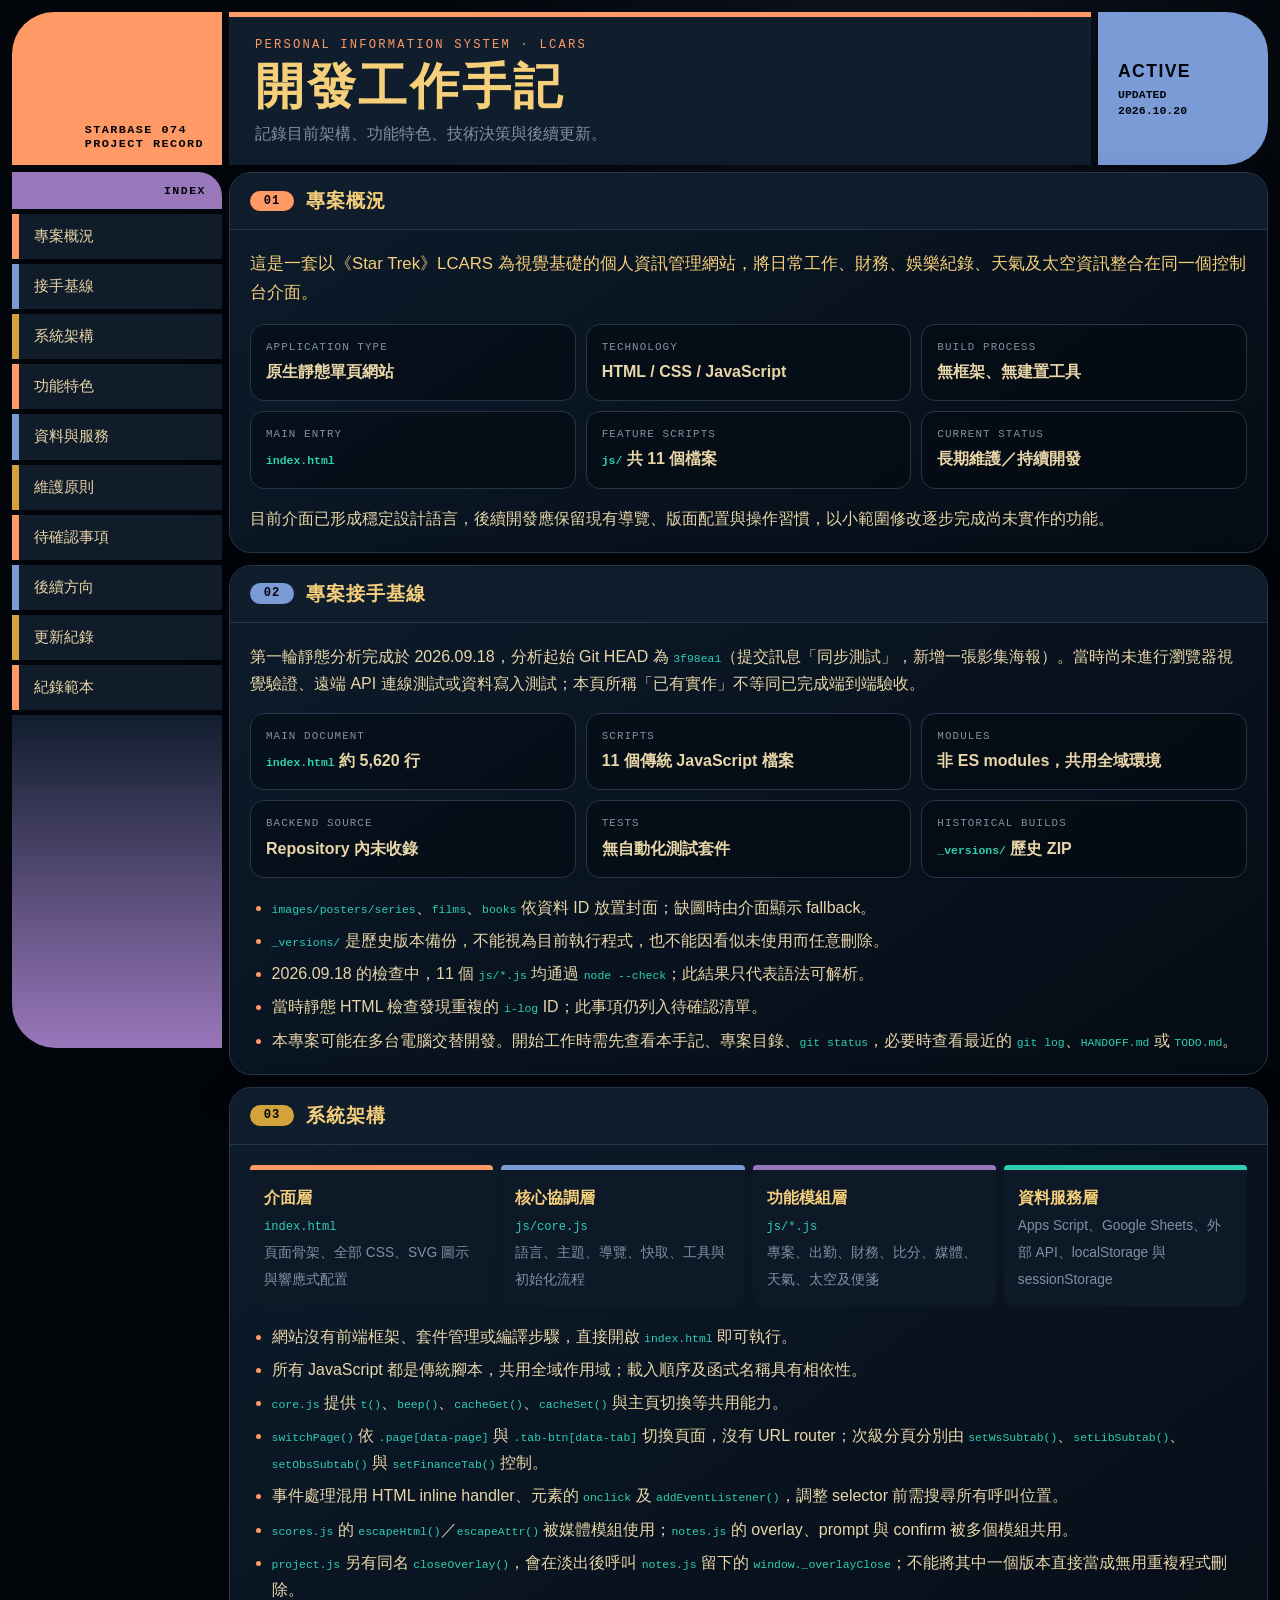
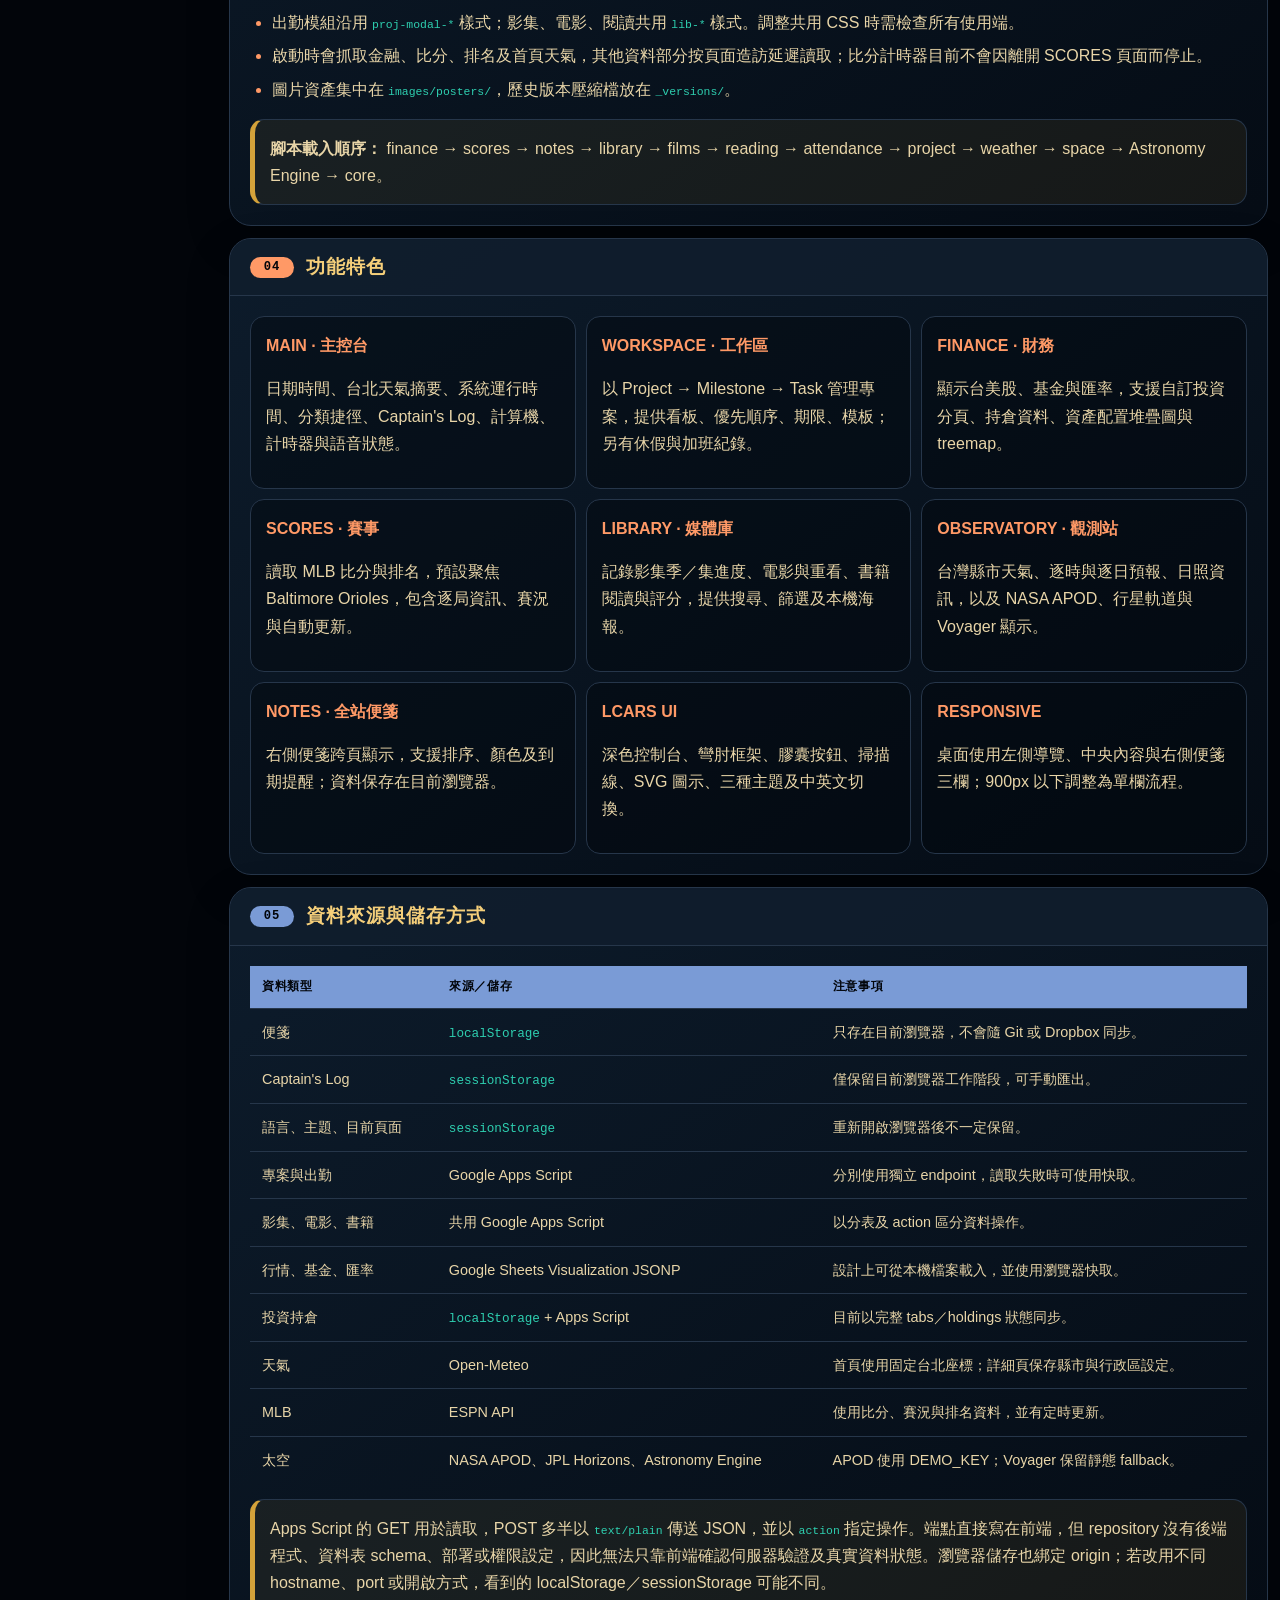
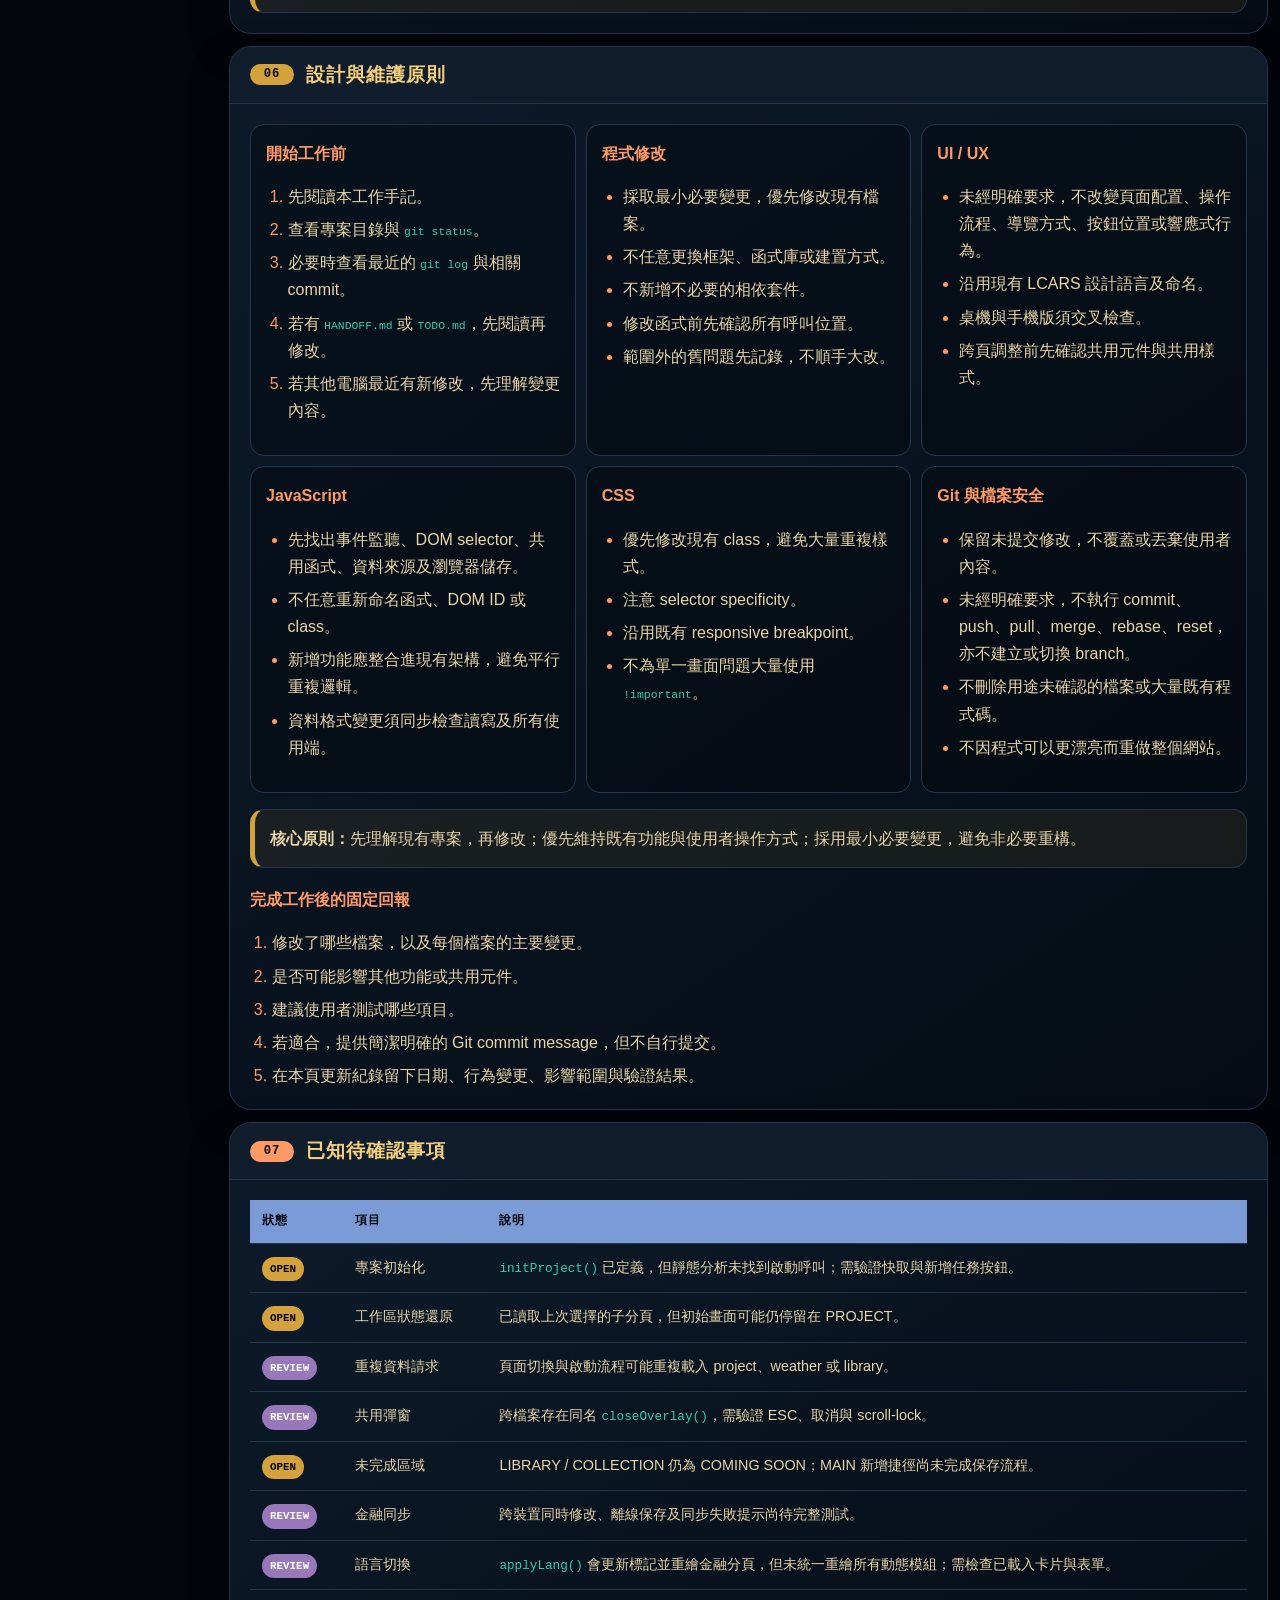
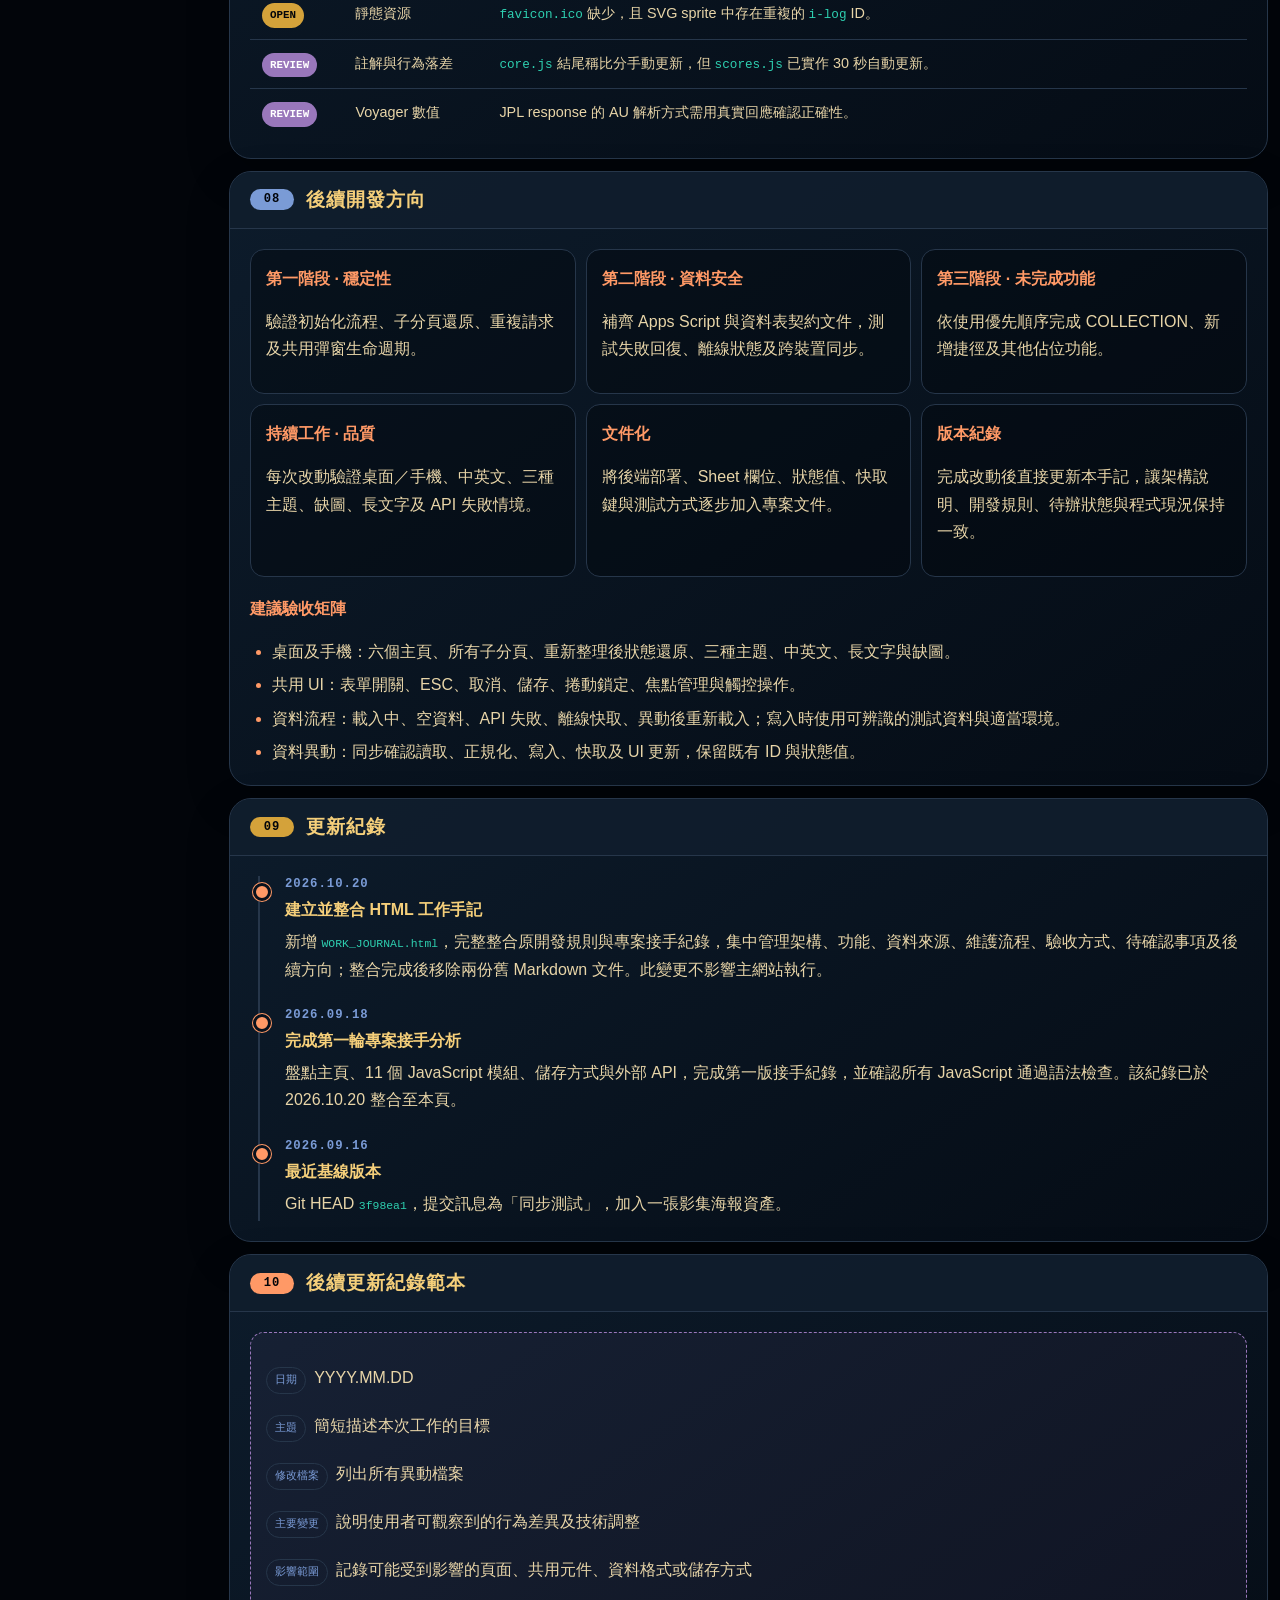
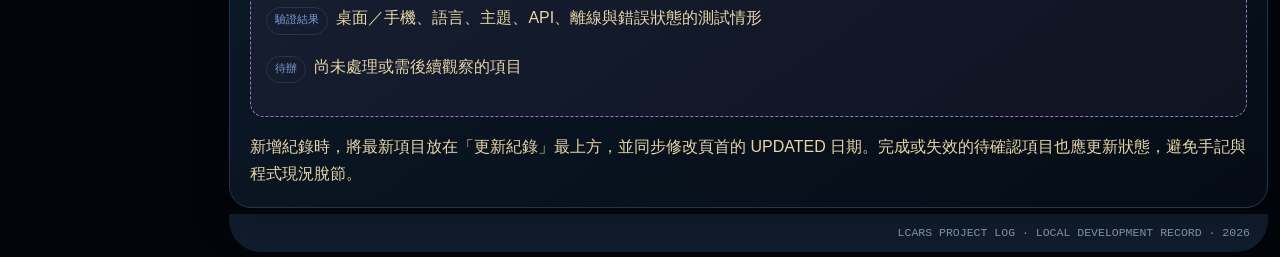
==== WORK_JOURNAL.html @ 6ae550af "1020.1004 工作手記統整" ====
<!DOCTYPE html>
<html lang="zh-Hant">
<head>
  <meta charset="UTF-8">
  <meta name="viewport" content="width=device-width, initial-scale=1.0">
  <meta name="description" content="LCARS 個人資訊管理網站的架構、功能與更新工作手記">
  <title>LCARS PROJECT LOG :: 工作手記</title>
  <style>
    :root {
      --bg: #02050a;
      --panel: #07111d;
      --frame: #101d2d;
      --text: #f5cf7a;
      --cream: #e8d5a8;
      --orange: #ff9966;
      --blue: #7a9bd6;
      --violet: #9977bb;
      --gold: #d4a23a;
      --rust: #cc6666;
      --teal: #2ecfb0;
      --dim: #8190a0;
      --line: #26364a;
      --radius: 22px;
    }

    * { box-sizing: border-box; }

    html {
      scroll-behavior: smooth;
      scroll-padding-top: 20px;
    }

    body {
      margin: 0;
      min-height: 100vh;
      background:
        radial-gradient(circle at 70% 0%, rgba(122, 155, 214, 0.09), transparent 30rem),
        var(--bg);
      color: var(--cream);
      font-family: "Segoe UI", "Microsoft JhengHei", "Noto Sans TC", sans-serif;
      line-height: 1.7;
    }

    body::before {
      content: "";
      position: fixed;
      inset: 0;
      pointer-events: none;
      z-index: 10;
      opacity: 0.35;
      background: repeating-linear-gradient(
        to bottom,
        transparent 0,
        transparent 3px,
        rgba(245, 207, 122, 0.025) 4px
      );
    }

    a { color: inherit; }

    .shell {
      width: min(1420px, 100%);
      margin: 0 auto;
      padding: 12px;
    }

    .masthead {
      display: grid;
      grid-template-columns: 210px minmax(0, 1fr) auto;
      min-height: 104px;
      gap: 7px;
      margin-bottom: 7px;
    }

    .masthead-elbow {
      display: flex;
      align-items: flex-end;
      justify-content: flex-end;
      padding: 14px 18px;
      border-radius: 42px 0 0 0;
      background: var(--orange);
      color: var(--bg);
      font: 800 0.74rem/1.2 Consolas, monospace;
      letter-spacing: 0.12em;
    }

    .masthead-main {
      display: flex;
      align-items: center;
      justify-content: space-between;
      gap: 24px;
      padding: 18px 26px;
      background: var(--frame);
      border-top: 5px solid var(--orange);
    }

    .eyebrow,
    .code,
    .meta,
    .section-number,
    .status,
    .tag,
    th {
      font-family: Consolas, "JetBrains Mono", monospace;
    }

    .eyebrow {
      margin-bottom: 5px;
      color: var(--orange);
      font-size: 0.76rem;
      letter-spacing: 0.18em;
    }

    h1 {
      margin: 0;
      color: var(--text);
      font-size: clamp(1.7rem, 3.8vw, 3.2rem);
      line-height: 1.05;
      letter-spacing: 0.055em;
    }

    .masthead-copy p {
      margin: 8px 0 0;
      color: var(--dim);
    }

    .masthead-cap {
      display: grid;
      align-content: center;
      min-width: 170px;
      padding: 14px 20px;
      border-radius: 0 42px 42px 0;
      background: var(--blue);
      color: var(--bg);
    }

    .masthead-cap strong {
      font-size: 1.1rem;
      letter-spacing: 0.08em;
    }

    .masthead-cap span {
      font: 700 0.72rem/1.4 Consolas, monospace;
    }

    .layout {
      display: grid;
      grid-template-columns: 210px minmax(0, 1fr);
      gap: 7px;
      align-items: start;
    }

    .sidebar {
      position: sticky;
      top: 12px;
      display: flex;
      flex-direction: column;
      gap: 5px;
      min-height: calc(100vh - 24px);
    }

    .side-label {
      padding: 13px 16px;
      border-radius: 0 24px 0 0;
      background: var(--violet);
      color: var(--bg);
      font: 800 0.72rem/1 Consolas, monospace;
      letter-spacing: 0.13em;
      text-align: right;
    }

    .nav-link {
      display: block;
      padding: 10px 15px;
      border-left: 7px solid var(--blue);
      background: #111c2b;
      color: var(--cream);
      text-decoration: none;
      font-size: 0.92rem;
      transition: background 140ms ease, color 140ms ease, transform 140ms ease;
    }

    .nav-link:nth-of-type(3n + 1) { border-color: var(--orange); }
    .nav-link:nth-of-type(3n + 2) { border-color: var(--blue); }
    .nav-link:nth-of-type(3n) { border-color: var(--gold); }

    .nav-link:hover,
    .nav-link:focus-visible {
      background: var(--cream);
      color: var(--bg);
      transform: translateX(3px);
      outline: none;
    }

    .side-footer {
      flex: 1;
      min-height: 70px;
      border-radius: 0 0 0 44px;
      background: linear-gradient(to bottom, var(--frame), var(--violet));
    }

    main {
      display: grid;
      gap: 12px;
      min-width: 0;
    }

    .panel {
      overflow: hidden;
      border: 1px solid var(--line);
      border-radius: var(--radius);
      background: linear-gradient(145deg, rgba(13, 28, 44, 0.98), rgba(5, 12, 21, 0.98));
      box-shadow: 0 16px 45px rgba(0, 0, 0, 0.2);
    }

    .panel-head {
      display: flex;
      align-items: center;
      gap: 12px;
      padding: 12px 20px;
      border-bottom: 1px solid var(--line);
      background: rgba(16, 29, 45, 0.9);
    }

    .section-number {
      min-width: 44px;
      color: var(--bg);
      border-radius: 999px;
      background: var(--orange);
      font-size: 0.76rem;
      font-weight: 800;
      letter-spacing: 0.08em;
      text-align: center;
    }

    .panel:nth-of-type(3n + 2) .section-number { background: var(--blue); }
    .panel:nth-of-type(3n) .section-number { background: var(--gold); }

    h2 {
      margin: 0;
      color: var(--text);
      font-size: 1.18rem;
      letter-spacing: 0.05em;
    }

    h3 {
      margin: 0 0 7px;
      color: var(--orange);
      font-size: 1rem;
    }

    .panel-body { padding: 20px; }
    .panel-body > :first-child { margin-top: 0; }
    .panel-body > :last-child { margin-bottom: 0; }

    .lead {
      color: var(--text);
      font-size: 1.05rem;
    }

    .meta-grid,
    .card-grid {
      display: grid;
      grid-template-columns: repeat(3, minmax(0, 1fr));
      gap: 10px;
    }

    .meta-card,
    .feature-card,
    .note-box {
      padding: 15px;
      border: 1px solid var(--line);
      border-radius: 14px;
      background: rgba(2, 5, 10, 0.42);
    }

    .meta-card span {
      display: block;
      margin-bottom: 4px;
      color: var(--dim);
      font: 0.68rem/1.3 Consolas, monospace;
      letter-spacing: 0.1em;
      text-transform: uppercase;
    }

    .meta-card strong { color: var(--cream); }

    .architecture {
      display: grid;
      grid-template-columns: repeat(4, minmax(0, 1fr));
      gap: 8px;
      margin: 16px 0;
    }

    .arch-node {
      position: relative;
      min-height: 116px;
      padding: 14px;
      border-top: 5px solid var(--orange);
      border-radius: 4px 4px 14px 14px;
      background: #0d1927;
    }

    .arch-node:nth-child(2) { border-color: var(--blue); }
    .arch-node:nth-child(3) { border-color: var(--violet); }
    .arch-node:nth-child(4) { border-color: var(--teal); }
    .arch-node strong { display: block; color: var(--text); }
    .arch-node span { color: var(--dim); font-size: 0.86rem; }

    .table-wrap { overflow-x: auto; }

    table {
      width: 100%;
      border-collapse: collapse;
      font-size: 0.9rem;
    }

    th,
    td {
      padding: 11px 12px;
      border-bottom: 1px solid var(--line);
      text-align: left;
      vertical-align: top;
    }

    th {
      color: var(--bg);
      background: var(--blue);
      font-size: 0.75rem;
      letter-spacing: 0.06em;
      white-space: nowrap;
    }

    tr:last-child td { border-bottom: 0; }
    tbody tr:hover { background: rgba(122, 155, 214, 0.07); }

    code,
    .code {
      color: var(--teal);
      font-size: 0.88em;
    }

    ul,
    ol { padding-left: 1.35rem; }
    li + li { margin-top: 6px; }
    li::marker { color: var(--orange); }

    .tag {
      display: inline-block;
      margin: 2px 4px 2px 0;
      padding: 3px 8px;
      border: 1px solid var(--line);
      border-radius: 999px;
      color: var(--blue);
      font-size: 0.7rem;
    }

    .status {
      display: inline-block;
      padding: 3px 8px;
      border-radius: 999px;
      color: var(--bg);
      background: var(--teal);
      font-size: 0.68rem;
      font-weight: 800;
    }

    .status.open { background: var(--gold); }
    .status.review { background: var(--violet); color: #fff; }

    .timeline {
      position: relative;
      margin-left: 8px;
      padding-left: 25px;
      border-left: 2px solid var(--line);
    }

    .log-entry {
      position: relative;
      margin-bottom: 20px;
      padding: 0 0 4px;
    }

    .log-entry:last-child { margin-bottom: 0; }

    .log-entry::before {
      content: "";
      position: absolute;
      left: -32px;
      top: 7px;
      width: 12px;
      height: 12px;
      border: 3px solid var(--panel);
      border-radius: 50%;
      background: var(--orange);
      box-shadow: 0 0 0 1px var(--orange);
    }

    .log-date {
      color: var(--blue);
      font: 700 0.77rem/1.4 Consolas, monospace;
      letter-spacing: 0.08em;
    }

    .log-title {
      margin: 3px 0 5px;
      color: var(--text);
      font-size: 1rem;
    }

    .log-entry p { margin: 0; color: var(--cream); }

    .warning {
      border-left: 5px solid var(--gold);
      background: rgba(212, 162, 58, 0.08);
    }

    .template {
      border: 1px dashed var(--violet);
      background: rgba(153, 119, 187, 0.07);
    }

    footer {
      margin: 6px 0 0 217px;
      padding: 10px 18px;
      border-radius: 0 0 32px 32px;
      background: var(--frame);
      color: var(--dim);
      font: 0.72rem/1.6 Consolas, monospace;
      text-align: right;
    }

    @media (max-width: 900px) {
      .masthead { grid-template-columns: 1fr; }
      .masthead-elbow { display: none; }
      .masthead-main { border-radius: 28px 28px 0 0; }
      .masthead-cap { border-radius: 0 0 28px 28px; }
      .layout { grid-template-columns: 1fr; }
      .sidebar {
        position: static;
        min-height: 0;
        display: grid;
        grid-template-columns: repeat(3, minmax(0, 1fr));
      }
      .side-label { grid-column: 1 / -1; border-radius: 20px 20px 0 0; }
      .side-footer { display: none; }
      .nav-link { border-left-width: 5px; }
      .architecture { grid-template-columns: repeat(2, minmax(0, 1fr)); }
      footer { margin-left: 0; }
    }

    @media (max-width: 640px) {
      .shell { padding: 7px; }
      .masthead-main { align-items: flex-start; padding: 17px; }
      .masthead-copy p { font-size: 0.86rem; }
      .sidebar { grid-template-columns: repeat(2, minmax(0, 1fr)); }
      .meta-grid,
      .card-grid,
      .architecture { grid-template-columns: 1fr; }
      .panel-body { padding: 16px; }
      .panel-head { padding: 11px 15px; }
    }

    @media print {
      :root {
        --bg: #fff;
        --panel: #fff;
        --frame: #e9edf2;
        --text: #222;
        --cream: #333;
        --dim: #555;
        --line: #bbb;
      }
      body { background: #fff; color: #222; font-size: 10pt; }
      body::before,
      .sidebar { display: none; }
      .shell { width: 100%; padding: 0; }
      .layout { display: block; }
      .masthead { grid-template-columns: 120px 1fr 150px; }
      .panel { break-inside: avoid; box-shadow: none; }
      .meta-card,
      .feature-card,
      .note-box,
      .arch-node { background: #fff; }
      footer { margin-left: 0; }
    }
  </style>
</head>
<body>
  <div class="shell">
    <header class="masthead">
      <div class="masthead-elbow">STARBASE 074<br>PROJECT RECORD</div>
      <div class="masthead-main">
        <div class="masthead-copy">
          <div class="eyebrow">PERSONAL INFORMATION SYSTEM · LCARS</div>
          <h1>開發工作手記</h1>
          <p>記錄目前架構、功能特色、技術決策與後續更新。</p>
        </div>
      </div>
      <div class="masthead-cap">
        <strong>ACTIVE</strong>
        <span>UPDATED<br>2026.10.20</span>
      </div>
    </header>

    <div class="layout">
      <nav class="sidebar" aria-label="工作手記目錄">
        <div class="side-label">INDEX</div>
        <a class="nav-link" href="#overview">專案概況</a>
        <a class="nav-link" href="#baseline">接手基線</a>
        <a class="nav-link" href="#architecture">系統架構</a>
        <a class="nav-link" href="#features">功能特色</a>
        <a class="nav-link" href="#data">資料與服務</a>
        <a class="nav-link" href="#principles">維護原則</a>
        <a class="nav-link" href="#attention">待確認事項</a>
        <a class="nav-link" href="#roadmap">後續方向</a>
        <a class="nav-link" href="#changelog">更新紀錄</a>
        <a class="nav-link" href="#template">紀錄範本</a>
        <div class="side-footer"></div>
      </nav>

      <main>
        <section class="panel" id="overview">
          <div class="panel-head">
            <span class="section-number">01</span>
            <h2>專案概況</h2>
          </div>
          <div class="panel-body">
            <p class="lead">這是一套以《Star Trek》LCARS 為視覺基礎的個人資訊管理網站，將日常工作、財務、娛樂紀錄、天氣及太空資訊整合在同一個控制台介面。</p>
            <div class="meta-grid">
              <div class="meta-card"><span>Application Type</span><strong>原生靜態單頁網站</strong></div>
              <div class="meta-card"><span>Technology</span><strong>HTML / CSS / JavaScript</strong></div>
              <div class="meta-card"><span>Build Process</span><strong>無框架、無建置工具</strong></div>
              <div class="meta-card"><span>Main Entry</span><strong><code>index.html</code></strong></div>
              <div class="meta-card"><span>Feature Scripts</span><strong><code>js/</code> 共 11 個檔案</strong></div>
              <div class="meta-card"><span>Current Status</span><strong>長期維護／持續開發</strong></div>
            </div>
            <p>目前介面已形成穩定設計語言，後續開發應保留現有導覽、版面配置與操作習慣，以小範圍修改逐步完成尚未實作的功能。</p>
          </div>
        </section>

        <section class="panel" id="baseline">
          <div class="panel-head">
            <span class="section-number">02</span>
            <h2>專案接手基線</h2>
          </div>
          <div class="panel-body">
            <p>第一輪靜態分析完成於 2026.09.18，分析起始 Git HEAD 為 <code>3f98ea1</code>（提交訊息「同步測試」，新增一張影集海報）。當時尚未進行瀏覽器視覺驗證、遠端 API 連線測試或資料寫入測試；本頁所稱「已有實作」不等同已完成端到端驗收。</p>
            <div class="meta-grid">
              <div class="meta-card"><span>Main Document</span><strong><code>index.html</code> 約 5,620 行</strong></div>
              <div class="meta-card"><span>Scripts</span><strong>11 個傳統 JavaScript 檔案</strong></div>
              <div class="meta-card"><span>Modules</span><strong>非 ES modules，共用全域環境</strong></div>
              <div class="meta-card"><span>Backend Source</span><strong>Repository 內未收錄</strong></div>
              <div class="meta-card"><span>Tests</span><strong>無自動化測試套件</strong></div>
              <div class="meta-card"><span>Historical Builds</span><strong><code>_versions/</code> 歷史 ZIP</strong></div>
            </div>
            <ul>
              <li><code>images/posters/series</code>、<code>films</code>、<code>books</code> 依資料 ID 放置封面；缺圖時由介面顯示 fallback。</li>
              <li><code>_versions/</code> 是歷史版本備份，不能視為目前執行程式，也不能因看似未使用而任意刪除。</li>
              <li>2026.09.18 的檢查中，11 個 <code>js/*.js</code> 均通過 <code>node --check</code>；此結果只代表語法可解析。</li>
              <li>當時靜態 HTML 檢查發現重複的 <code>i-log</code> ID；此事項仍列入待確認清單。</li>
              <li>本專案可能在多台電腦交替開發。開始工作時需先查看本手記、專案目錄、<code>git status</code>，必要時查看最近的 <code>git log</code>、<code>HANDOFF.md</code> 或 <code>TODO.md</code>。</li>
            </ul>
          </div>
        </section>

        <section class="panel" id="architecture">
          <div class="panel-head">
            <span class="section-number">03</span>
            <h2>系統架構</h2>
          </div>
          <div class="panel-body">
            <div class="architecture" aria-label="系統架構圖">
              <div class="arch-node"><strong>介面層</strong><span><code>index.html</code><br>頁面骨架、全部 CSS、SVG 圖示與響應式配置</span></div>
              <div class="arch-node"><strong>核心協調層</strong><span><code>js/core.js</code><br>語言、主題、導覽、快取、工具與初始化流程</span></div>
              <div class="arch-node"><strong>功能模組層</strong><span><code>js/*.js</code><br>專案、出勤、財務、比分、媒體、天氣、太空及便箋</span></div>
              <div class="arch-node"><strong>資料服務層</strong><span>Apps Script、Google Sheets、外部 API、localStorage 與 sessionStorage</span></div>
            </div>
            <ul>
              <li>網站沒有前端框架、套件管理或編譯步驟，直接開啟 <code>index.html</code> 即可執行。</li>
              <li>所有 JavaScript 都是傳統腳本，共用全域作用域；載入順序及函式名稱具有相依性。</li>
              <li><code>core.js</code> 提供 <code>t()</code>、<code>beep()</code>、<code>cacheGet()</code>、<code>cacheSet()</code> 與主頁切換等共用能力。</li>
              <li><code>switchPage()</code> 依 <code>.page[data-page]</code> 與 <code>.tab-btn[data-tab]</code> 切換頁面，沒有 URL router；次級分頁分別由 <code>setWsSubtab()</code>、<code>setLibSubtab()</code>、<code>setObsSubtab()</code> 與 <code>setFinanceTab()</code> 控制。</li>
              <li>事件處理混用 HTML inline handler、元素的 <code>onclick</code> 及 <code>addEventListener()</code>，調整 selector 前需搜尋所有呼叫位置。</li>
              <li><code>scores.js</code> 的 <code>escapeHtml()</code>／<code>escapeAttr()</code> 被媒體模組使用；<code>notes.js</code> 的 overlay、prompt 與 confirm 被多個模組共用。</li>
              <li><code>project.js</code> 另有同名 <code>closeOverlay()</code>，會在淡出後呼叫 <code>notes.js</code> 留下的 <code>window._overlayClose</code>；不能將其中一個版本直接當成無用重複程式刪除。</li>
              <li>出勤模組沿用 <code>proj-modal-*</code> 樣式；影集、電影、閱讀共用 <code>lib-*</code> 樣式。調整共用 CSS 時需檢查所有使用端。</li>
              <li>啟動時會抓取金融、比分、排名及首頁天氣，其他資料部分按頁面造訪延遲讀取；比分計時器目前不會因離開 SCORES 頁面而停止。</li>
              <li>圖片資產集中在 <code>images/posters/</code>，歷史版本壓縮檔放在 <code>_versions/</code>。</li>
            </ul>
            <div class="note-box warning"><strong>腳本載入順序：</strong> finance → scores → notes → library → films → reading → attendance → project → weather → space → Astronomy Engine → core。</div>
          </div>
        </section>

        <section class="panel" id="features">
          <div class="panel-head">
            <span class="section-number">04</span>
            <h2>功能特色</h2>
          </div>
          <div class="panel-body">
            <div class="card-grid">
              <article class="feature-card"><h3>MAIN · 主控台</h3><p>日期時間、台北天氣摘要、系統運行時間、分類捷徑、Captain's Log、計算機、計時器與語音狀態。</p></article>
              <article class="feature-card"><h3>WORKSPACE · 工作區</h3><p>以 Project → Milestone → Task 管理專案，提供看板、優先順序、期限、模板；另有休假與加班紀錄。</p></article>
              <article class="feature-card"><h3>FINANCE · 財務</h3><p>顯示台美股、基金與匯率，支援自訂投資分頁、持倉資料、資產配置堆疊圖與 treemap。</p></article>
              <article class="feature-card"><h3>SCORES · 賽事</h3><p>讀取 MLB 比分與排名，預設聚焦 Baltimore Orioles，包含逐局資訊、賽況與自動更新。</p></article>
              <article class="feature-card"><h3>LIBRARY · 媒體庫</h3><p>記錄影集季／集進度、電影與重看、書籍閱讀與評分，提供搜尋、篩選及本機海報。</p></article>
              <article class="feature-card"><h3>OBSERVATORY · 觀測站</h3><p>台灣縣市天氣、逐時與逐日預報、日照資訊，以及 NASA APOD、行星軌道與 Voyager 顯示。</p></article>
              <article class="feature-card"><h3>NOTES · 全站便箋</h3><p>右側便箋跨頁顯示，支援排序、顏色及到期提醒；資料保存在目前瀏覽器。</p></article>
              <article class="feature-card"><h3>LCARS UI</h3><p>深色控制台、彎肘框架、膠囊按鈕、掃描線、SVG 圖示、三種主題及中英文切換。</p></article>
              <article class="feature-card"><h3>RESPONSIVE</h3><p>桌面使用左側導覽、中央內容與右側便箋三欄；900px 以下調整為單欄流程。</p></article>
            </div>
          </div>
        </section>

        <section class="panel" id="data">
          <div class="panel-head">
            <span class="section-number">05</span>
            <h2>資料來源與儲存方式</h2>
          </div>
          <div class="panel-body table-wrap">
            <table>
              <thead><tr><th>資料類型</th><th>來源／儲存</th><th>注意事項</th></tr></thead>
              <tbody>
                <tr><td>便箋</td><td><code>localStorage</code></td><td>只存在目前瀏覽器，不會隨 Git 或 Dropbox 同步。</td></tr>
                <tr><td>Captain's Log</td><td><code>sessionStorage</code></td><td>僅保留目前瀏覽器工作階段，可手動匯出。</td></tr>
                <tr><td>語言、主題、目前頁面</td><td><code>sessionStorage</code></td><td>重新開啟瀏覽器後不一定保留。</td></tr>
                <tr><td>專案與出勤</td><td>Google Apps Script</td><td>分別使用獨立 endpoint，讀取失敗時可使用快取。</td></tr>
                <tr><td>影集、電影、書籍</td><td>共用 Google Apps Script</td><td>以分表及 action 區分資料操作。</td></tr>
                <tr><td>行情、基金、匯率</td><td>Google Sheets Visualization JSONP</td><td>設計上可從本機檔案載入，並使用瀏覽器快取。</td></tr>
                <tr><td>投資持倉</td><td><code>localStorage</code> + Apps Script</td><td>目前以完整 tabs／holdings 狀態同步。</td></tr>
                <tr><td>天氣</td><td>Open-Meteo</td><td>首頁使用固定台北座標；詳細頁保存縣市與行政區設定。</td></tr>
                <tr><td>MLB</td><td>ESPN API</td><td>使用比分、賽況與排名資料，並有定時更新。</td></tr>
                <tr><td>太空</td><td>NASA APOD、JPL Horizons、Astronomy Engine</td><td>APOD 使用 DEMO_KEY；Voyager 保留靜態 fallback。</td></tr>
              </tbody>
            </table>
            <div class="note-box warning" style="margin-top:16px">
              Apps Script 的 GET 用於讀取，POST 多半以 <code>text/plain</code> 傳送 JSON，並以 <code>action</code> 指定操作。端點直接寫在前端，但 repository 沒有後端程式、資料表 schema、部署或權限設定，因此無法只靠前端確認伺服器驗證及真實資料狀態。瀏覽器儲存也綁定 origin；若改用不同 hostname、port 或開啟方式，看到的 localStorage／sessionStorage 可能不同。
            </div>
          </div>
        </section>

        <section class="panel" id="principles">
          <div class="panel-head">
            <span class="section-number">06</span>
            <h2>設計與維護原則</h2>
          </div>
          <div class="panel-body">
            <div class="card-grid">
              <article class="feature-card">
                <h3>開始工作前</h3>
                <ol>
                  <li>先閱讀本工作手記。</li>
                  <li>查看專案目錄與 <code>git status</code>。</li>
                  <li>必要時查看最近的 <code>git log</code> 與相關 commit。</li>
                  <li>若有 <code>HANDOFF.md</code> 或 <code>TODO.md</code>，先閱讀再修改。</li>
                  <li>若其他電腦最近有新修改，先理解變更內容。</li>
                </ol>
              </article>
              <article class="feature-card">
                <h3>程式修改</h3>
                <ul>
                  <li>採取最小必要變更，優先修改現有檔案。</li>
                  <li>不任意更換框架、函式庫或建置方式。</li>
                  <li>不新增不必要的相依套件。</li>
                  <li>修改函式前先確認所有呼叫位置。</li>
                  <li>範圍外的舊問題先記錄，不順手大改。</li>
                </ul>
              </article>
              <article class="feature-card">
                <h3>UI / UX</h3>
                <ul>
                  <li>未經明確要求，不改變頁面配置、操作流程、導覽方式、按鈕位置或響應式行為。</li>
                  <li>沿用現有 LCARS 設計語言及命名。</li>
                  <li>桌機與手機版須交叉檢查。</li>
                  <li>跨頁調整前先確認共用元件與共用樣式。</li>
                </ul>
              </article>
              <article class="feature-card">
                <h3>JavaScript</h3>
                <ul>
                  <li>先找出事件監聽、DOM selector、共用函式、資料來源及瀏覽器儲存。</li>
                  <li>不任意重新命名函式、DOM ID 或 class。</li>
                  <li>新增功能應整合進現有架構，避免平行重複邏輯。</li>
                  <li>資料格式變更須同步檢查讀寫及所有使用端。</li>
                </ul>
              </article>
              <article class="feature-card">
                <h3>CSS</h3>
                <ul>
                  <li>優先修改現有 class，避免大量重複樣式。</li>
                  <li>注意 selector specificity。</li>
                  <li>沿用既有 responsive breakpoint。</li>
                  <li>不為單一畫面問題大量使用 <code>!important</code>。</li>
                </ul>
              </article>
              <article class="feature-card">
                <h3>Git 與檔案安全</h3>
                <ul>
                  <li>保留未提交修改，不覆蓋或丟棄使用者內容。</li>
                  <li>未經明確要求，不執行 commit、push、pull、merge、rebase、reset，亦不建立或切換 branch。</li>
                  <li>不刪除用途未確認的檔案或大量既有程式碼。</li>
                  <li>不因程式可以更漂亮而重做整個網站。</li>
                </ul>
              </article>
            </div>
            <div class="note-box warning" style="margin-top:16px"><strong>核心原則：</strong>先理解現有專案，再修改；優先維持既有功能與使用者操作方式；採用最小必要變更，避免非必要重構。</div>
            <h3 style="margin-top:18px">完成工作後的固定回報</h3>
            <ol>
              <li>修改了哪些檔案，以及每個檔案的主要變更。</li>
              <li>是否可能影響其他功能或共用元件。</li>
              <li>建議使用者測試哪些項目。</li>
              <li>若適合，提供簡潔明確的 Git commit message，但不自行提交。</li>
              <li>在本頁更新紀錄留下日期、行為變更、影響範圍與驗證結果。</li>
            </ol>
          </div>
        </section>

        <section class="panel" id="attention">
          <div class="panel-head">
            <span class="section-number">07</span>
            <h2>已知待確認事項</h2>
          </div>
          <div class="panel-body table-wrap">
            <table>
              <thead><tr><th>狀態</th><th>項目</th><th>說明</th></tr></thead>
              <tbody>
                <tr><td><span class="status open">OPEN</span></td><td>專案初始化</td><td><code>initProject()</code> 已定義，但靜態分析未找到啟動呼叫；需驗證快取與新增任務按鈕。</td></tr>
                <tr><td><span class="status open">OPEN</span></td><td>工作區狀態還原</td><td>已讀取上次選擇的子分頁，但初始畫面可能仍停留在 PROJECT。</td></tr>
                <tr><td><span class="status review">REVIEW</span></td><td>重複資料請求</td><td>頁面切換與啟動流程可能重複載入 project、weather 或 library。</td></tr>
                <tr><td><span class="status review">REVIEW</span></td><td>共用彈窗</td><td>跨檔案存在同名 <code>closeOverlay()</code>，需驗證 ESC、取消與 scroll-lock。</td></tr>
                <tr><td><span class="status open">OPEN</span></td><td>未完成區域</td><td>LIBRARY / COLLECTION 仍為 COMING SOON；MAIN 新增捷徑尚未完成保存流程。</td></tr>
                <tr><td><span class="status review">REVIEW</span></td><td>金融同步</td><td>跨裝置同時修改、離線保存及同步失敗提示尚待完整測試。</td></tr>
                <tr><td><span class="status review">REVIEW</span></td><td>語言切換</td><td><code>applyLang()</code> 會更新標記並重繪金融分頁，但未統一重繪所有動態模組；需檢查已載入卡片與表單。</td></tr>
                <tr><td><span class="status open">OPEN</span></td><td>靜態資源</td><td><code>favicon.ico</code> 缺少，且 SVG sprite 中存在重複的 <code>i-log</code> ID。</td></tr>
                <tr><td><span class="status review">REVIEW</span></td><td>註解與行為落差</td><td><code>core.js</code> 結尾稱比分手動更新，但 <code>scores.js</code> 已實作 30 秒自動更新。</td></tr>
                <tr><td><span class="status review">REVIEW</span></td><td>Voyager 數值</td><td>JPL response 的 AU 解析方式需用真實回應確認正確性。</td></tr>
              </tbody>
            </table>
          </div>
        </section>

        <section class="panel" id="roadmap">
          <div class="panel-head">
            <span class="section-number">08</span>
            <h2>後續開發方向</h2>
          </div>
          <div class="panel-body">
            <div class="card-grid">
              <div class="feature-card"><h3>第一階段 · 穩定性</h3><p>驗證初始化流程、子分頁還原、重複請求及共用彈窗生命週期。</p></div>
              <div class="feature-card"><h3>第二階段 · 資料安全</h3><p>補齊 Apps Script 與資料表契約文件，測試失敗回復、離線狀態及跨裝置同步。</p></div>
              <div class="feature-card"><h3>第三階段 · 未完成功能</h3><p>依使用優先順序完成 COLLECTION、新增捷徑及其他佔位功能。</p></div>
              <div class="feature-card"><h3>持續工作 · 品質</h3><p>每次改動驗證桌面／手機、中英文、三種主題、缺圖、長文字及 API 失敗情境。</p></div>
              <div class="feature-card"><h3>文件化</h3><p>將後端部署、Sheet 欄位、狀態值、快取鍵與測試方式逐步加入專案文件。</p></div>
              <div class="feature-card"><h3>版本紀錄</h3><p>完成改動後直接更新本手記，讓架構說明、開發規則、待辦狀態與程式現況保持一致。</p></div>
            </div>
            <h3 style="margin-top:18px">建議驗收矩陣</h3>
            <ul>
              <li>桌面及手機：六個主頁、所有子分頁、重新整理後狀態還原、三種主題、中英文、長文字與缺圖。</li>
              <li>共用 UI：表單開關、ESC、取消、儲存、捲動鎖定、焦點管理與觸控操作。</li>
              <li>資料流程：載入中、空資料、API 失敗、離線快取、異動後重新載入；寫入時使用可辨識的測試資料與適當環境。</li>
              <li>資料異動：同步確認讀取、正規化、寫入、快取及 UI 更新，保留既有 ID 與狀態值。</li>
            </ul>
          </div>
        </section>

        <section class="panel" id="changelog">
          <div class="panel-head">
            <span class="section-number">09</span>
            <h2>更新紀錄</h2>
          </div>
          <div class="panel-body">
            <div class="timeline">
              <article class="log-entry">
                <div class="log-date">2026.10.20</div>
                <h3 class="log-title">建立並整合 HTML 工作手記</h3>
                <p>新增 <code>WORK_JOURNAL.html</code>，完整整合原開發規則與專案接手紀錄，集中管理架構、功能、資料來源、維護流程、驗收方式、待確認事項及後續方向；整合完成後移除兩份舊 Markdown 文件。此變更不影響主網站執行。</p>
              </article>
              <article class="log-entry">
                <div class="log-date">2026.09.18</div>
                <h3 class="log-title">完成第一輪專案接手分析</h3>
                <p>盤點主頁、11 個 JavaScript 模組、儲存方式與外部 API，完成第一版接手紀錄，並確認所有 JavaScript 通過語法檢查。該紀錄已於 2026.10.20 整合至本頁。</p>
              </article>
              <article class="log-entry">
                <div class="log-date">2026.09.16</div>
                <h3 class="log-title">最近基線版本</h3>
                <p>Git HEAD <code>3f98ea1</code>，提交訊息為「同步測試」，加入一張影集海報資產。</p>
              </article>
            </div>
          </div>
        </section>

        <section class="panel" id="template">
          <div class="panel-head">
            <span class="section-number">10</span>
            <h2>後續更新紀錄範本</h2>
          </div>
          <div class="panel-body">
            <div class="note-box template">
              <p><span class="tag">日期</span> YYYY.MM.DD</p>
              <p><span class="tag">主題</span> 簡短描述本次工作的目標</p>
              <p><span class="tag">修改檔案</span> 列出所有異動檔案</p>
              <p><span class="tag">主要變更</span> 說明使用者可觀察到的行為差異及技術調整</p>
              <p><span class="tag">影響範圍</span> 記錄可能受到影響的頁面、共用元件、資料格式或儲存方式</p>
              <p><span class="tag">驗證結果</span> 桌面／手機、語言、主題、API、離線與錯誤狀態的測試情形</p>
              <p><span class="tag">待辦</span> 尚未處理或需後續觀察的項目</p>
            </div>
            <p>新增紀錄時，將最新項目放在「更新紀錄」最上方，並同步修改頁首的 UPDATED 日期。完成或失效的待確認項目也應更新狀態，避免手記與程式現況脫節。</p>
          </div>
        </section>
      </main>
    </div>

    <footer>LCARS PROJECT LOG · LOCAL DEVELOPMENT RECORD · 2026</footer>
  </div>
</body>
</html>
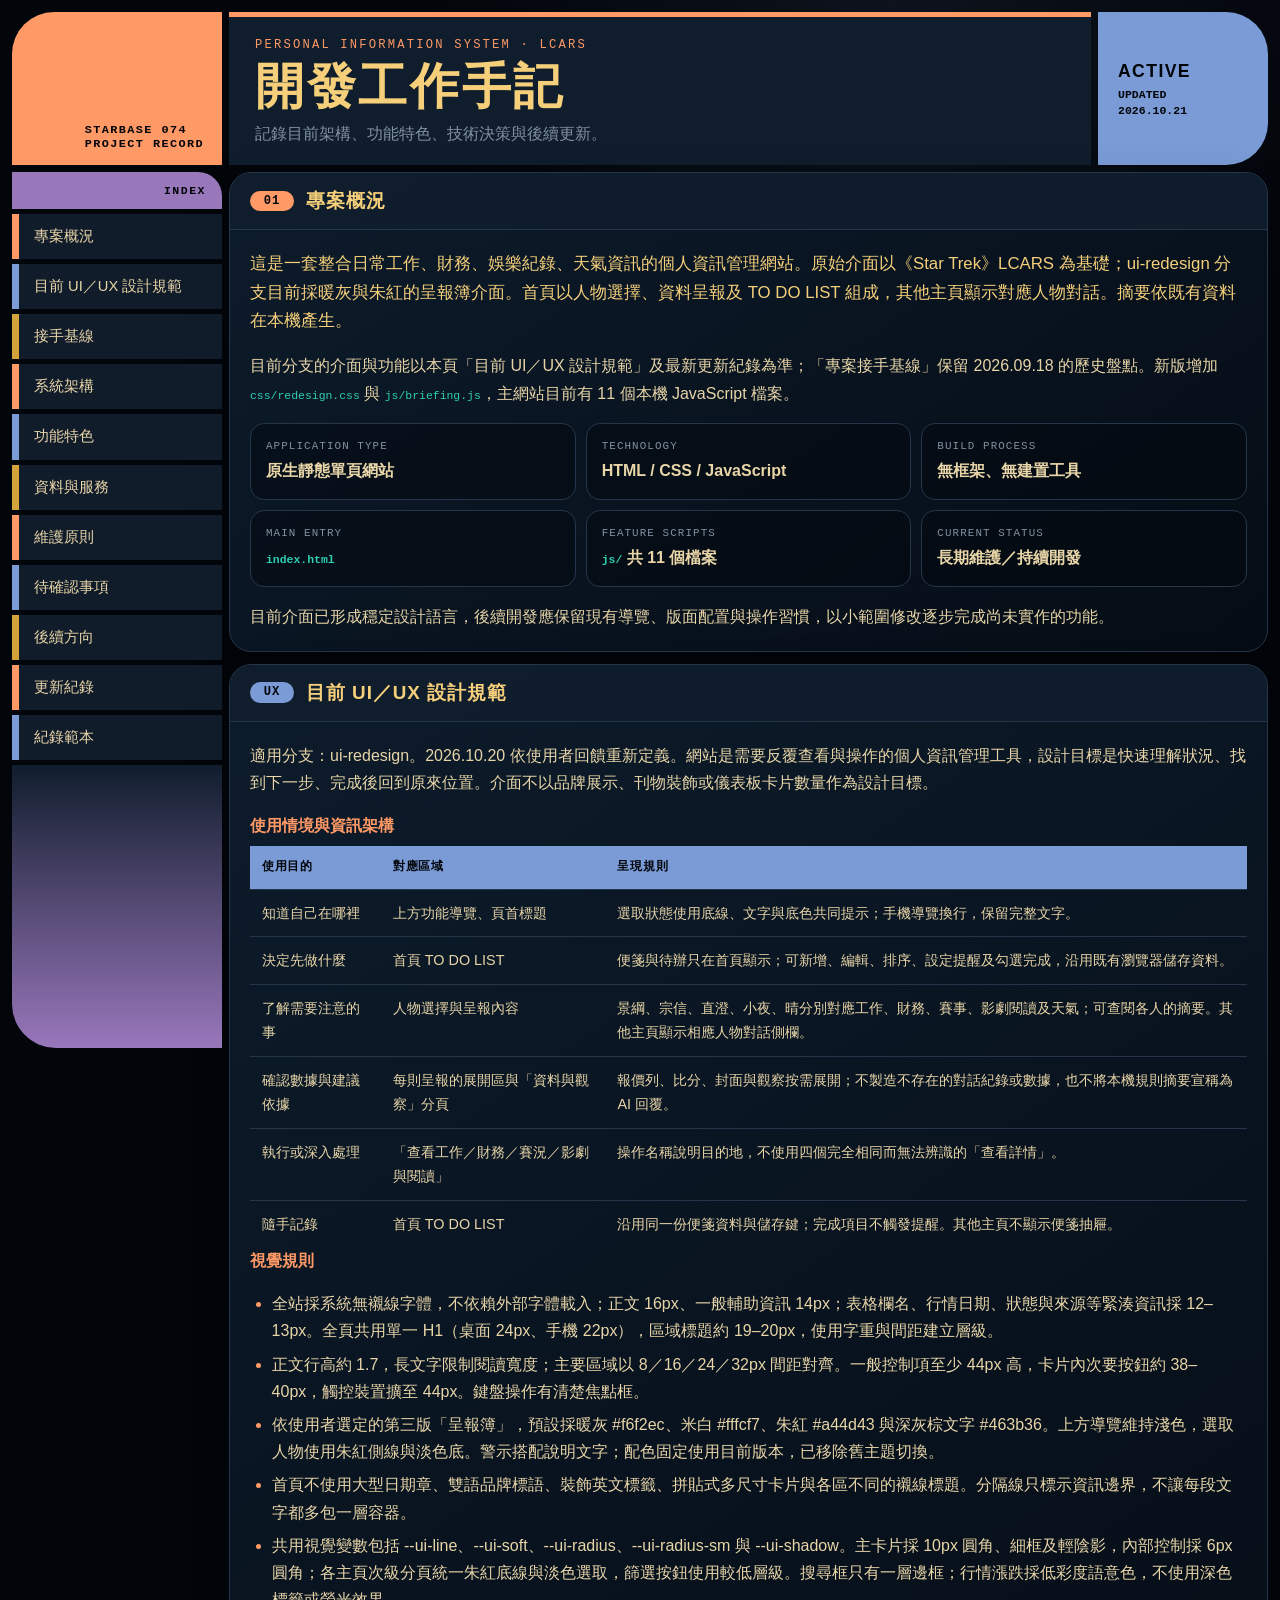
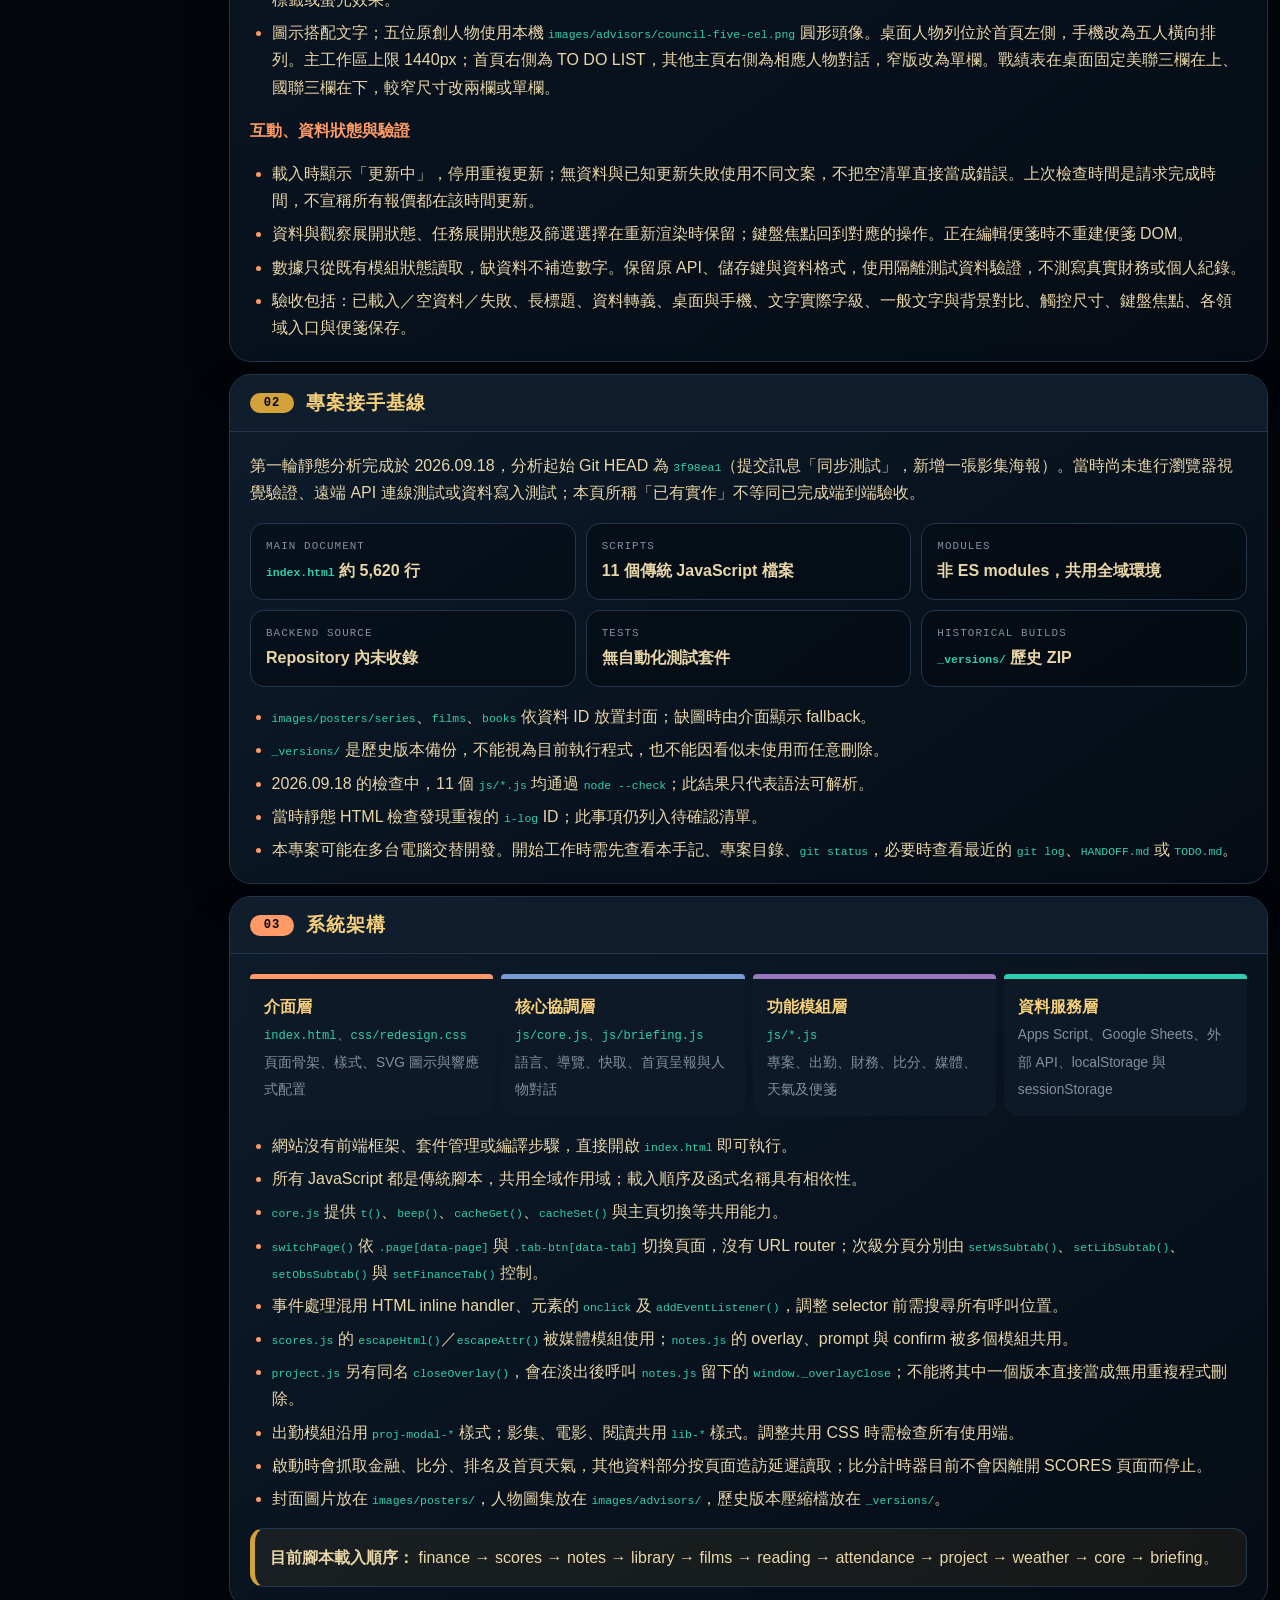
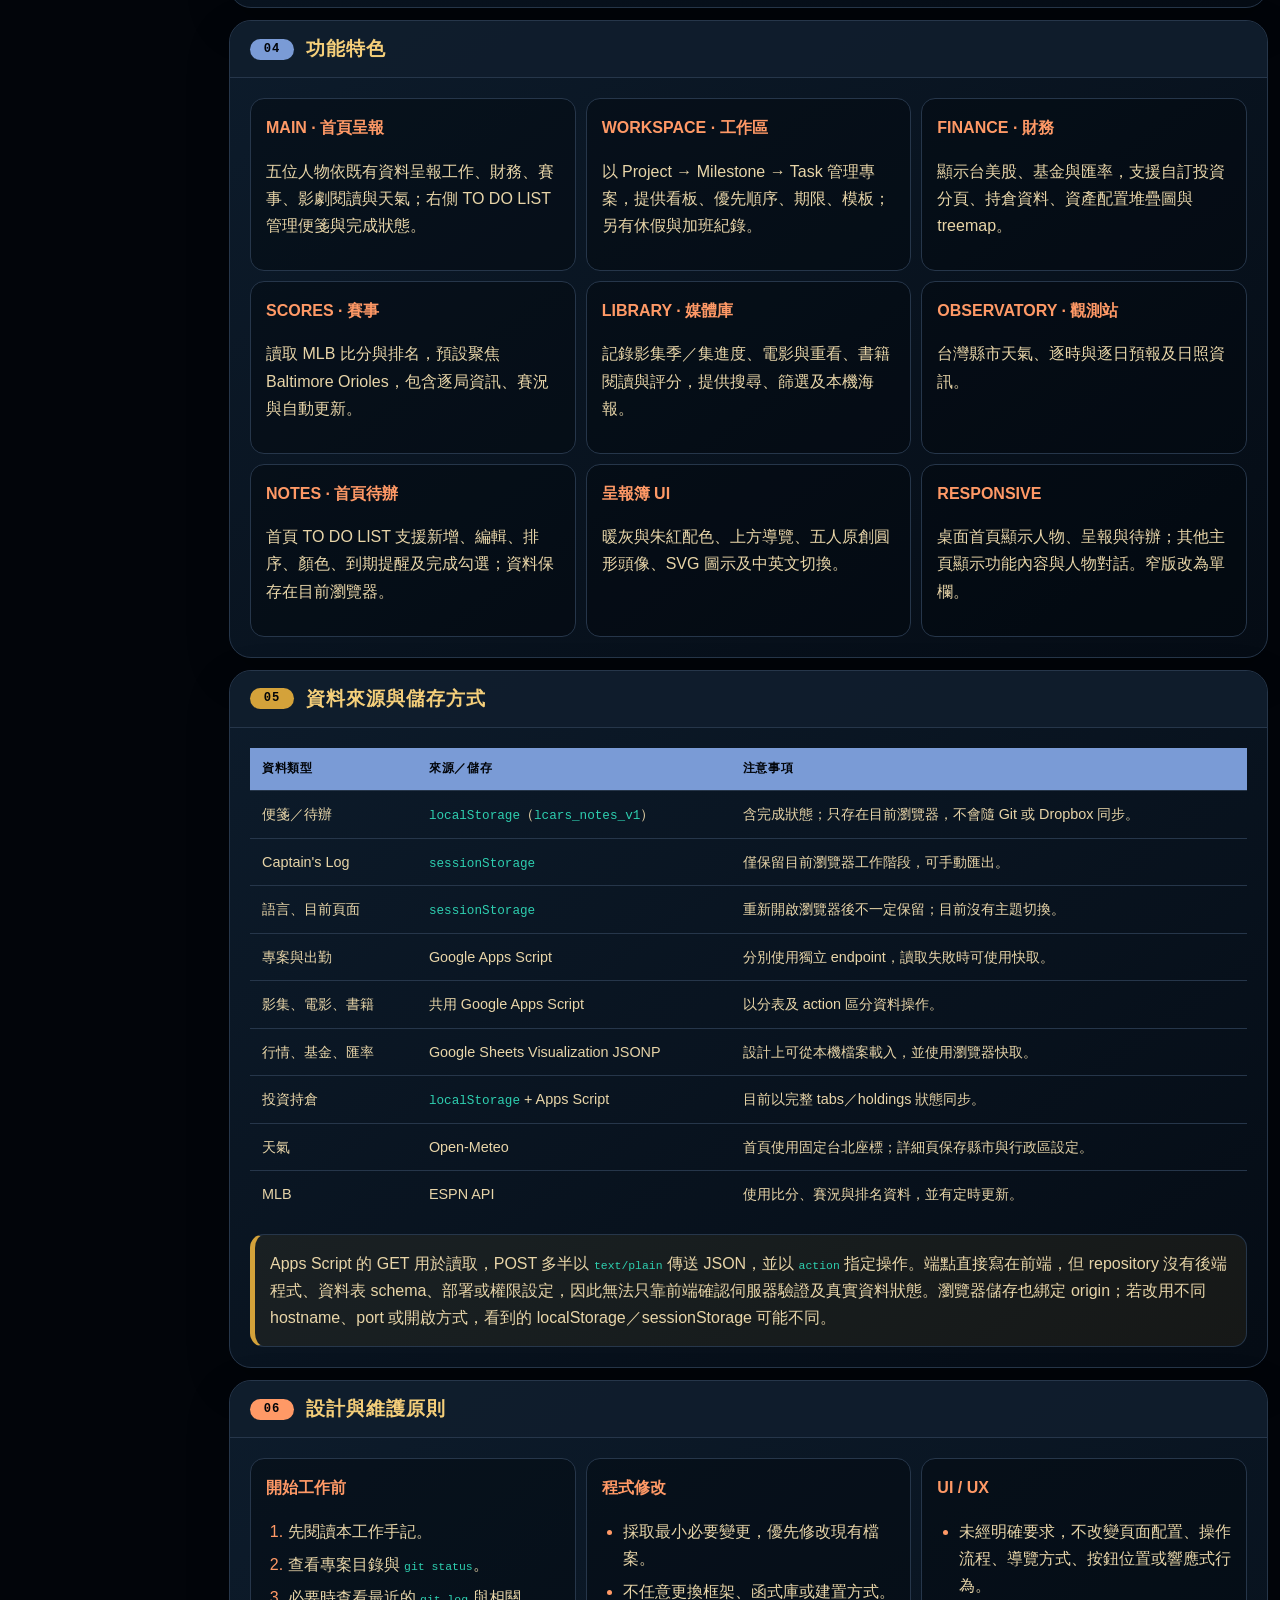
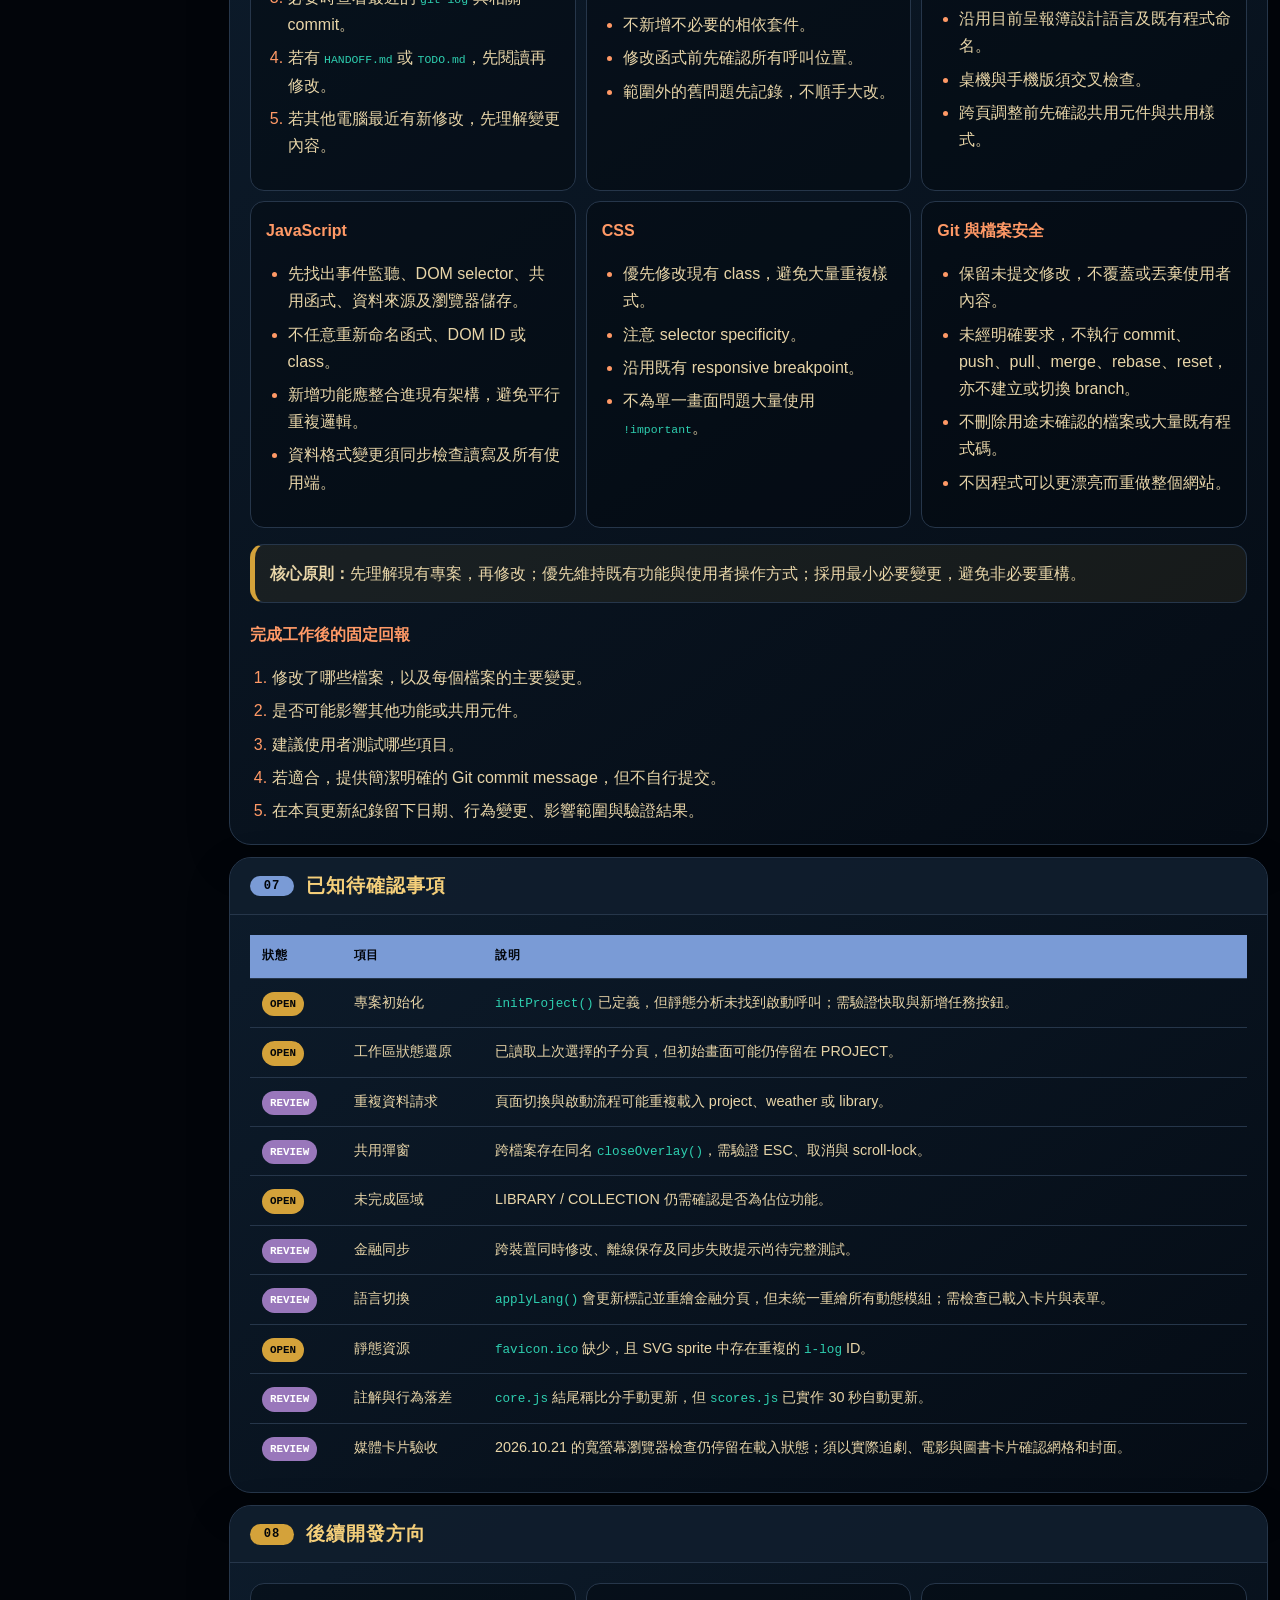
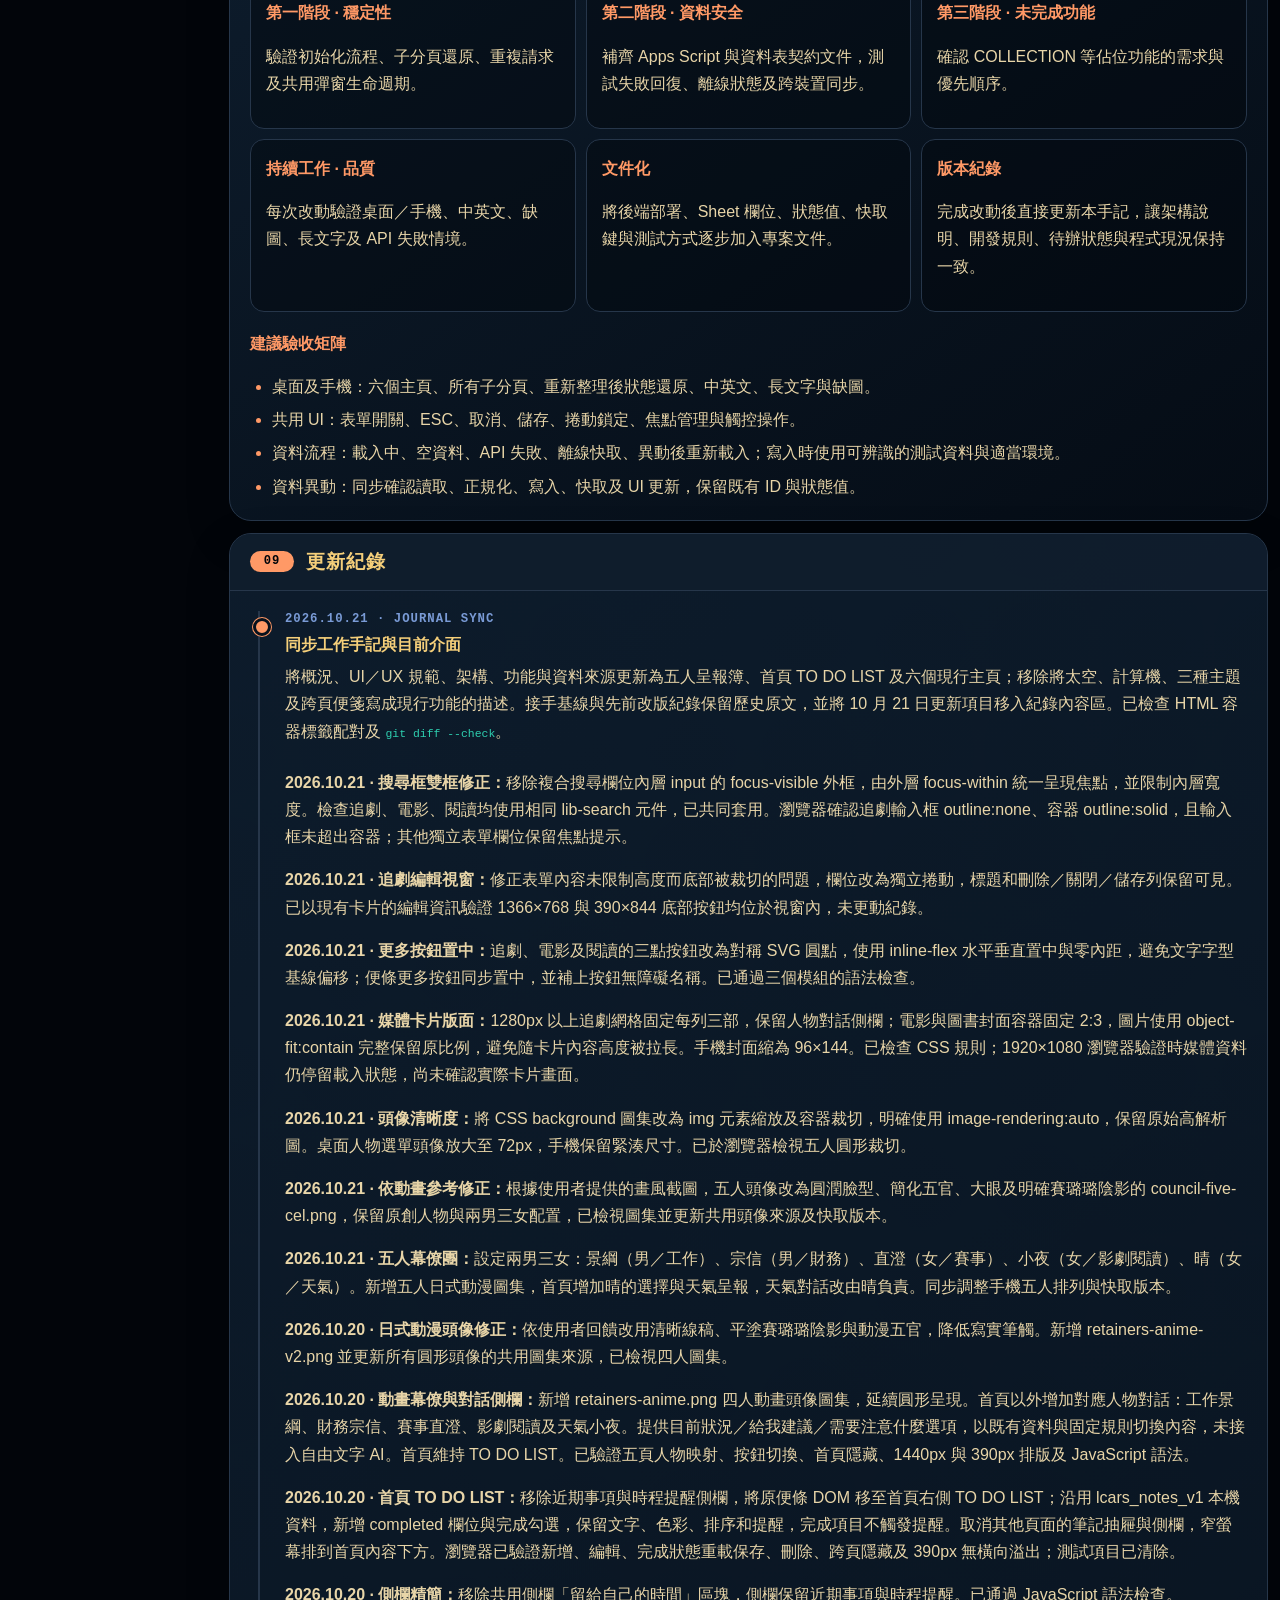
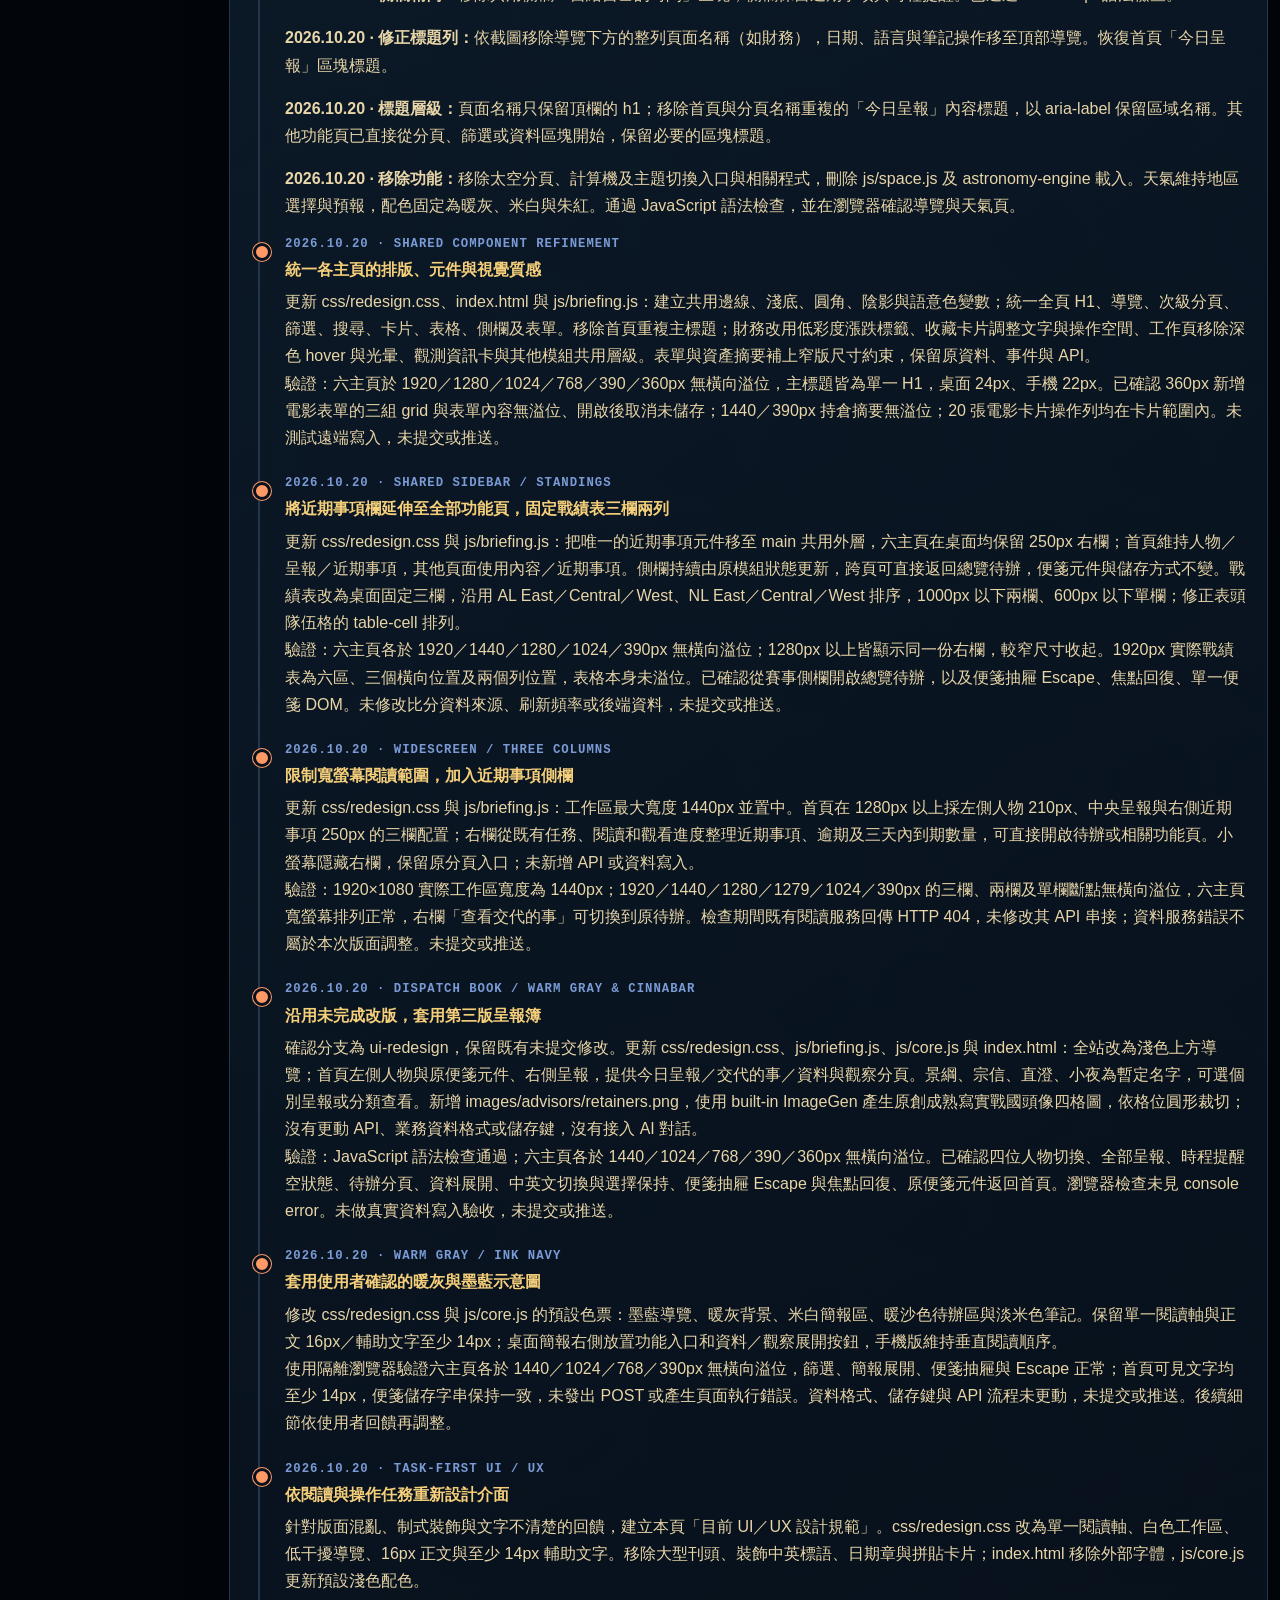
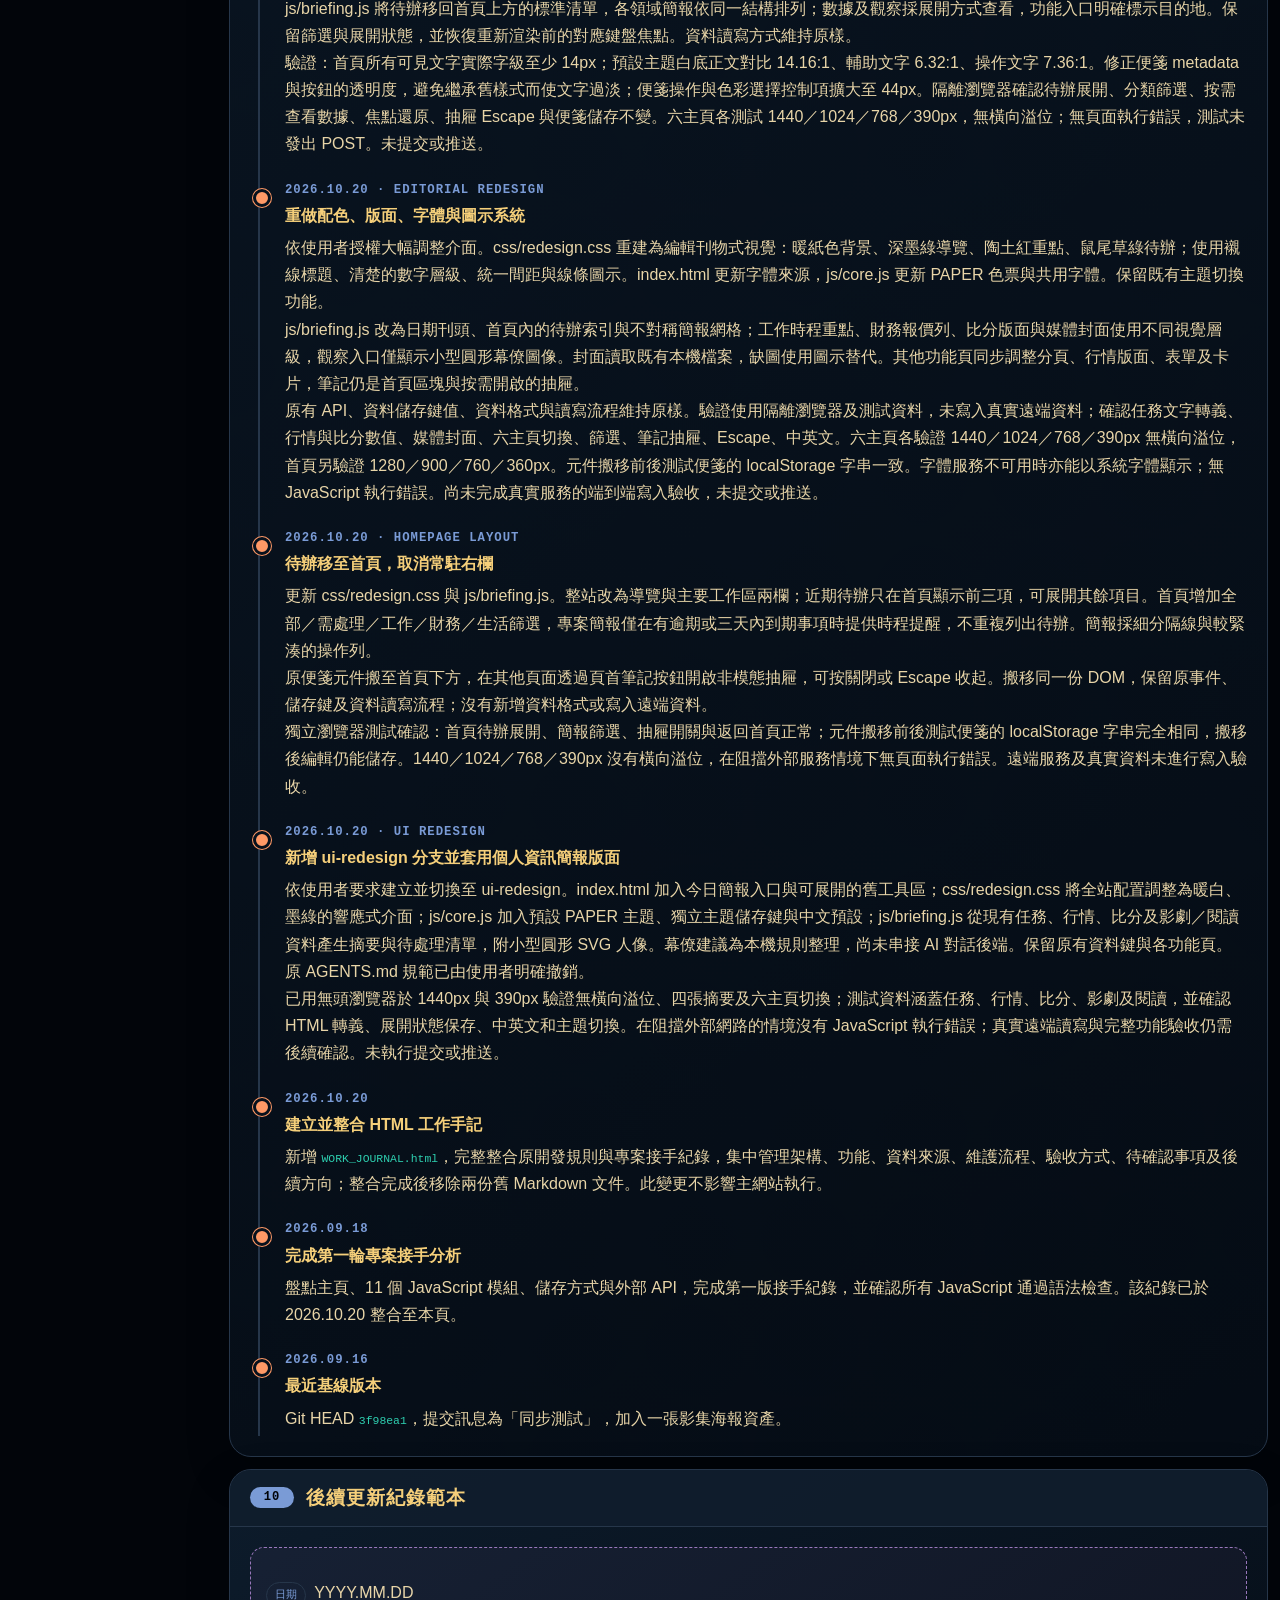
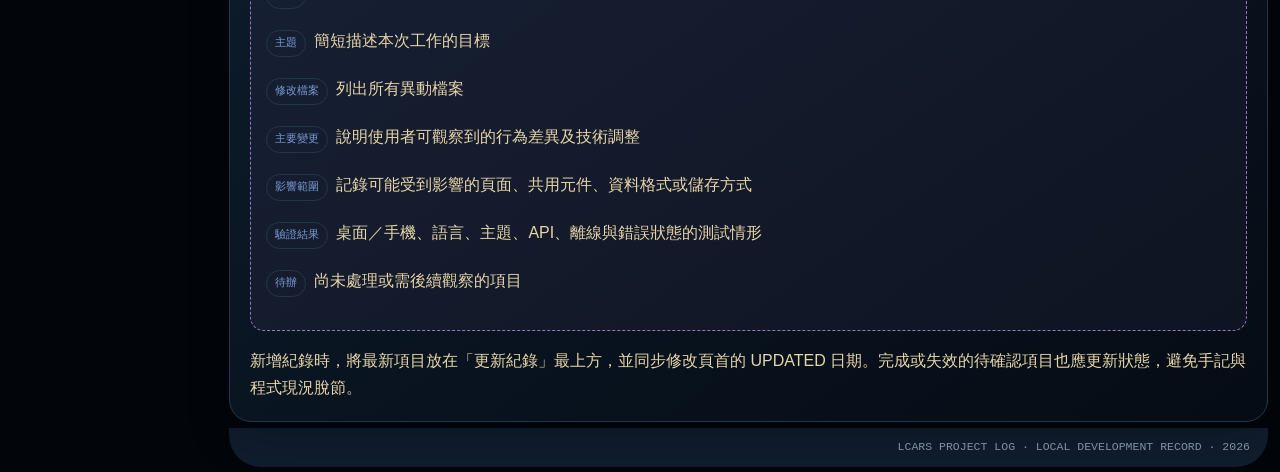
==== commit 59f0abb0: "1021.0036 新介面更新調整" ====
--- a/WORK_JOURNAL.html
+++ b/WORK_JOURNAL.html
@@ -499,7 +499,7 @@
       </div>
       <div class="masthead-cap">
         <strong>ACTIVE</strong>
-        <span>UPDATED<br>2026.10.20</span>
+        <span>UPDATED<br>2026.10.21</span>
       </div>
     </header>
 
@@ -507,6 +507,7 @@
       <nav class="sidebar" aria-label="工作手記目錄">
         <div class="side-label">INDEX</div>
         <a class="nav-link" href="#overview">專案概況</a>
+        <a class="nav-link" href="#ux-system">目前 UI／UX 設計規範</a>
         <a class="nav-link" href="#baseline">接手基線</a>
         <a class="nav-link" href="#architecture">系統架構</a>
         <a class="nav-link" href="#features">功能特色</a>
@@ -526,7 +527,8 @@
             <h2>專案概況</h2>
           </div>
           <div class="panel-body">
-            <p class="lead">這是一套以《Star Trek》LCARS 為視覺基礎的個人資訊管理網站，將日常工作、財務、娛樂紀錄、天氣及太空資訊整合在同一個控制台介面。</p>
+            <p class="lead">這是一套整合日常工作、財務、娛樂紀錄、天氣資訊的個人資訊管理網站。原始介面以《Star Trek》LCARS 為基礎；ui-redesign 分支目前採暖灰與朱紅的呈報簿介面。首頁以人物選擇、資料呈報及 TO DO LIST 組成，其他主頁顯示對應人物對話。摘要依既有資料在本機產生。</p>
+            <p>目前分支的介面與功能以本頁「目前 UI／UX 設計規範」及最新更新紀錄為準；「專案接手基線」保留 2026.09.18 的歷史盤點。新版增加 <code>css/redesign.css</code> 與 <code>js/briefing.js</code>，主網站目前有 11 個本機 JavaScript 檔案。</p>
             <div class="meta-grid">
               <div class="meta-card"><span>Application Type</span><strong>原生靜態單頁網站</strong></div>
               <div class="meta-card"><span>Technology</span><strong>HTML / CSS / JavaScript</strong></div>
@@ -536,6 +538,41 @@
               <div class="meta-card"><span>Current Status</span><strong>長期維護／持續開發</strong></div>
             </div>
             <p>目前介面已形成穩定設計語言，後續開發應保留現有導覽、版面配置與操作習慣，以小範圍修改逐步完成尚未實作的功能。</p>
+          </div>
+        </section>
+
+        <section class="panel" id="ux-system">
+          <div class="panel-head"><span class="section-number">UX</span><h2>目前 UI／UX 設計規範</h2></div>
+          <div class="panel-body">
+            <p>適用分支：ui-redesign。2026.10.20 依使用者回饋重新定義。網站是需要反覆查看與操作的個人資訊管理工具，設計目標是快速理解狀況、找到下一步、完成後回到原來位置。介面不以品牌展示、刊物裝飾或儀表板卡片數量作為設計目標。</p>
+            <h3>使用情境與資訊架構</h3>
+            <div class="table-wrap"><table>
+              <thead><tr><th>使用目的</th><th>對應區域</th><th>呈現規則</th></tr></thead>
+              <tbody>
+                <tr><td>知道自己在哪裡</td><td>上方功能導覽、頁首標題</td><td>選取狀態使用底線、文字與底色共同提示；手機導覽換行，保留完整文字。</td></tr>
+                <tr><td>決定先做什麼</td><td>首頁 TO DO LIST</td><td>便箋與待辦只在首頁顯示；可新增、編輯、排序、設定提醒及勾選完成，沿用既有瀏覽器儲存資料。</td></tr>
+                <tr><td>了解需要注意的事</td><td>人物選擇與呈報內容</td><td>景綱、宗信、直澄、小夜、晴分別對應工作、財務、賽事、影劇閱讀及天氣；可查閱各人的摘要。其他主頁顯示相應人物對話側欄。</td></tr>
+                <tr><td>確認數據與建議依據</td><td>每則呈報的展開區與「資料與觀察」分頁</td><td>報價列、比分、封面與觀察按需展開；不製造不存在的對話紀錄或數據，也不將本機規則摘要宣稱為 AI 回覆。</td></tr>
+                <tr><td>執行或深入處理</td><td>「查看工作／財務／賽況／影劇與閱讀」</td><td>操作名稱說明目的地，不使用四個完全相同而無法辨識的「查看詳情」。</td></tr>
+                <tr><td>隨手記錄</td><td>首頁 TO DO LIST</td><td>沿用同一份便箋資料與儲存鍵；完成項目不觸發提醒。其他主頁不顯示便箋抽屜。</td></tr>
+              </tbody>
+            </table></div>
+            <h3>視覺規則</h3>
+            <ul>
+              <li>全站採系統無襯線字體，不依賴外部字體載入；正文 16px、一般輔助資訊 14px；表格欄名、行情日期、狀態與來源等緊湊資訊採 12–13px。全頁共用單一 H1（桌面 24px、手機 22px），區域標題約 19–20px，使用字重與間距建立層級。</li>
+              <li>正文行高約 1.7，長文字限制閱讀寬度；主要區域以 8／16／24／32px 間距對齊。一般控制項至少 44px 高，卡片內次要按鈕約 38–40px，觸控裝置擴至 44px。鍵盤操作有清楚焦點框。</li>
+              <li>依使用者選定的第三版「呈報簿」，預設採暖灰 #f6f2ec、米白 #fffcf7、朱紅 #a44d43 與深灰棕文字 #463b36。上方導覽維持淺色，選取人物使用朱紅側線與淡色底。警示搭配說明文字；配色固定使用目前版本，已移除舊主題切換。</li>
+              <li>首頁不使用大型日期章、雙語品牌標語、裝飾英文標籤、拼貼式多尺寸卡片與各區不同的襯線標題。分隔線只標示資訊邊界，不讓每段文字都多包一層容器。</li>
+              <li>共用視覺變數包括 --ui-line、--ui-soft、--ui-radius、--ui-radius-sm 與 --ui-shadow。主卡片採 10px 圓角、細框及輕陰影，內部控制採 6px 圓角；各主頁次級分頁統一朱紅底線與淡色選取，篩選按鈕使用較低層級。搜尋框只有一層邊框；行情漲跌採低彩度語意色，不使用深色標籤或螢光效果。</li>
+              <li>圖示搭配文字；五位原創人物使用本機 <code>images/advisors/council-five-cel.png</code> 圓形頭像。桌面人物列位於首頁左側，手機改為五人橫向排列。主工作區上限 1440px；首頁右側為 TO DO LIST，其他主頁右側為相應人物對話，窄版改為單欄。戰績表在桌面固定美聯三欄在上、國聯三欄在下，較窄尺寸改兩欄或單欄。</li>
+            </ul>
+            <h3>互動、資料狀態與驗證</h3>
+            <ul>
+              <li>載入時顯示「更新中」，停用重複更新；無資料與已知更新失敗使用不同文案，不把空清單直接當成錯誤。上次檢查時間是請求完成時間，不宣稱所有報價都在該時間更新。</li>
+              <li>資料與觀察展開狀態、任務展開狀態及篩選選擇在重新渲染時保留；鍵盤焦點回到對應的操作。正在編輯便箋時不重建便箋 DOM。</li>
+              <li>數據只從既有模組狀態讀取，缺資料不補造數字。保留原 API、儲存鍵與資料格式，使用隔離測試資料驗證，不測寫真實財務或個人紀錄。</li>
+              <li>驗收包括：已載入／空資料／失敗、長標題、資料轉義、桌面與手機、文字實際字級、一般文字與背景對比、觸控尺寸、鍵盤焦點、各領域入口與便箋保存。</li>
+            </ul>
           </div>
         </section>
 
@@ -571,9 +608,9 @@
           </div>
           <div class="panel-body">
             <div class="architecture" aria-label="系統架構圖">
-              <div class="arch-node"><strong>介面層</strong><span><code>index.html</code><br>頁面骨架、全部 CSS、SVG 圖示與響應式配置</span></div>
-              <div class="arch-node"><strong>核心協調層</strong><span><code>js/core.js</code><br>語言、主題、導覽、快取、工具與初始化流程</span></div>
-              <div class="arch-node"><strong>功能模組層</strong><span><code>js/*.js</code><br>專案、出勤、財務、比分、媒體、天氣、太空及便箋</span></div>
+              <div class="arch-node"><strong>介面層</strong><span><code>index.html</code>、<code>css/redesign.css</code><br>頁面骨架、樣式、SVG 圖示與響應式配置</span></div>
+              <div class="arch-node"><strong>核心協調層</strong><span><code>js/core.js</code>、<code>js/briefing.js</code><br>語言、導覽、快取、首頁呈報與人物對話</span></div>
+              <div class="arch-node"><strong>功能模組層</strong><span><code>js/*.js</code><br>專案、出勤、財務、比分、媒體、天氣及便箋</span></div>
               <div class="arch-node"><strong>資料服務層</strong><span>Apps Script、Google Sheets、外部 API、localStorage 與 sessionStorage</span></div>
             </div>
             <ul>
@@ -586,9 +623,9 @@
               <li><code>project.js</code> 另有同名 <code>closeOverlay()</code>，會在淡出後呼叫 <code>notes.js</code> 留下的 <code>window._overlayClose</code>；不能將其中一個版本直接當成無用重複程式刪除。</li>
               <li>出勤模組沿用 <code>proj-modal-*</code> 樣式；影集、電影、閱讀共用 <code>lib-*</code> 樣式。調整共用 CSS 時需檢查所有使用端。</li>
               <li>啟動時會抓取金融、比分、排名及首頁天氣，其他資料部分按頁面造訪延遲讀取；比分計時器目前不會因離開 SCORES 頁面而停止。</li>
-              <li>圖片資產集中在 <code>images/posters/</code>，歷史版本壓縮檔放在 <code>_versions/</code>。</li>
+              <li>封面圖片放在 <code>images/posters/</code>，人物圖集放在 <code>images/advisors/</code>，歷史版本壓縮檔放在 <code>_versions/</code>。</li>
             </ul>
-            <div class="note-box warning"><strong>腳本載入順序：</strong> finance → scores → notes → library → films → reading → attendance → project → weather → space → Astronomy Engine → core。</div>
+            <div class="note-box warning"><strong>目前腳本載入順序：</strong> finance → scores → notes → library → films → reading → attendance → project → weather → core → briefing。</div>
           </div>
         </section>
 
@@ -599,15 +636,15 @@
           </div>
           <div class="panel-body">
             <div class="card-grid">
-              <article class="feature-card"><h3>MAIN · 主控台</h3><p>日期時間、台北天氣摘要、系統運行時間、分類捷徑、Captain's Log、計算機、計時器與語音狀態。</p></article>
+              <article class="feature-card"><h3>MAIN · 首頁呈報</h3><p>五位人物依既有資料呈報工作、財務、賽事、影劇閱讀與天氣；右側 TO DO LIST 管理便箋與完成狀態。</p></article>
               <article class="feature-card"><h3>WORKSPACE · 工作區</h3><p>以 Project → Milestone → Task 管理專案，提供看板、優先順序、期限、模板；另有休假與加班紀錄。</p></article>
               <article class="feature-card"><h3>FINANCE · 財務</h3><p>顯示台美股、基金與匯率，支援自訂投資分頁、持倉資料、資產配置堆疊圖與 treemap。</p></article>
               <article class="feature-card"><h3>SCORES · 賽事</h3><p>讀取 MLB 比分與排名，預設聚焦 Baltimore Orioles，包含逐局資訊、賽況與自動更新。</p></article>
               <article class="feature-card"><h3>LIBRARY · 媒體庫</h3><p>記錄影集季／集進度、電影與重看、書籍閱讀與評分，提供搜尋、篩選及本機海報。</p></article>
-              <article class="feature-card"><h3>OBSERVATORY · 觀測站</h3><p>台灣縣市天氣、逐時與逐日預報、日照資訊，以及 NASA APOD、行星軌道與 Voyager 顯示。</p></article>
-              <article class="feature-card"><h3>NOTES · 全站便箋</h3><p>右側便箋跨頁顯示，支援排序、顏色及到期提醒；資料保存在目前瀏覽器。</p></article>
-              <article class="feature-card"><h3>LCARS UI</h3><p>深色控制台、彎肘框架、膠囊按鈕、掃描線、SVG 圖示、三種主題及中英文切換。</p></article>
-              <article class="feature-card"><h3>RESPONSIVE</h3><p>桌面使用左側導覽、中央內容與右側便箋三欄；900px 以下調整為單欄流程。</p></article>
+              <article class="feature-card"><h3>OBSERVATORY · 觀測站</h3><p>台灣縣市天氣、逐時與逐日預報及日照資訊。</p></article>
+              <article class="feature-card"><h3>NOTES · 首頁待辦</h3><p>首頁 TO DO LIST 支援新增、編輯、排序、顏色、到期提醒及完成勾選；資料保存在目前瀏覽器。</p></article>
+              <article class="feature-card"><h3>呈報簿 UI</h3><p>暖灰與朱紅配色、上方導覽、五人原創圓形頭像、SVG 圖示及中英文切換。</p></article>
+              <article class="feature-card"><h3>RESPONSIVE</h3><p>桌面首頁顯示人物、呈報與待辦；其他主頁顯示功能內容與人物對話。窄版改為單欄。</p></article>
             </div>
           </div>
         </section>
@@ -621,16 +658,15 @@
             <table>
               <thead><tr><th>資料類型</th><th>來源／儲存</th><th>注意事項</th></tr></thead>
               <tbody>
-                <tr><td>便箋</td><td><code>localStorage</code></td><td>只存在目前瀏覽器，不會隨 Git 或 Dropbox 同步。</td></tr>
+                <tr><td>便箋／待辦</td><td><code>localStorage</code>（<code>lcars_notes_v1</code>）</td><td>含完成狀態；只存在目前瀏覽器，不會隨 Git 或 Dropbox 同步。</td></tr>
                 <tr><td>Captain's Log</td><td><code>sessionStorage</code></td><td>僅保留目前瀏覽器工作階段，可手動匯出。</td></tr>
-                <tr><td>語言、主題、目前頁面</td><td><code>sessionStorage</code></td><td>重新開啟瀏覽器後不一定保留。</td></tr>
+                <tr><td>語言、目前頁面</td><td><code>sessionStorage</code></td><td>重新開啟瀏覽器後不一定保留；目前沒有主題切換。</td></tr>
                 <tr><td>專案與出勤</td><td>Google Apps Script</td><td>分別使用獨立 endpoint，讀取失敗時可使用快取。</td></tr>
                 <tr><td>影集、電影、書籍</td><td>共用 Google Apps Script</td><td>以分表及 action 區分資料操作。</td></tr>
                 <tr><td>行情、基金、匯率</td><td>Google Sheets Visualization JSONP</td><td>設計上可從本機檔案載入，並使用瀏覽器快取。</td></tr>
                 <tr><td>投資持倉</td><td><code>localStorage</code> + Apps Script</td><td>目前以完整 tabs／holdings 狀態同步。</td></tr>
                 <tr><td>天氣</td><td>Open-Meteo</td><td>首頁使用固定台北座標；詳細頁保存縣市與行政區設定。</td></tr>
                 <tr><td>MLB</td><td>ESPN API</td><td>使用比分、賽況與排名資料，並有定時更新。</td></tr>
-                <tr><td>太空</td><td>NASA APOD、JPL Horizons、Astronomy Engine</td><td>APOD 使用 DEMO_KEY；Voyager 保留靜態 fallback。</td></tr>
               </tbody>
             </table>
             <div class="note-box warning" style="margin-top:16px">
@@ -670,7 +706,7 @@
                 <h3>UI / UX</h3>
                 <ul>
                   <li>未經明確要求，不改變頁面配置、操作流程、導覽方式、按鈕位置或響應式行為。</li>
-                  <li>沿用現有 LCARS 設計語言及命名。</li>
+                  <li>沿用目前呈報簿設計語言及既有程式命名。</li>
                   <li>桌機與手機版須交叉檢查。</li>
                   <li>跨頁調整前先確認共用元件與共用樣式。</li>
                 </ul>
@@ -728,12 +764,12 @@
                 <tr><td><span class="status open">OPEN</span></td><td>工作區狀態還原</td><td>已讀取上次選擇的子分頁，但初始畫面可能仍停留在 PROJECT。</td></tr>
                 <tr><td><span class="status review">REVIEW</span></td><td>重複資料請求</td><td>頁面切換與啟動流程可能重複載入 project、weather 或 library。</td></tr>
                 <tr><td><span class="status review">REVIEW</span></td><td>共用彈窗</td><td>跨檔案存在同名 <code>closeOverlay()</code>，需驗證 ESC、取消與 scroll-lock。</td></tr>
-                <tr><td><span class="status open">OPEN</span></td><td>未完成區域</td><td>LIBRARY / COLLECTION 仍為 COMING SOON；MAIN 新增捷徑尚未完成保存流程。</td></tr>
+                <tr><td><span class="status open">OPEN</span></td><td>未完成區域</td><td>LIBRARY / COLLECTION 仍需確認是否為佔位功能。</td></tr>
                 <tr><td><span class="status review">REVIEW</span></td><td>金融同步</td><td>跨裝置同時修改、離線保存及同步失敗提示尚待完整測試。</td></tr>
                 <tr><td><span class="status review">REVIEW</span></td><td>語言切換</td><td><code>applyLang()</code> 會更新標記並重繪金融分頁，但未統一重繪所有動態模組；需檢查已載入卡片與表單。</td></tr>
                 <tr><td><span class="status open">OPEN</span></td><td>靜態資源</td><td><code>favicon.ico</code> 缺少，且 SVG sprite 中存在重複的 <code>i-log</code> ID。</td></tr>
                 <tr><td><span class="status review">REVIEW</span></td><td>註解與行為落差</td><td><code>core.js</code> 結尾稱比分手動更新，但 <code>scores.js</code> 已實作 30 秒自動更新。</td></tr>
-                <tr><td><span class="status review">REVIEW</span></td><td>Voyager 數值</td><td>JPL response 的 AU 解析方式需用真實回應確認正確性。</td></tr>
+                <tr><td><span class="status review">REVIEW</span></td><td>媒體卡片驗收</td><td>2026.10.21 的寬螢幕瀏覽器檢查仍停留在載入狀態；須以實際追劇、電影與圖書卡片確認網格和封面。</td></tr>
               </tbody>
             </table>
           </div>
@@ -748,14 +784,14 @@
             <div class="card-grid">
               <div class="feature-card"><h3>第一階段 · 穩定性</h3><p>驗證初始化流程、子分頁還原、重複請求及共用彈窗生命週期。</p></div>
               <div class="feature-card"><h3>第二階段 · 資料安全</h3><p>補齊 Apps Script 與資料表契約文件，測試失敗回復、離線狀態及跨裝置同步。</p></div>
-              <div class="feature-card"><h3>第三階段 · 未完成功能</h3><p>依使用優先順序完成 COLLECTION、新增捷徑及其他佔位功能。</p></div>
-              <div class="feature-card"><h3>持續工作 · 品質</h3><p>每次改動驗證桌面／手機、中英文、三種主題、缺圖、長文字及 API 失敗情境。</p></div>
+              <div class="feature-card"><h3>第三階段 · 未完成功能</h3><p>確認 COLLECTION 等佔位功能的需求與優先順序。</p></div>
+              <div class="feature-card"><h3>持續工作 · 品質</h3><p>每次改動驗證桌面／手機、中英文、缺圖、長文字及 API 失敗情境。</p></div>
               <div class="feature-card"><h3>文件化</h3><p>將後端部署、Sheet 欄位、狀態值、快取鍵與測試方式逐步加入專案文件。</p></div>
               <div class="feature-card"><h3>版本紀錄</h3><p>完成改動後直接更新本手記，讓架構說明、開發規則、待辦狀態與程式現況保持一致。</p></div>
             </div>
             <h3 style="margin-top:18px">建議驗收矩陣</h3>
             <ul>
-              <li>桌面及手機：六個主頁、所有子分頁、重新整理後狀態還原、三種主題、中英文、長文字與缺圖。</li>
+              <li>桌面及手機：六個主頁、所有子分頁、重新整理後狀態還原、中英文、長文字與缺圖。</li>
               <li>共用 UI：表單開關、ESC、取消、儲存、捲動鎖定、焦點管理與觸控操作。</li>
               <li>資料流程：載入中、空資料、API 失敗、離線快取、異動後重新載入；寫入時使用可辨識的測試資料與適當環境。</li>
               <li>資料異動：同步確認讀取、正規化、寫入、快取及 UI 更新，保留既有 ID 與狀態值。</li>
@@ -770,6 +806,82 @@
           </div>
           <div class="panel-body">
             <div class="timeline">
+              <article class="log-entry">
+                <div class="log-date">2026.10.21 · JOURNAL SYNC</div>
+                <h3 class="log-title">同步工作手記與目前介面</h3>
+                <p>將概況、UI／UX 規範、架構、功能與資料來源更新為五人呈報簿、首頁 TO DO LIST 及六個現行主頁；移除將太空、計算機、三種主題及跨頁便箋寫成現行功能的描述。接手基線與先前改版紀錄保留歷史原文，並將 10 月 21 日更新項目移入紀錄內容區。已檢查 HTML 容器標籤配對及 <code>git diff --check</code>。</p>
+              </article>
+            <p><strong>2026.10.21 · 搜尋框雙框修正：</strong>移除複合搜尋欄位內層 input 的 focus-visible 外框，由外層 focus-within 統一呈現焦點，並限制內層寬度。檢查追劇、電影、閱讀均使用相同 lib-search 元件，已共同套用。瀏覽器確認追劇輸入框 outline:none、容器 outline:solid，且輸入框未超出容器；其他獨立表單欄位保留焦點提示。</p>
+            <p><strong>2026.10.21 · 追劇編輯視窗：</strong>修正表單內容未限制高度而底部被裁切的問題，欄位改為獨立捲動，標題和刪除／關閉／儲存列保留可見。已以現有卡片的編輯資訊驗證 1366×768 與 390×844 底部按鈕均位於視窗內，未更動紀錄。</p>
+            <p><strong>2026.10.21 · 更多按鈕置中：</strong>追劇、電影及閱讀的三點按鈕改為對稱 SVG 圓點，使用 inline-flex 水平垂直置中與零內距，避免文字字型基線偏移；便條更多按鈕同步置中，並補上按鈕無障礙名稱。已通過三個模組的語法檢查。</p>
+            <p><strong>2026.10.21 · 媒體卡片版面：</strong>1280px 以上追劇網格固定每列三部，保留人物對話側欄；電影與圖書封面容器固定 2:3，圖片使用 object-fit:contain 完整保留原比例，避免隨卡片內容高度被拉長。手機封面縮為 96×144。已檢查 CSS 規則；1920×1080 瀏覽器驗證時媒體資料仍停留載入狀態，尚未確認實際卡片畫面。</p>
+            <p><strong>2026.10.21 · 頭像清晰度：</strong>將 CSS background 圖集改為 img 元素縮放及容器裁切，明確使用 image-rendering:auto，保留原始高解析圖。桌面人物選單頭像放大至 72px，手機保留緊湊尺寸。已於瀏覽器檢視五人圓形裁切。</p>
+            <p><strong>2026.10.21 · 依動畫參考修正：</strong>根據使用者提供的畫風截圖，五人頭像改為圓潤臉型、簡化五官、大眼及明確賽璐璐陰影的 council-five-cel.png，保留原創人物與兩男三女配置，已檢視圖集並更新共用頭像來源及快取版本。</p>
+            <p><strong>2026.10.21 · 五人幕僚團：</strong>設定兩男三女：景綱（男／工作）、宗信（男／財務）、直澄（女／賽事）、小夜（女／影劇閱讀）、晴（女／天氣）。新增五人日式動漫圖集，首頁增加晴的選擇與天氣呈報，天氣對話改由晴負責。同步調整手機五人排列與快取版本。</p>
+            <p><strong>2026.10.20 · 日式動漫頭像修正：</strong>依使用者回饋改用清晰線稿、平塗賽璐璐陰影與動漫五官，降低寫實筆觸。新增 retainers-anime-v2.png 並更新所有圓形頭像的共用圖集來源，已檢視四人圖集。</p>
+            <p><strong>2026.10.20 · 動畫幕僚與對話側欄：</strong>新增 retainers-anime.png 四人動畫頭像圖集，延續圓形呈現。首頁以外增加對應人物對話：工作景綱、財務宗信、賽事直澄、影劇閱讀及天氣小夜。提供目前狀況／給我建議／需要注意什麼選項，以既有資料與固定規則切換內容，未接入自由文字 AI。首頁維持 TO DO LIST。已驗證五頁人物映射、按鈕切換、首頁隱藏、1440px 與 390px 排版及 JavaScript 語法。</p>
+            <p><strong>2026.10.20 · 首頁 TO DO LIST：</strong>移除近期事項與時程提醒側欄，將原便條 DOM 移至首頁右側 TO DO LIST；沿用 lcars_notes_v1 本機資料，新增 completed 欄位與完成勾選，保留文字、色彩、排序和提醒，完成項目不觸發提醒。取消其他頁面的筆記抽屜與側欄，窄螢幕排到首頁內容下方。瀏覽器已驗證新增、編輯、完成狀態重載保存、刪除、跨頁隱藏及 390px 無橫向溢出；測試項目已清除。</p>
+            <p><strong>2026.10.20 · 側欄精簡：</strong>移除共用側欄「留給自己的時間」區塊，側欄保留近期事項與時程提醒。已通過 JavaScript 語法檢查。</p>
+            <p><strong>2026.10.20 · 修正標題列：</strong>依截圖移除導覽下方的整列頁面名稱（如財務），日期、語言與筆記操作移至頂部導覽。恢復首頁「今日呈報」區塊標題。</p>
+            <p><strong>2026.10.20 · 標題層級：</strong>頁面名稱只保留頂欄的 h1；移除首頁與分頁名稱重複的「今日呈報」內容標題，以 aria-label 保留區域名稱。其他功能頁已直接從分頁、篩選或資料區塊開始，保留必要的區塊標題。</p>
+            <p><strong>2026.10.20 · 移除功能：</strong>移除太空分頁、計算機及主題切換入口與相關程式，刪除 js/space.js 及 astronomy-engine 載入。天氣維持地區選擇與預報，配色固定為暖灰、米白與朱紅。通過 JavaScript 語法檢查，並在瀏覽器確認導覽與天氣頁。</p>
+              <article class="log-entry">
+                <div class="log-date">2026.10.20 · SHARED COMPONENT REFINEMENT</div>
+                <h3 class="log-title">統一各主頁的排版、元件與視覺質感</h3>
+                <p>更新 css/redesign.css、index.html 與 js/briefing.js：建立共用邊線、淺底、圓角、陰影與語意色變數；統一全頁 H1、導覽、次級分頁、篩選、搜尋、卡片、表格、側欄及表單。移除首頁重複主標題；財務改用低彩度漲跌標籤、收藏卡片調整文字與操作空間、工作頁移除深色 hover 與光暈、觀測資訊卡與其他模組共用層級。表單與資產摘要補上窄版尺寸約束，保留原資料、事件與 API。</p>
+                <p>驗證：六主頁於 1920／1280／1024／768／390／360px 無橫向溢位，主標題皆為單一 H1，桌面 24px、手機 22px。已確認 360px 新增電影表單的三組 grid 與表單內容無溢位、開啟後取消未儲存；1440／390px 持倉摘要無溢位；20 張電影卡片操作列均在卡片範圍內。未測試遠端寫入，未提交或推送。</p>
+              </article>
+              <article class="log-entry">
+                <div class="log-date">2026.10.20 · SHARED SIDEBAR / STANDINGS</div>
+                <h3 class="log-title">將近期事項欄延伸至全部功能頁，固定戰績表三欄兩列</h3>
+                <p>更新 css/redesign.css 與 js/briefing.js：把唯一的近期事項元件移至 main 共用外層，六主頁在桌面均保留 250px 右欄；首頁維持人物／呈報／近期事項，其他頁面使用內容／近期事項。側欄持續由原模組狀態更新，跨頁可直接返回總覽待辦，便箋元件與儲存方式不變。戰績表改為桌面固定三欄，沿用 AL East／Central／West、NL East／Central／West 排序，1000px 以下兩欄、600px 以下單欄；修正表頭隊伍格的 table-cell 排列。</p>
+                <p>驗證：六主頁各於 1920／1440／1280／1024／390px 無橫向溢位；1280px 以上皆顯示同一份右欄，較窄尺寸收起。1920px 實際戰績表為六區、三個橫向位置及兩個列位置，表格本身未溢位。已確認從賽事側欄開啟總覽待辦，以及便箋抽屜 Escape、焦點回復、單一便箋 DOM。未修改比分資料來源、刷新頻率或後端資料，未提交或推送。</p>
+              </article>
+              <article class="log-entry">
+                <div class="log-date">2026.10.20 · WIDESCREEN / THREE COLUMNS</div>
+                <h3 class="log-title">限制寬螢幕閱讀範圍，加入近期事項側欄</h3>
+                <p>更新 css/redesign.css 與 js/briefing.js：工作區最大寬度 1440px 並置中。首頁在 1280px 以上採左側人物 210px、中央呈報與右側近期事項 250px 的三欄配置；右欄從既有任務、閱讀和觀看進度整理近期事項、逾期及三天內到期數量，可直接開啟待辦或相關功能頁。小螢幕隱藏右欄，保留原分頁入口；未新增 API 或資料寫入。</p>
+                <p>驗證：1920×1080 實際工作區寬度為 1440px；1920／1440／1280／1279／1024／390px 的三欄、兩欄及單欄斷點無橫向溢位，六主頁寬螢幕排列正常，右欄「查看交代的事」可切換到原待辦。檢查期間既有閱讀服務回傳 HTTP 404，未修改其 API 串接；資料服務錯誤不屬於本次版面調整。未提交或推送。</p>
+              </article>
+              <article class="log-entry">
+                <div class="log-date">2026.10.20 · DISPATCH BOOK / WARM GRAY &amp; CINNABAR</div>
+                <h3 class="log-title">沿用未完成改版，套用第三版呈報簿</h3>
+                <p>確認分支為 ui-redesign，保留既有未提交修改。更新 css/redesign.css、js/briefing.js、js/core.js 與 index.html：全站改為淺色上方導覽；首頁左側人物與原便箋元件、右側呈報，提供今日呈報／交代的事／資料與觀察分頁。景綱、宗信、直澄、小夜為暫定名字，可選個別呈報或分類查看。新增 images/advisors/retainers.png，使用 built-in ImageGen 產生原創成熟寫實戰國頭像四格圖，依格位圓形裁切；沒有更動 API、業務資料格式或儲存鍵，沒有接入 AI 對話。</p>
+                <p>驗證：JavaScript 語法檢查通過；六主頁各於 1440／1024／768／390／360px 無橫向溢位。已確認四位人物切換、全部呈報、時程提醒空狀態、待辦分頁、資料展開、中英文切換與選擇保持、便箋抽屜 Escape 與焦點回復、原便箋元件返回首頁。瀏覽器檢查未見 console error。未做真實資料寫入驗收，未提交或推送。</p>
+              </article>
+              <article class="log-entry">
+                <div class="log-date">2026.10.20 · WARM GRAY / INK NAVY</div>
+                <h3 class="log-title">套用使用者確認的暖灰與墨藍示意圖</h3>
+                <p>修改 css/redesign.css 與 js/core.js 的預設色票：墨藍導覽、暖灰背景、米白簡報區、暖沙色待辦區與淡米色筆記。保留單一閱讀軸與正文 16px／輔助文字至少 14px；桌面簡報右側放置功能入口和資料／觀察展開按鈕，手機版維持垂直閱讀順序。</p>
+                <p>使用隔離瀏覽器驗證六主頁各於 1440／1024／768／390px 無橫向溢位，篩選、簡報展開、便箋抽屜與 Escape 正常；首頁可見文字均至少 14px，便箋儲存字串保持一致，未發出 POST 或產生頁面執行錯誤。資料格式、儲存鍵與 API 流程未更動，未提交或推送。後續細節依使用者回饋再調整。</p>
+              </article>
+              <article class="log-entry">
+                <div class="log-date">2026.10.20 · TASK-FIRST UI / UX</div>
+                <h3 class="log-title">依閱讀與操作任務重新設計介面</h3>
+                <p>針對版面混亂、制式裝飾與文字不清楚的回饋，建立本頁「目前 UI／UX 設計規範」。css/redesign.css 改為單一閱讀軸、白色工作區、低干擾導覽、16px 正文與至少 14px 輔助文字。移除大型刊頭、裝飾中英標語、日期章與拼貼卡片；index.html 移除外部字體，js/core.js 更新預設淺色配色。</p>
+                <p>js/briefing.js 將待辦移回首頁上方的標準清單，各領域簡報依同一結構排列；數據及觀察採展開方式查看，功能入口明確標示目的地。保留篩選與展開狀態，並恢復重新渲染前的對應鍵盤焦點。資料讀寫方式維持原樣。</p>
+                <p>驗證：首頁所有可見文字實際字級至少 14px；預設主題白底正文對比 14.16:1、輔助文字 6.32:1、操作文字 7.36:1。修正便箋 metadata 與按鈕的透明度，避免繼承舊樣式而使文字過淡；便箋操作與色彩選擇控制項擴大至 44px。隔離瀏覽器確認待辦展開、分類篩選、按需查看數據、焦點還原、抽屜 Escape 與便箋儲存不變。六主頁各測試 1440／1024／768／390px，無橫向溢位；無頁面執行錯誤，測試未發出 POST。未提交或推送。</p>
+              </article>
+              <article class="log-entry">
+                <div class="log-date">2026.10.20 · EDITORIAL REDESIGN</div>
+                <h3 class="log-title">重做配色、版面、字體與圖示系統</h3>
+                <p>依使用者授權大幅調整介面。css/redesign.css 重建為編輯刊物式視覺：暖紙色背景、深墨綠導覽、陶土紅重點、鼠尾草綠待辦；使用襯線標題、清楚的數字層級、統一間距與線條圖示。index.html 更新字體來源，js/core.js 更新 PAPER 色票與共用字體。保留既有主題切換功能。</p>
+                <p>js/briefing.js 改為日期刊頭、首頁內的待辦索引與不對稱簡報網格；工作時程重點、財務報價列、比分版面與媒體封面使用不同視覺層級，觀察入口僅顯示小型圓形幕僚圖像。封面讀取既有本機檔案，缺圖使用圖示替代。其他功能頁同步調整分頁、行情版面、表單及卡片，筆記仍是首頁區塊與按需開啟的抽屜。</p>
+                <p>原有 API、資料儲存鍵值、資料格式與讀寫流程維持原樣。驗證使用隔離瀏覽器及測試資料，未寫入真實遠端資料；確認任務文字轉義、行情與比分數值、媒體封面、六主頁切換、篩選、筆記抽屜、Escape、中英文。六主頁各驗證 1440／1024／768／390px 無橫向溢位，首頁另驗證 1280／900／760／360px。元件搬移前後測試便箋的 localStorage 字串一致。字體服務不可用時亦能以系統字體顯示；無 JavaScript 執行錯誤。尚未完成真實服務的端到端寫入驗收，未提交或推送。</p>
+              </article>
+              <article class="log-entry">
+                <div class="log-date">2026.10.20 · HOMEPAGE LAYOUT</div>
+                <h3 class="log-title">待辦移至首頁，取消常駐右欄</h3>
+                <p>更新 css/redesign.css 與 js/briefing.js。整站改為導覽與主要工作區兩欄；近期待辦只在首頁顯示前三項，可展開其餘項目。首頁增加全部／需處理／工作／財務／生活篩選，專案簡報僅在有逾期或三天內到期事項時提供時程提醒，不重複列出待辦。簡報採細分隔線與較緊湊的操作列。</p>
+                <p>原便箋元件搬至首頁下方，在其他頁面透過頁首筆記按鈕開啟非模態抽屜，可按關閉或 Escape 收起。搬移同一份 DOM，保留原事件、儲存鍵及資料讀寫流程；沒有新增資料格式或寫入遠端資料。</p>
+                <p>獨立瀏覽器測試確認：首頁待辦展開、簡報篩選、抽屜開關與返回首頁正常；元件搬移前後測試便箋的 localStorage 字串完全相同，搬移後編輯仍能儲存。1440／1024／768／390px 沒有橫向溢位，在阻擋外部服務情境下無頁面執行錯誤。遠端服務及真實資料未進行寫入驗收。</p>
+              </article>
+              <article class="log-entry">
+                <div class="log-date">2026.10.20 · UI REDESIGN</div>
+                <h3 class="log-title">新增 ui-redesign 分支並套用個人資訊簡報版面</h3>
+                <p>依使用者要求建立並切換至 ui-redesign。index.html 加入今日簡報入口與可展開的舊工具區；css/redesign.css 將全站配置調整為暖白、墨綠的響應式介面；js/core.js 加入預設 PAPER 主題、獨立主題儲存鍵與中文預設；js/briefing.js 從現有任務、行情、比分及影劇／閱讀資料產生摘要與待處理清單，附小型圓形 SVG 人像。幕僚建議為本機規則整理，尚未串接 AI 對話後端。保留原有資料鍵與各功能頁。原 AGENTS.md 規範已由使用者明確撤銷。</p>
+                <p>已用無頭瀏覽器於 1440px 與 390px 驗證無橫向溢位、四張摘要及六主頁切換；測試資料涵蓋任務、行情、比分、影劇及閱讀，並確認 HTML 轉義、展開狀態保存、中英文和主題切換。在阻擋外部網路的情境沒有 JavaScript 執行錯誤；真實遠端讀寫與完整功能驗收仍需後續確認。未執行提交或推送。</p>
+              </article>
               <article class="log-entry">
                 <div class="log-date">2026.10.20</div>
                 <h3 class="log-title">建立並整合 HTML 工作手記</h3>
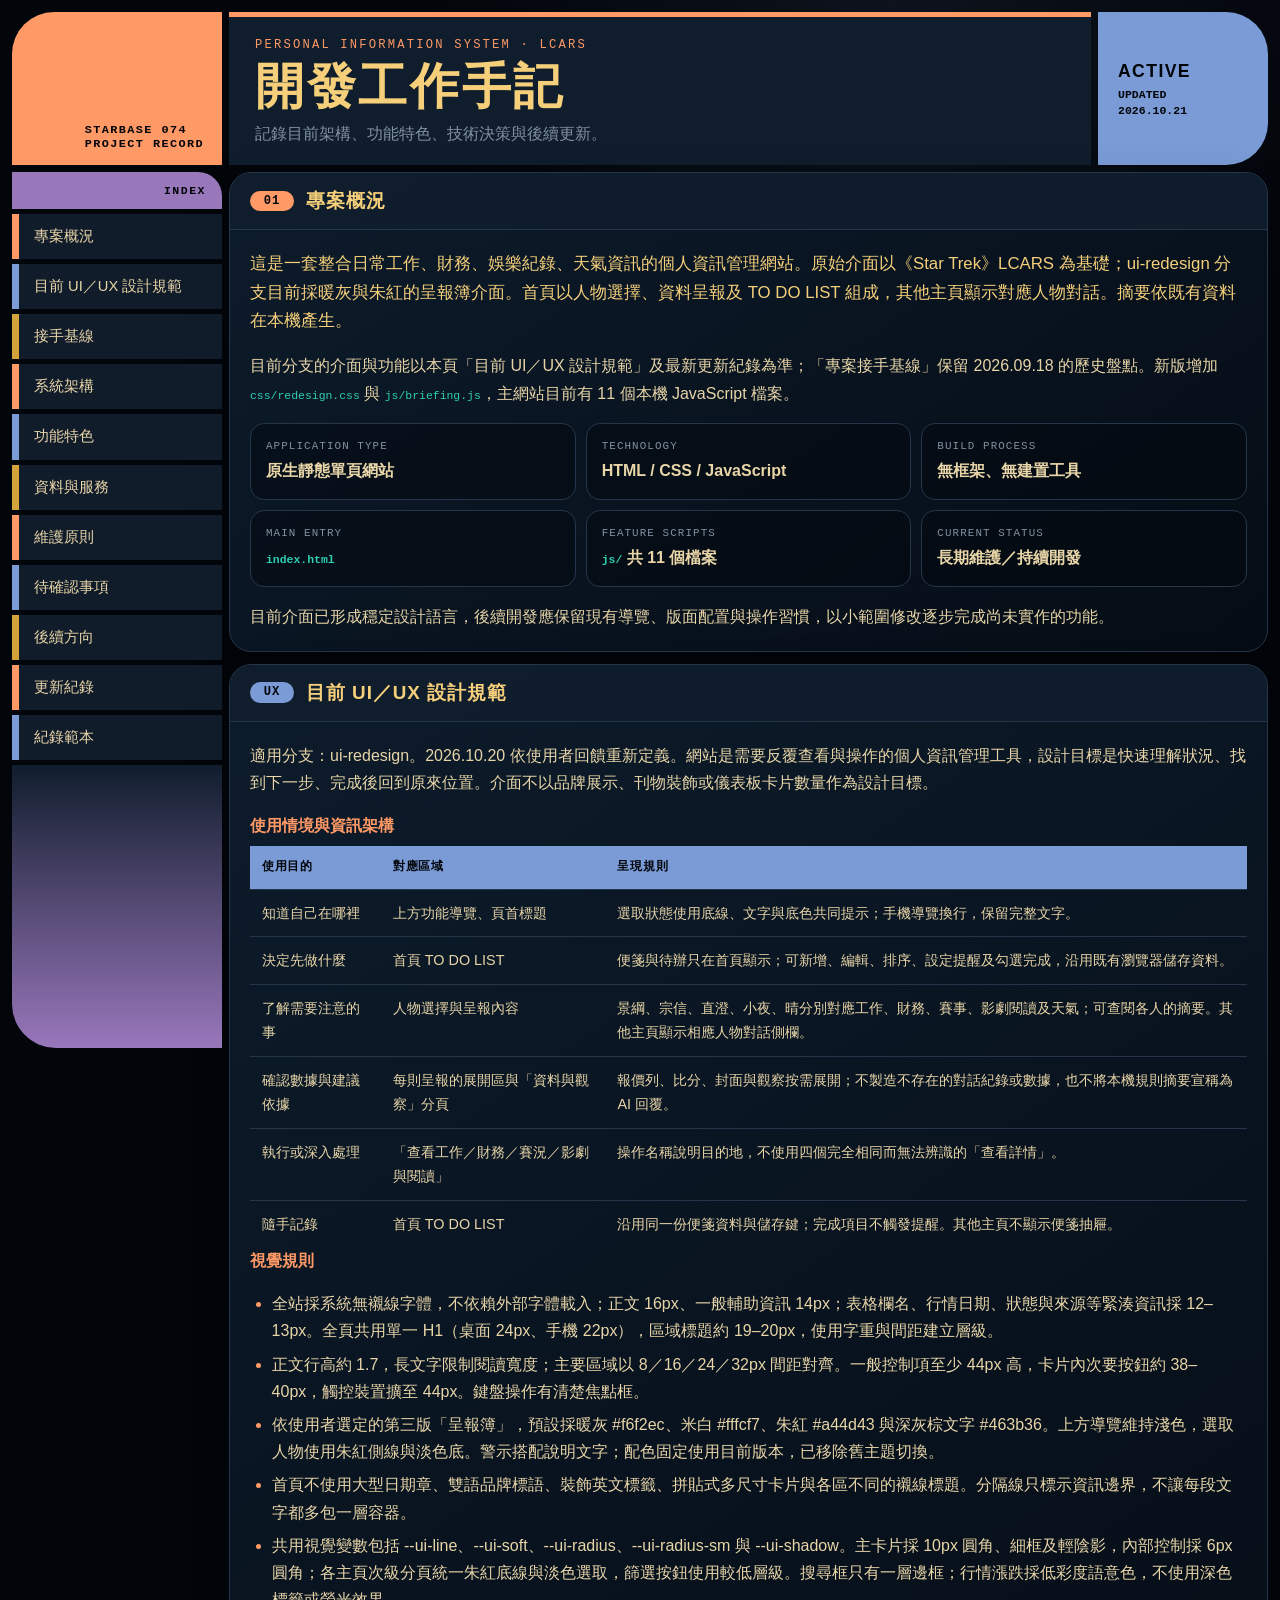
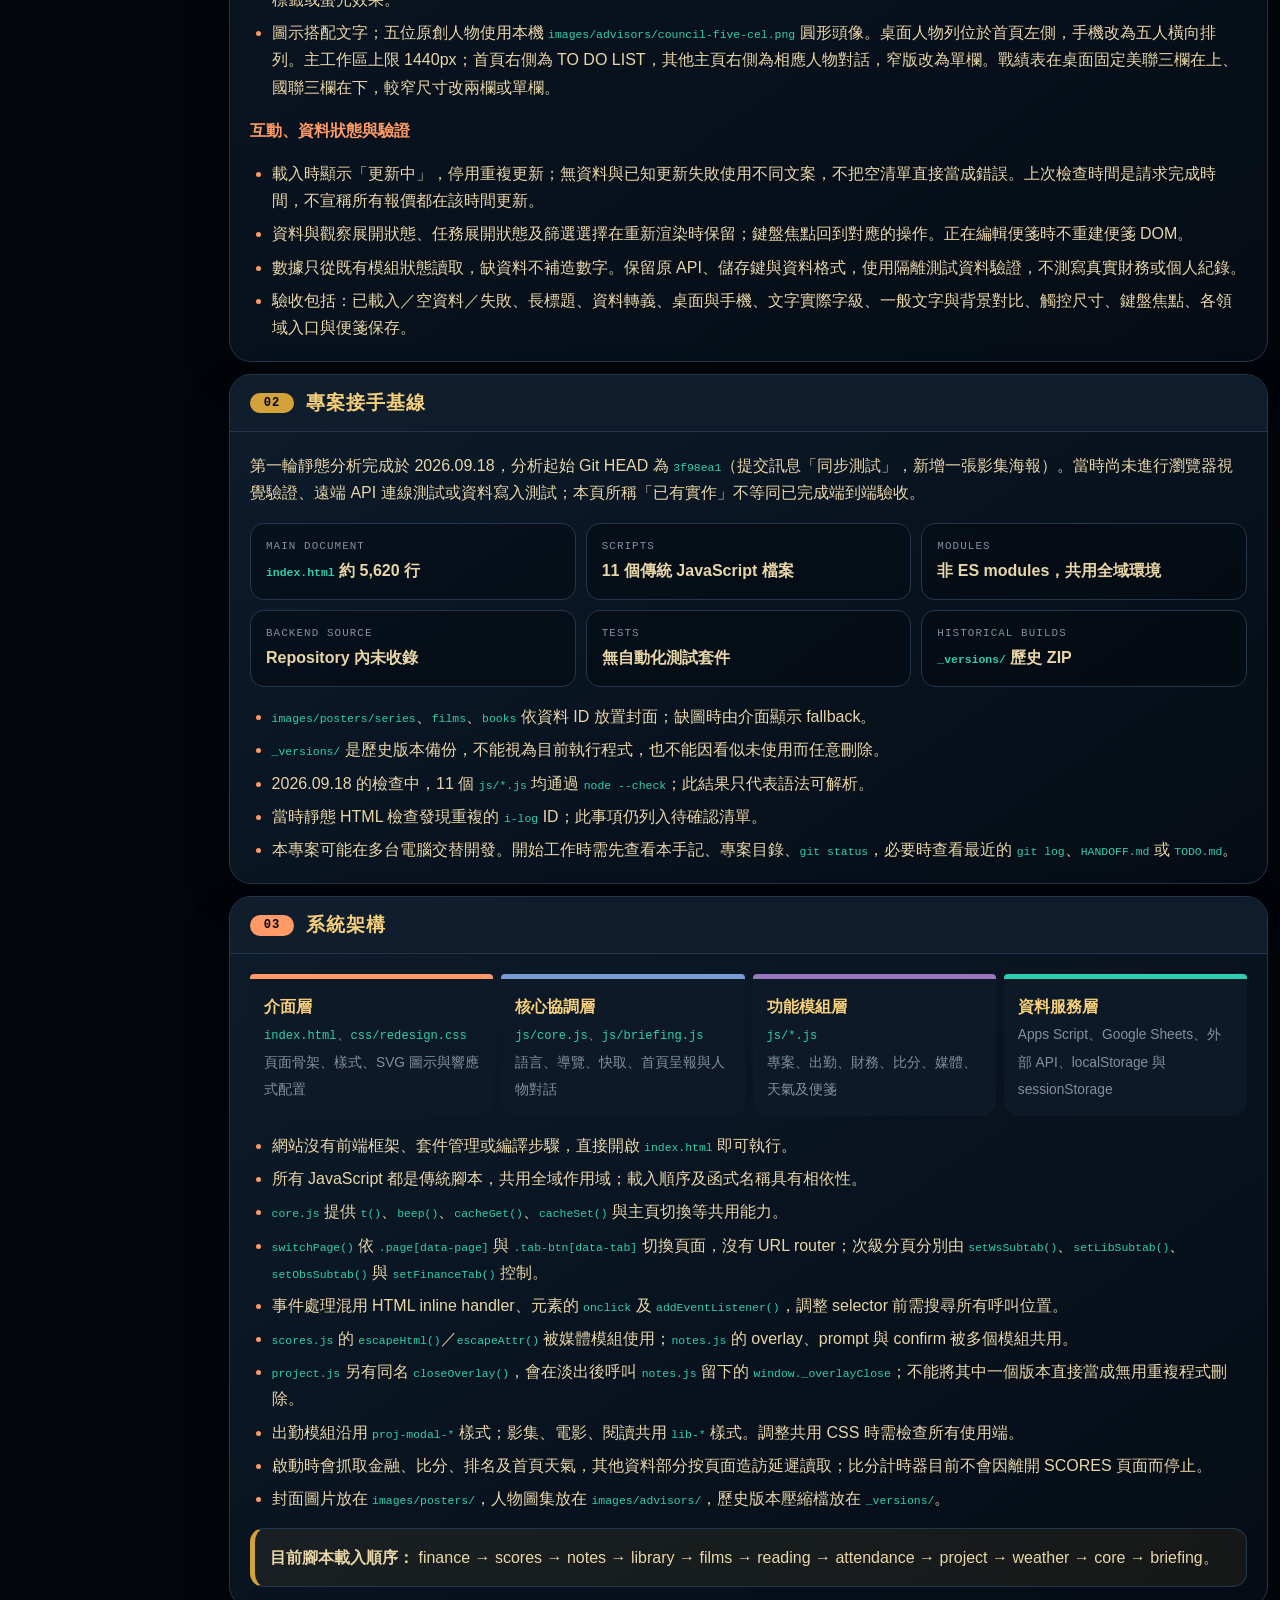
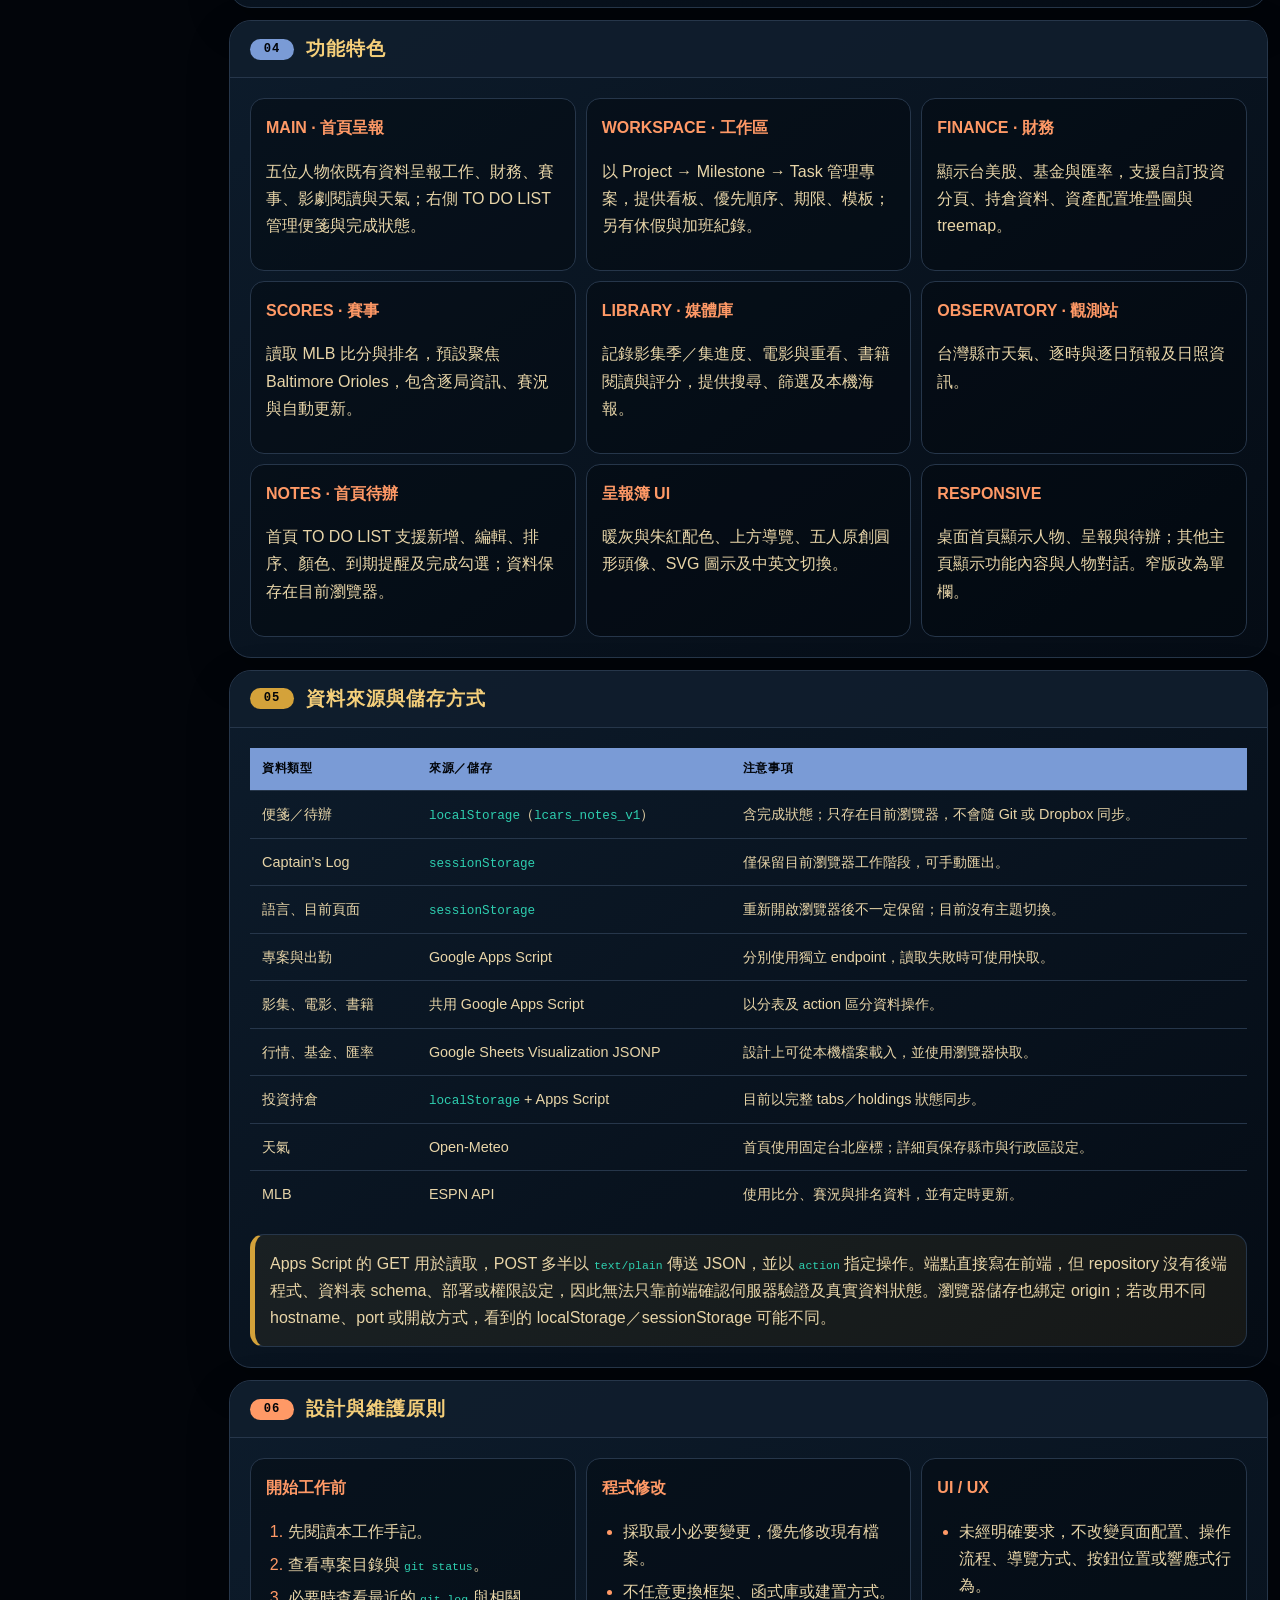
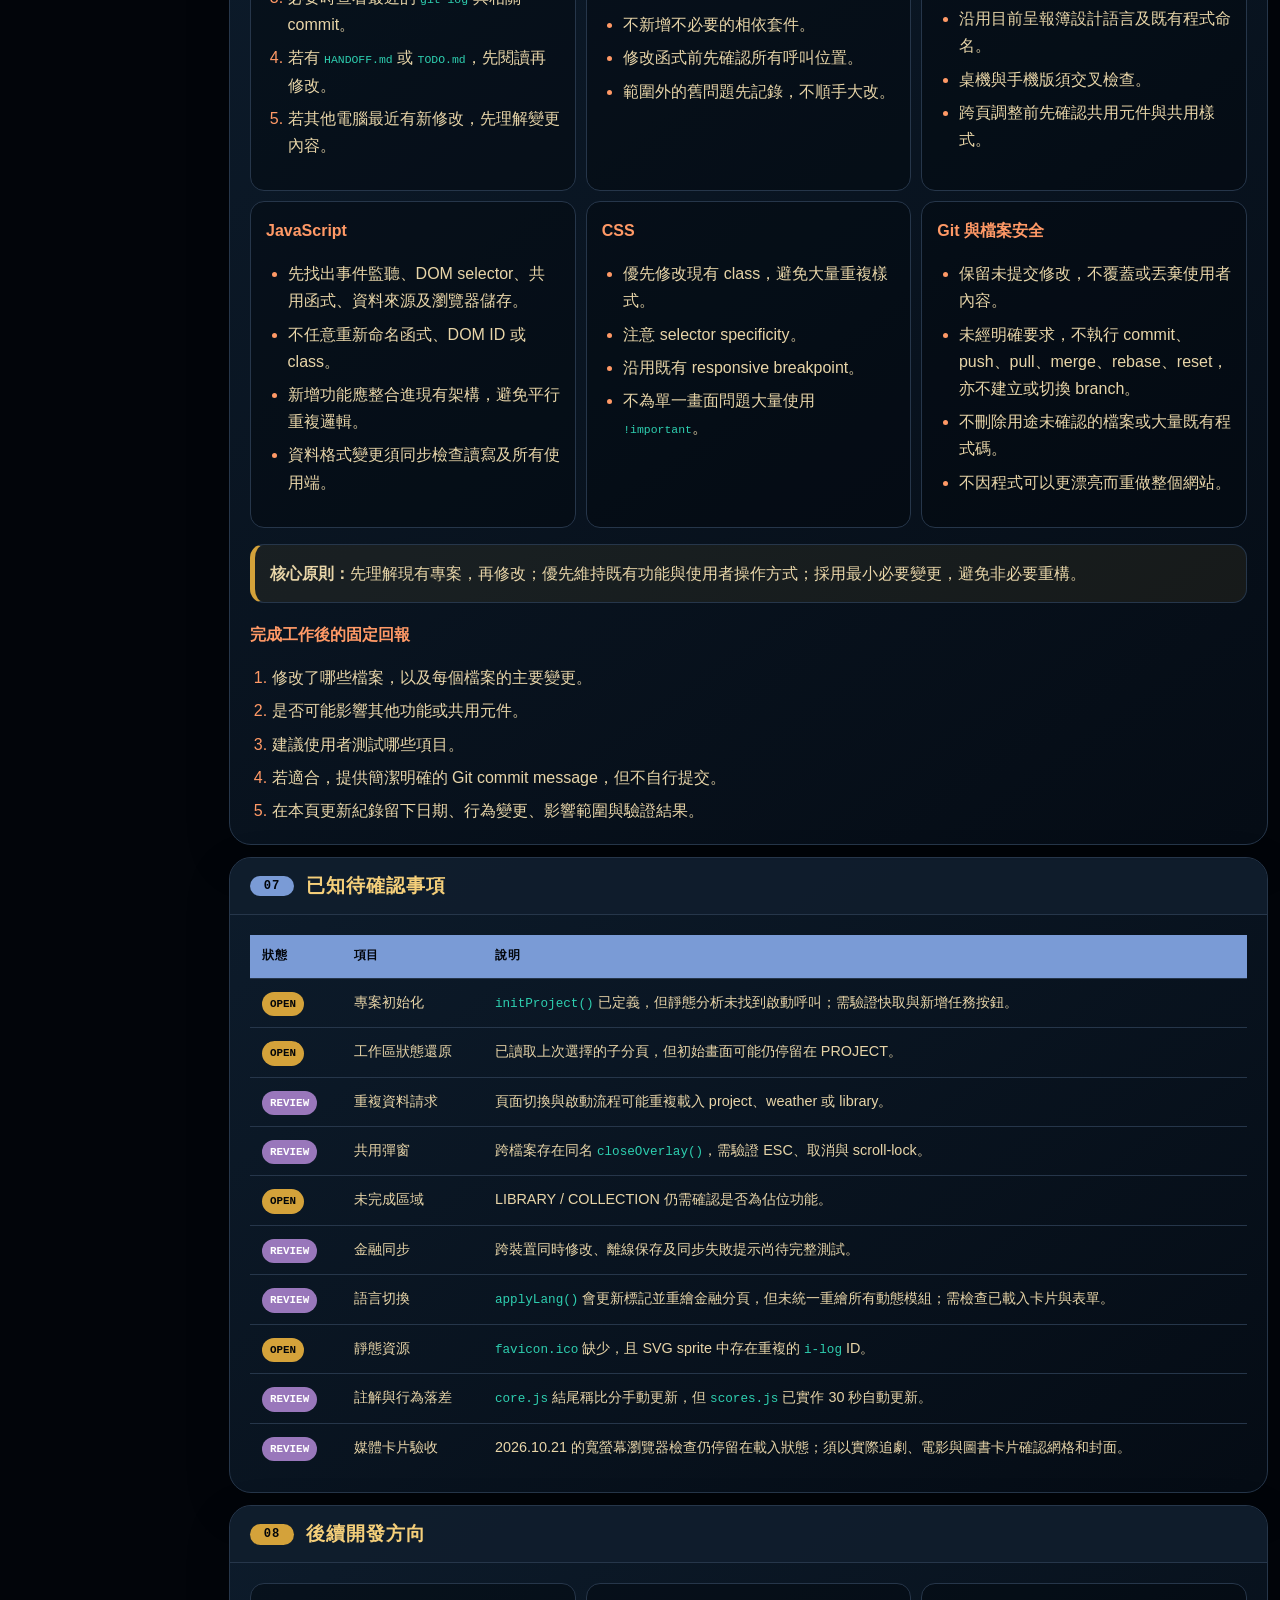
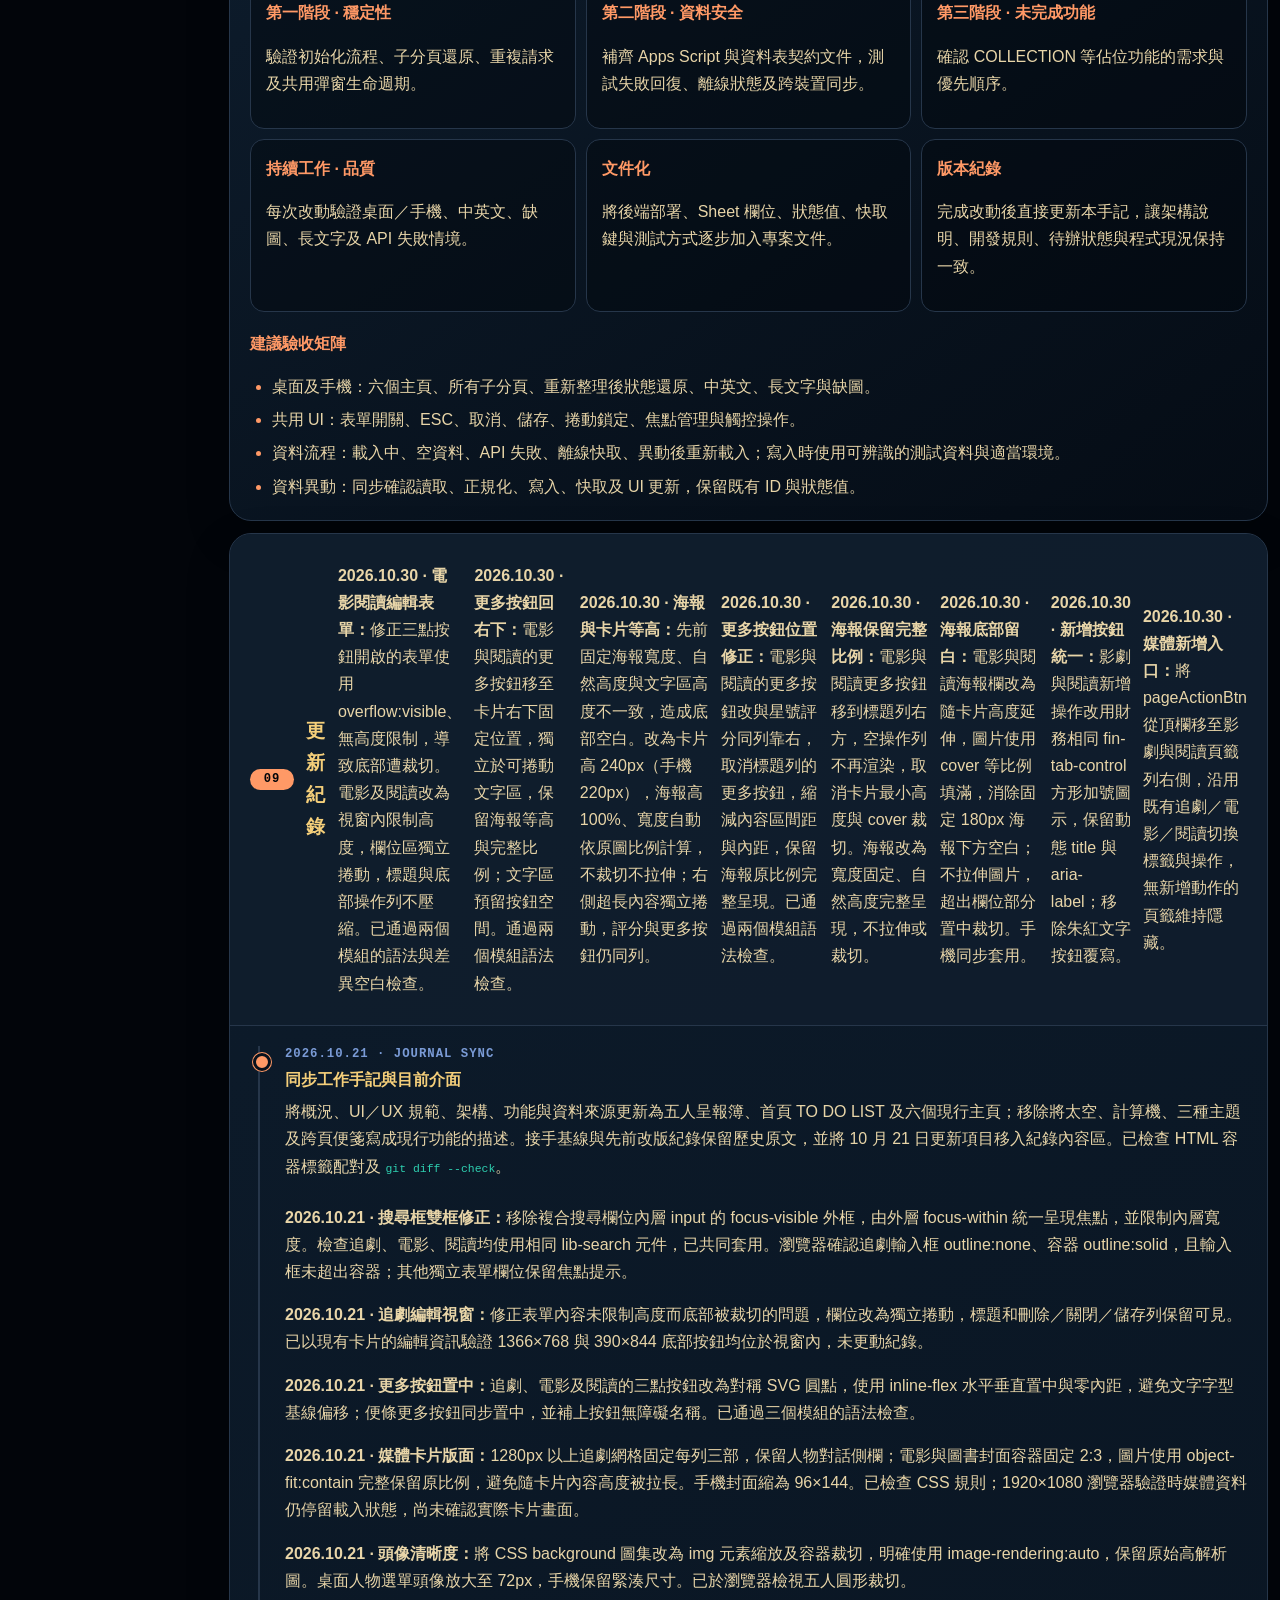
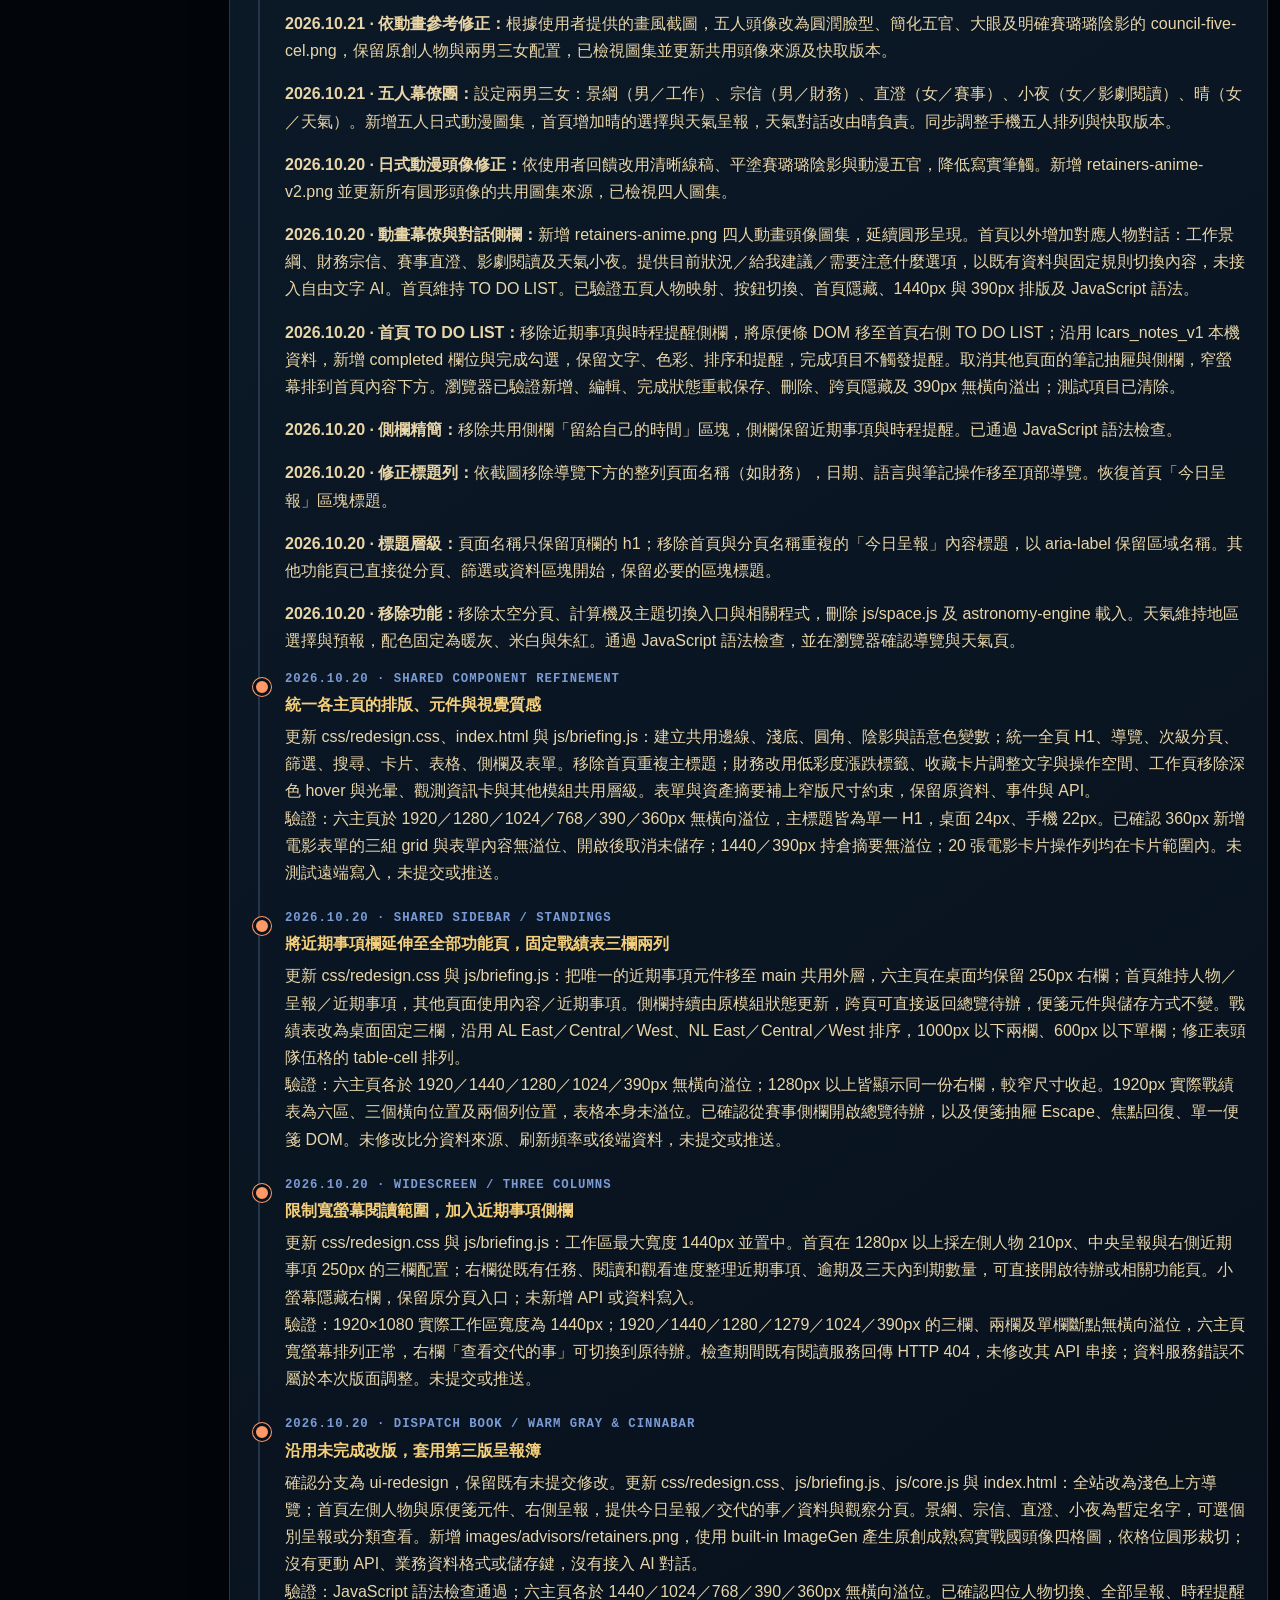
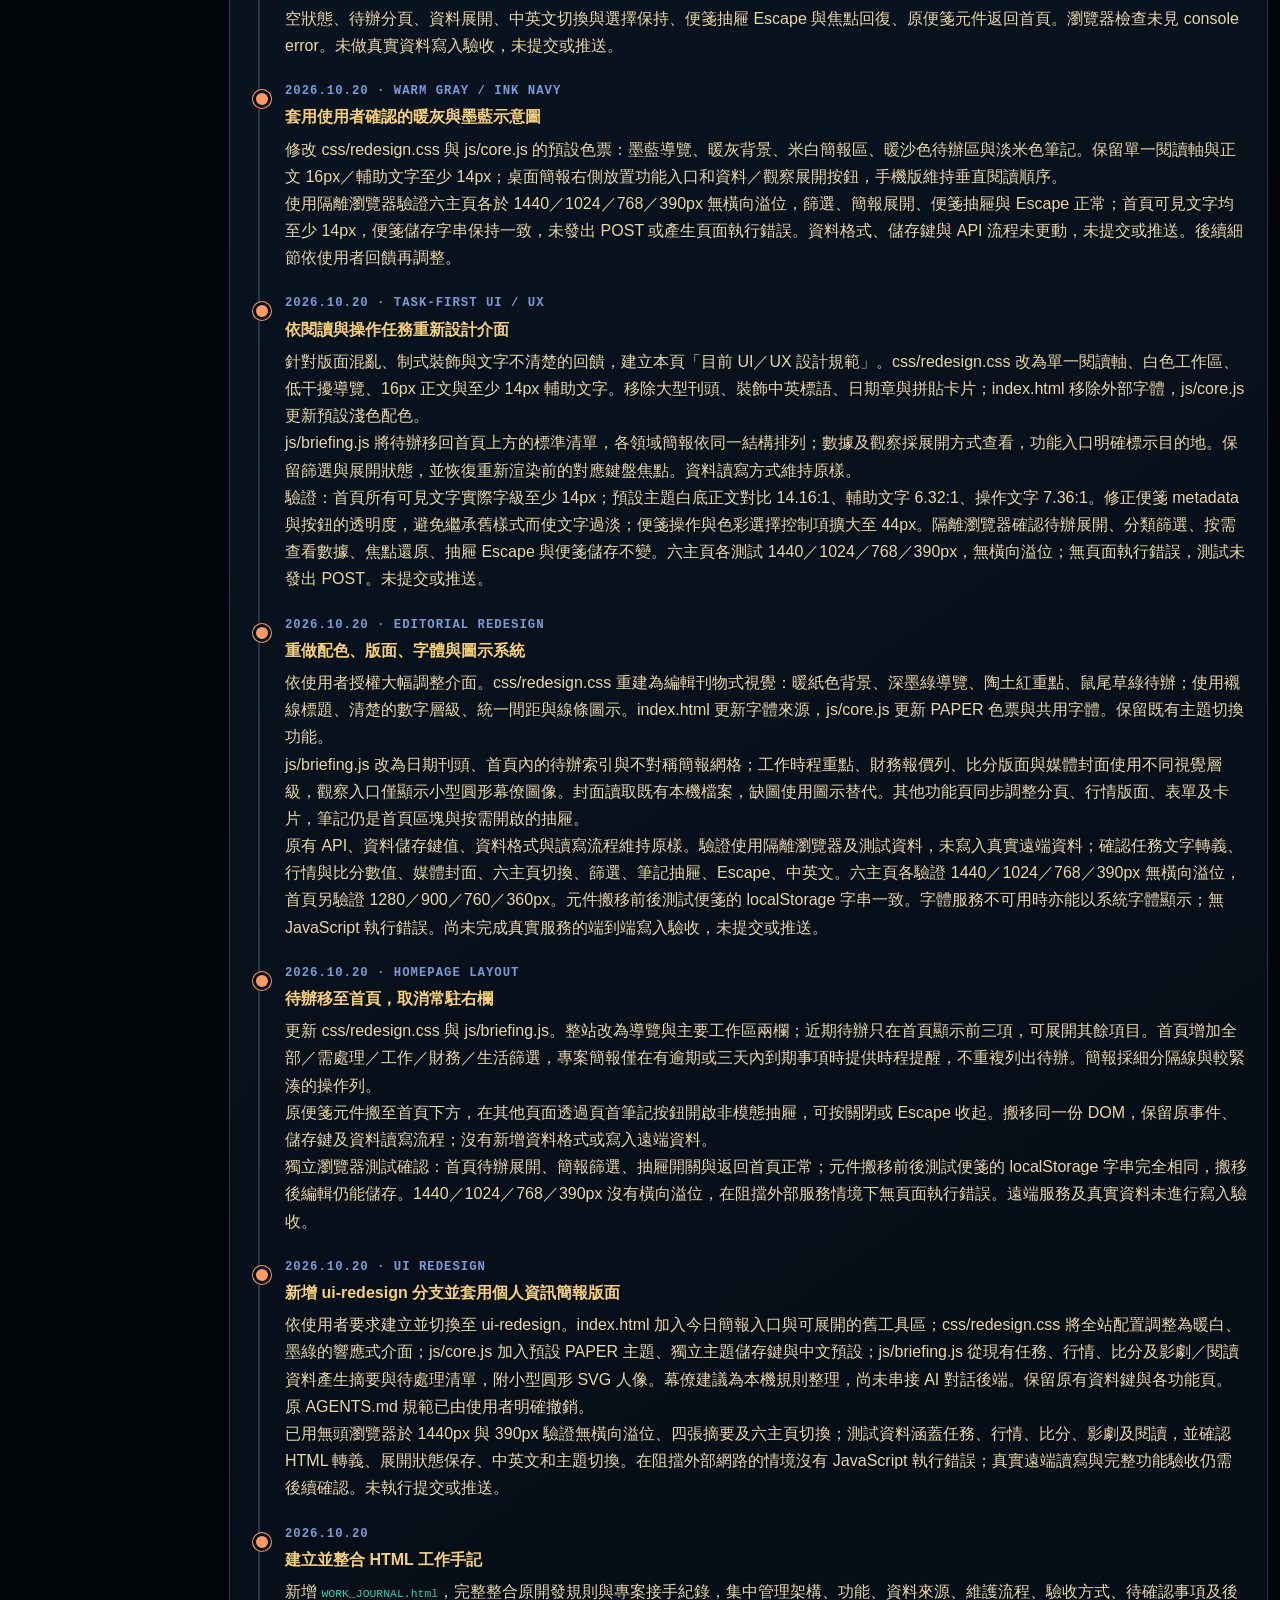
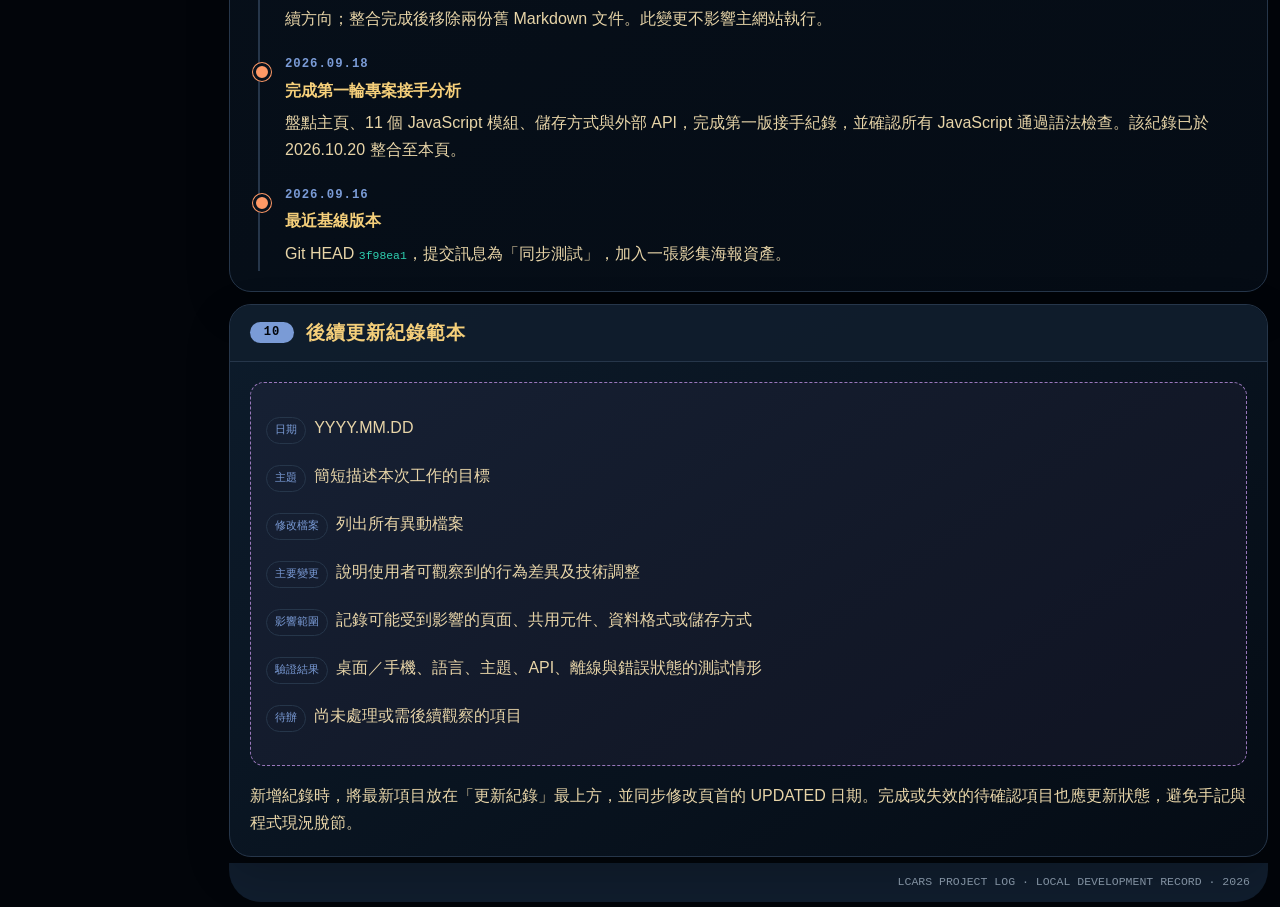
==== commit fc2820d2: "1031.0122 財務介面調整" ====
--- a/WORK_JOURNAL.html
+++ b/WORK_JOURNAL.html
@@ -803,6 +803,14 @@
           <div class="panel-head">
             <span class="section-number">09</span>
             <h2>更新紀錄</h2>
+            <p><strong>2026.10.30 · 電影閱讀編輯表單：</strong>修正三點按鈕開啟的表單使用 overflow:visible、無高度限制，導致底部遭裁切。電影及閱讀改為視窗內限制高度，欄位區獨立捲動，標題與底部操作列不壓縮。已通過兩個模組的語法與差異空白檢查。</p>
+            <p><strong>2026.10.30 · 更多按鈕回右下：</strong>電影與閱讀的更多按鈕移至卡片右下固定位置，獨立於可捲動文字區，保留海報等高與完整比例；文字區預留按鈕空間。通過兩個模組語法檢查。</p>
+            <p><strong>2026.10.30 · 海報與卡片等高：</strong>先前固定海報寬度、自然高度與文字區高度不一致，造成底部空白。改為卡片高 240px（手機 220px），海報高 100%、寬度自動依原圖比例計算，不裁切不拉伸；右側超長內容獨立捲動，評分與更多按鈕仍同列。</p>
+            <p><strong>2026.10.30 · 更多按鈕位置修正：</strong>電影與閱讀的更多按鈕改與星號評分同列靠右，取消標題列的更多按鈕，縮減內容區間距與內距，保留海報原比例完整呈現。已通過兩個模組語法檢查。</p>
+            <p><strong>2026.10.30 · 海報保留完整比例：</strong>電影與閱讀更多按鈕移到標題列右方，空操作列不再渲染，取消卡片最小高度與 cover 裁切。海報改為寬度固定、自然高度完整呈現，不拉伸或裁切。</p>
+            <p><strong>2026.10.30 · 海報底部留白：</strong>電影與閱讀海報欄改為隨卡片高度延伸，圖片使用 cover 等比例填滿，消除固定 180px 海報下方空白；不拉伸圖片，超出欄位部分置中裁切。手機同步套用。</p>
+            <p><strong>2026.10.30 · 新增按鈕統一：</strong>影劇與閱讀新增操作改用財務相同 fin-tab-control 方形加號圖示，保留動態 title 與 aria-label；移除朱紅文字按鈕覆寫。</p>
+            <p><strong>2026.10.30 · 媒體新增入口：</strong>將 pageActionBtn 從頂欄移至影劇與閱讀頁籤列右側，沿用既有追劇／電影／閱讀切換標籤與操作，無新增動作的頁籤維持隱藏。</p>
           </div>
           <div class="panel-body">
             <div class="timeline">
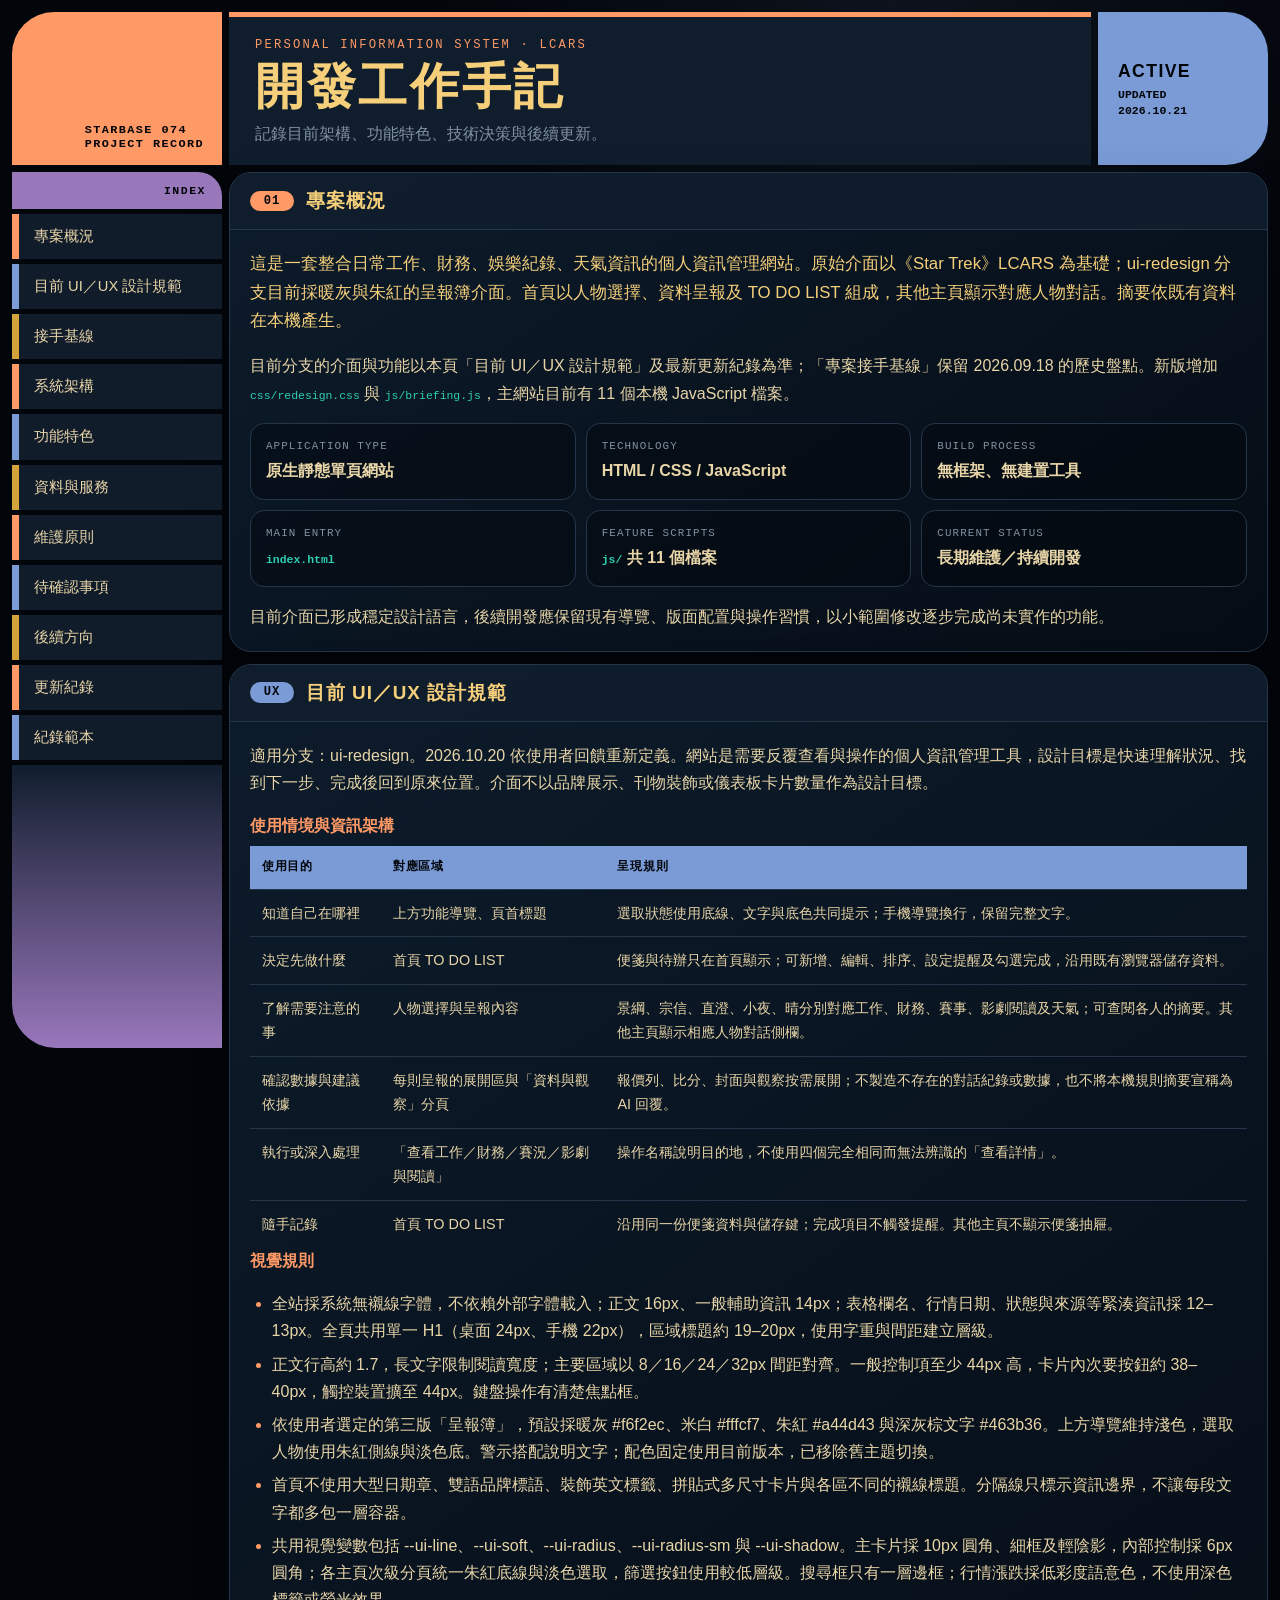
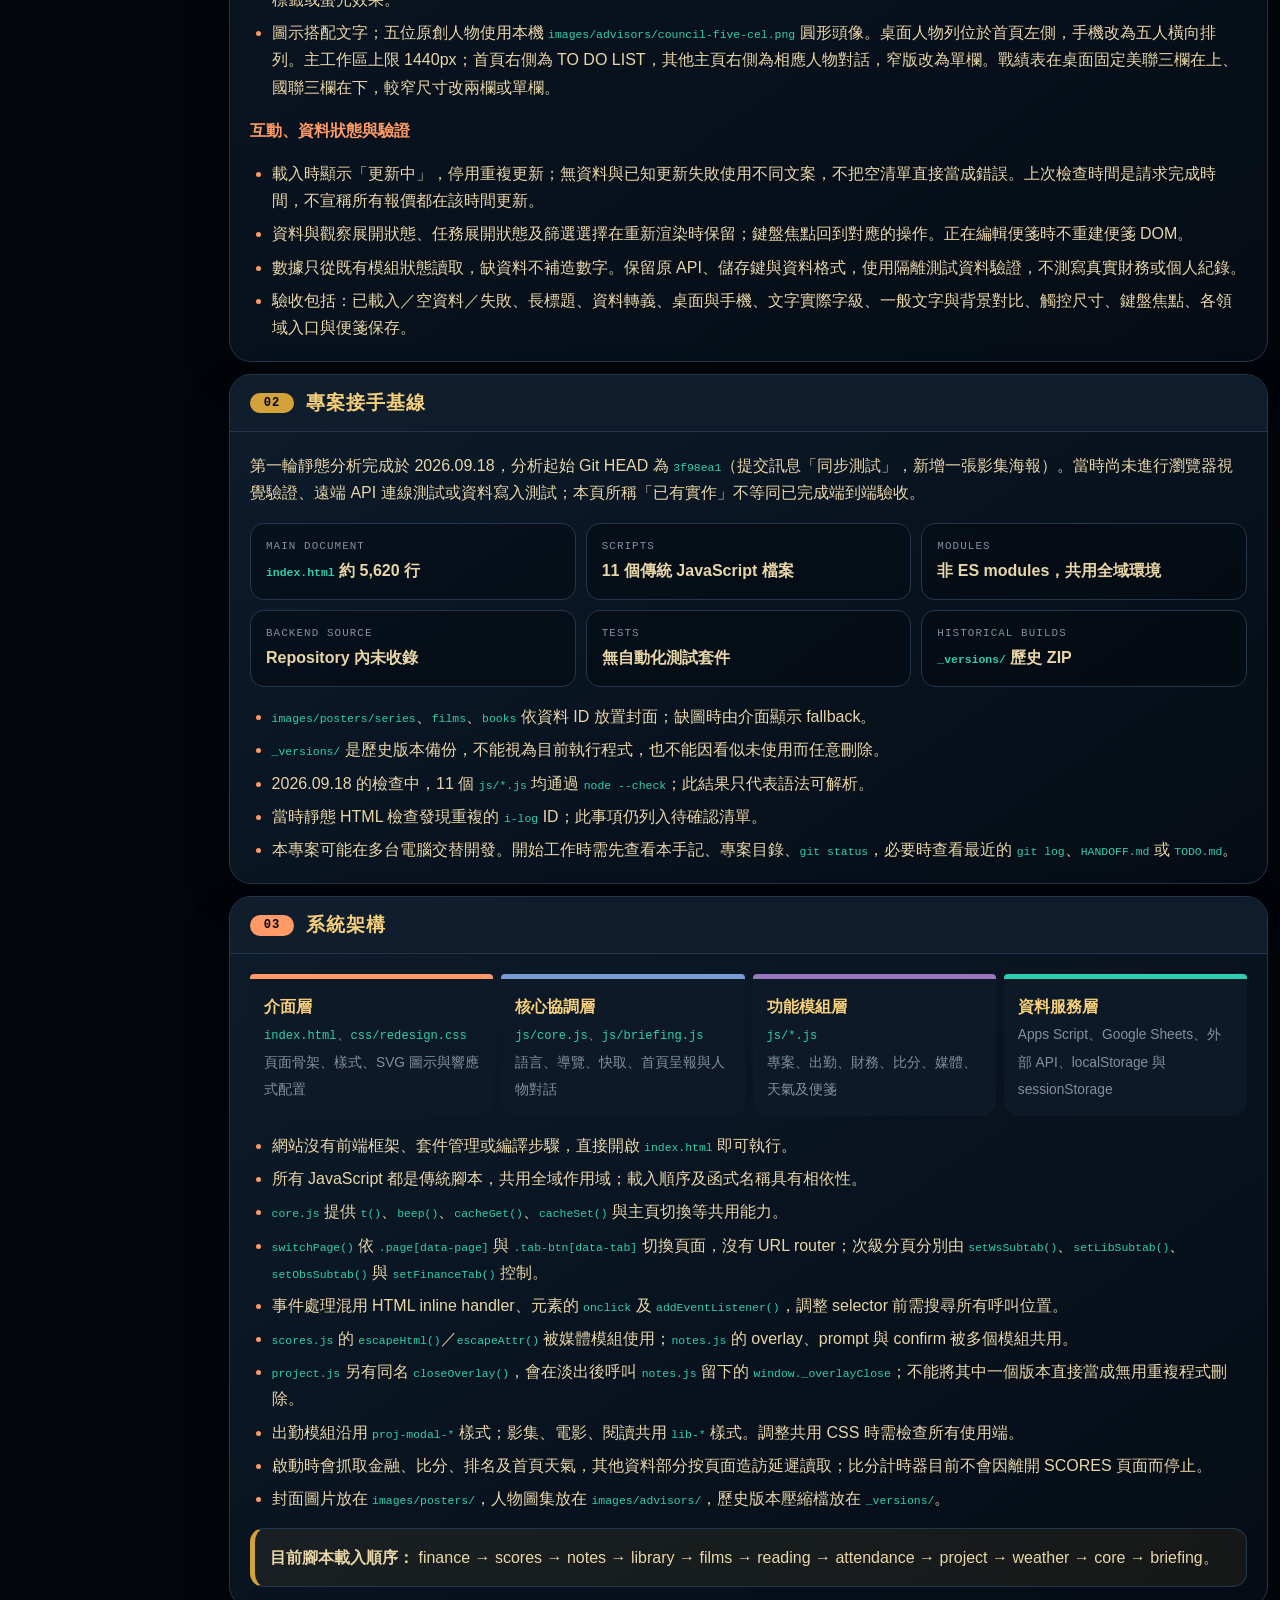
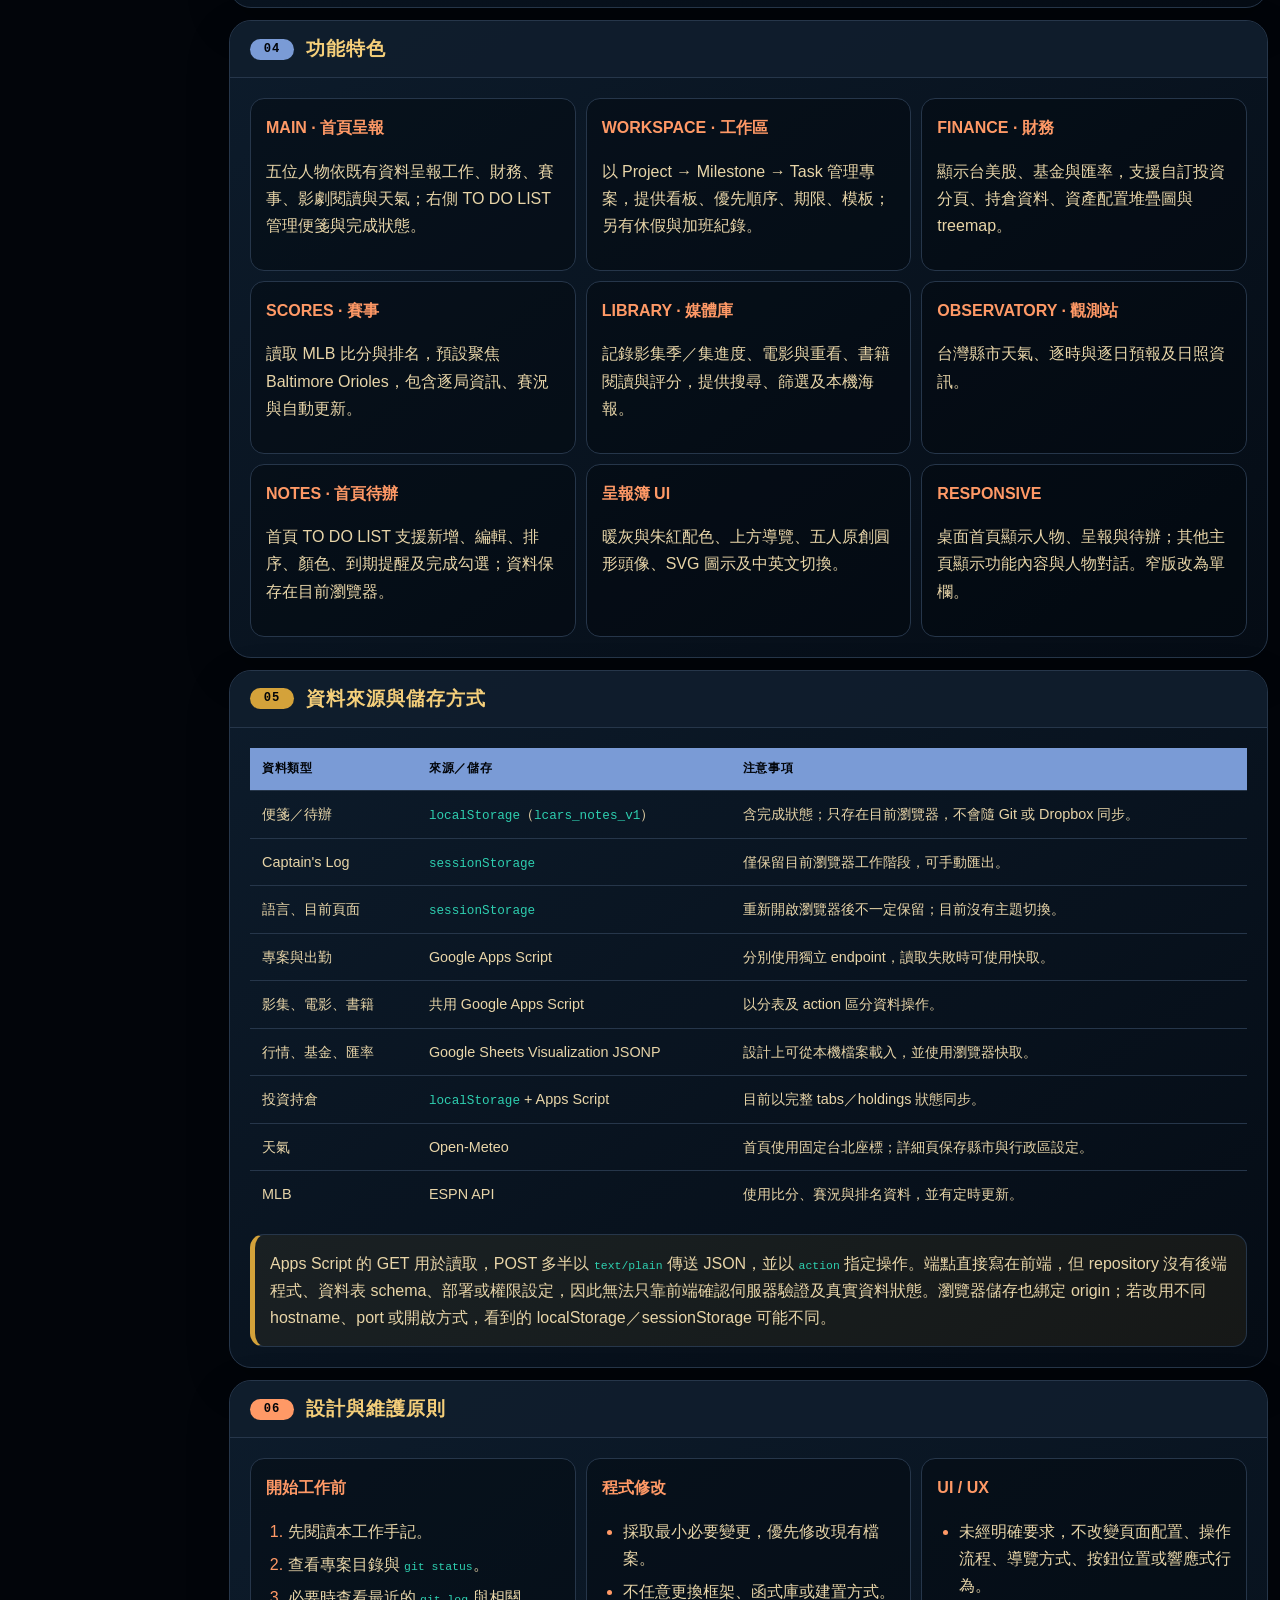
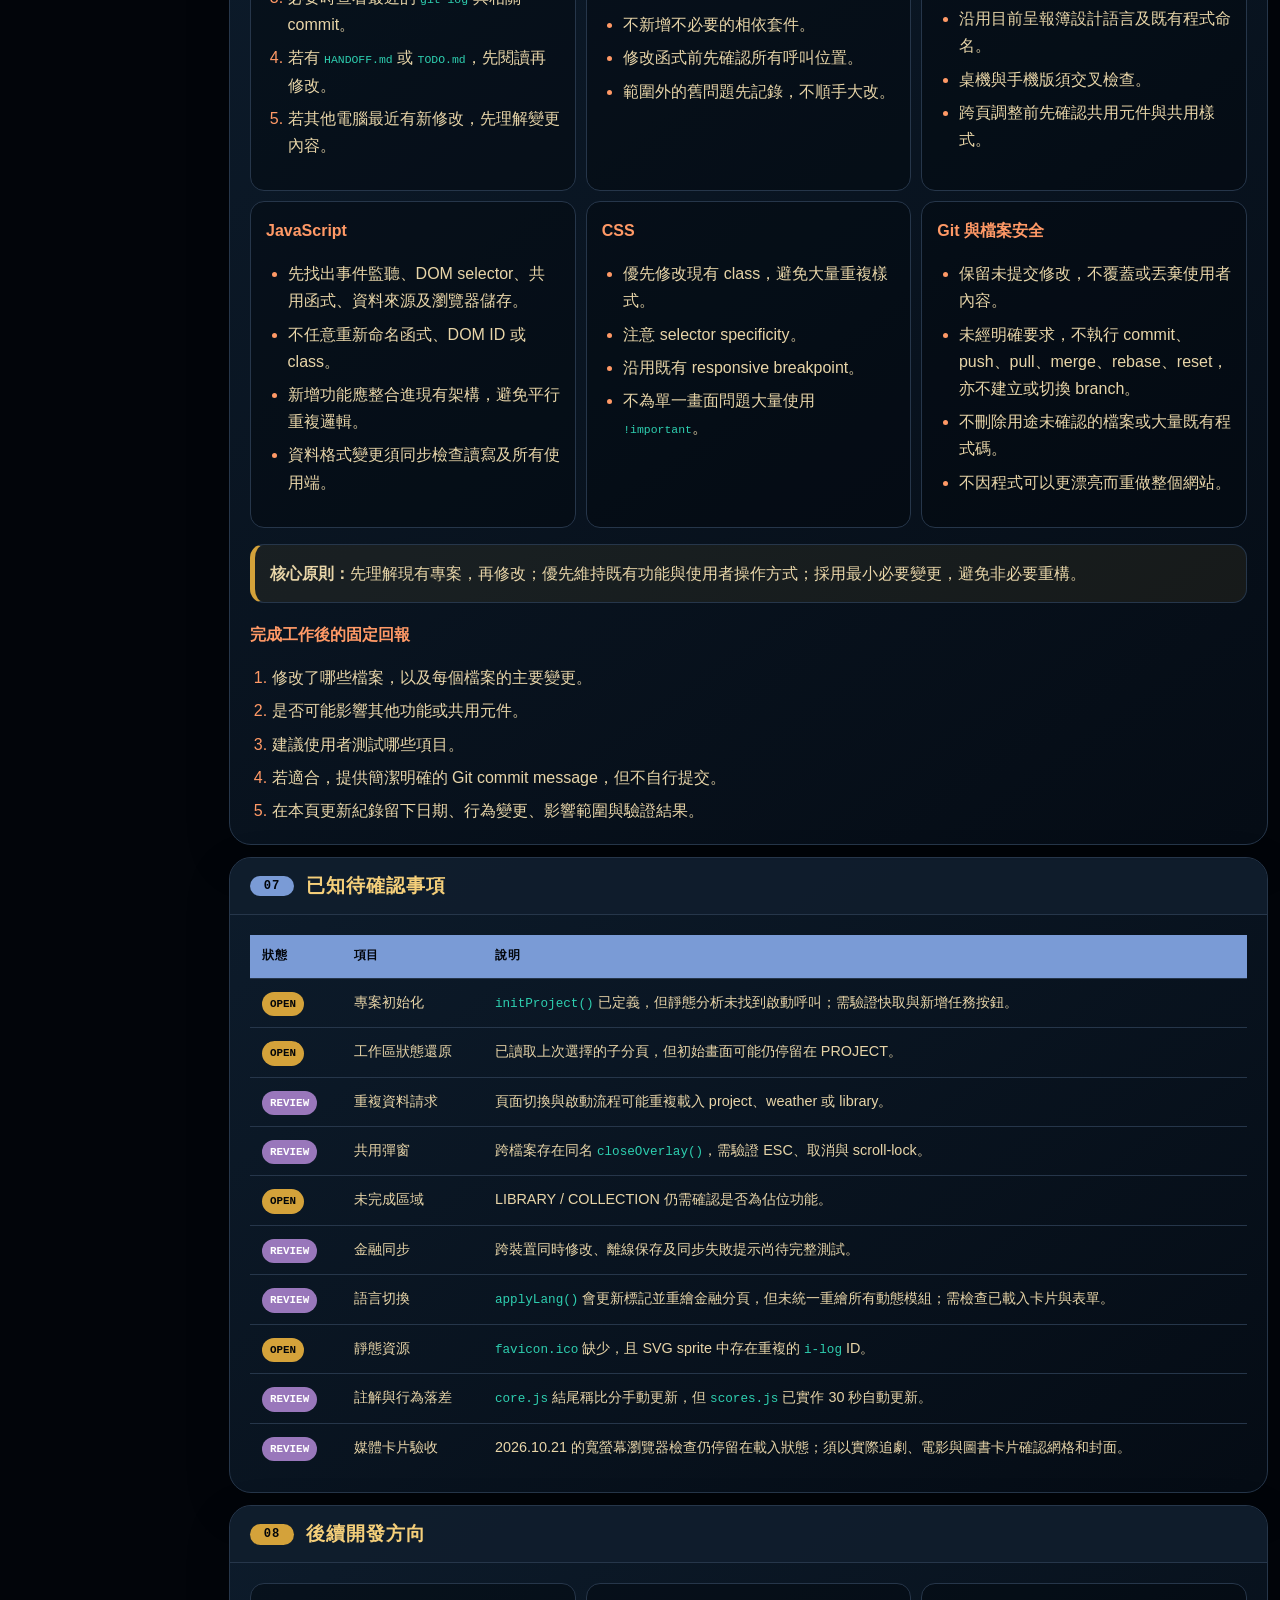
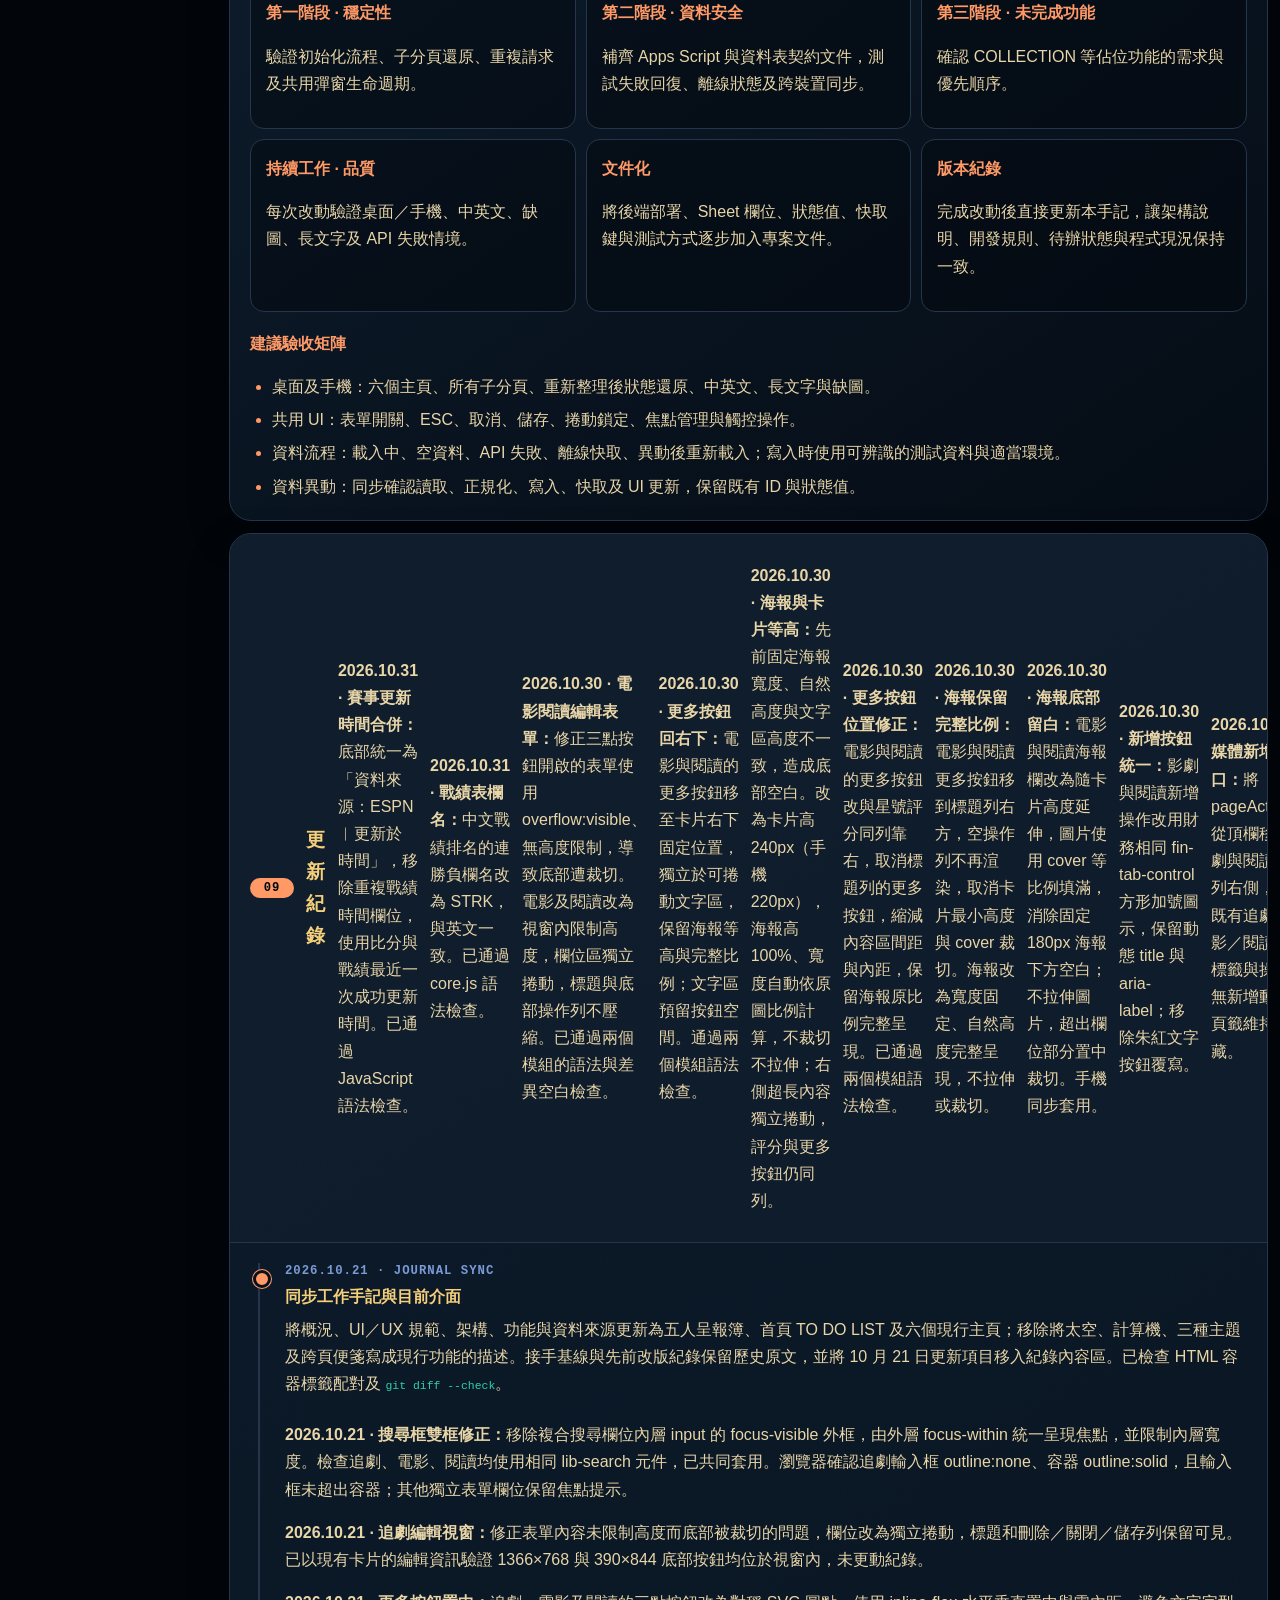
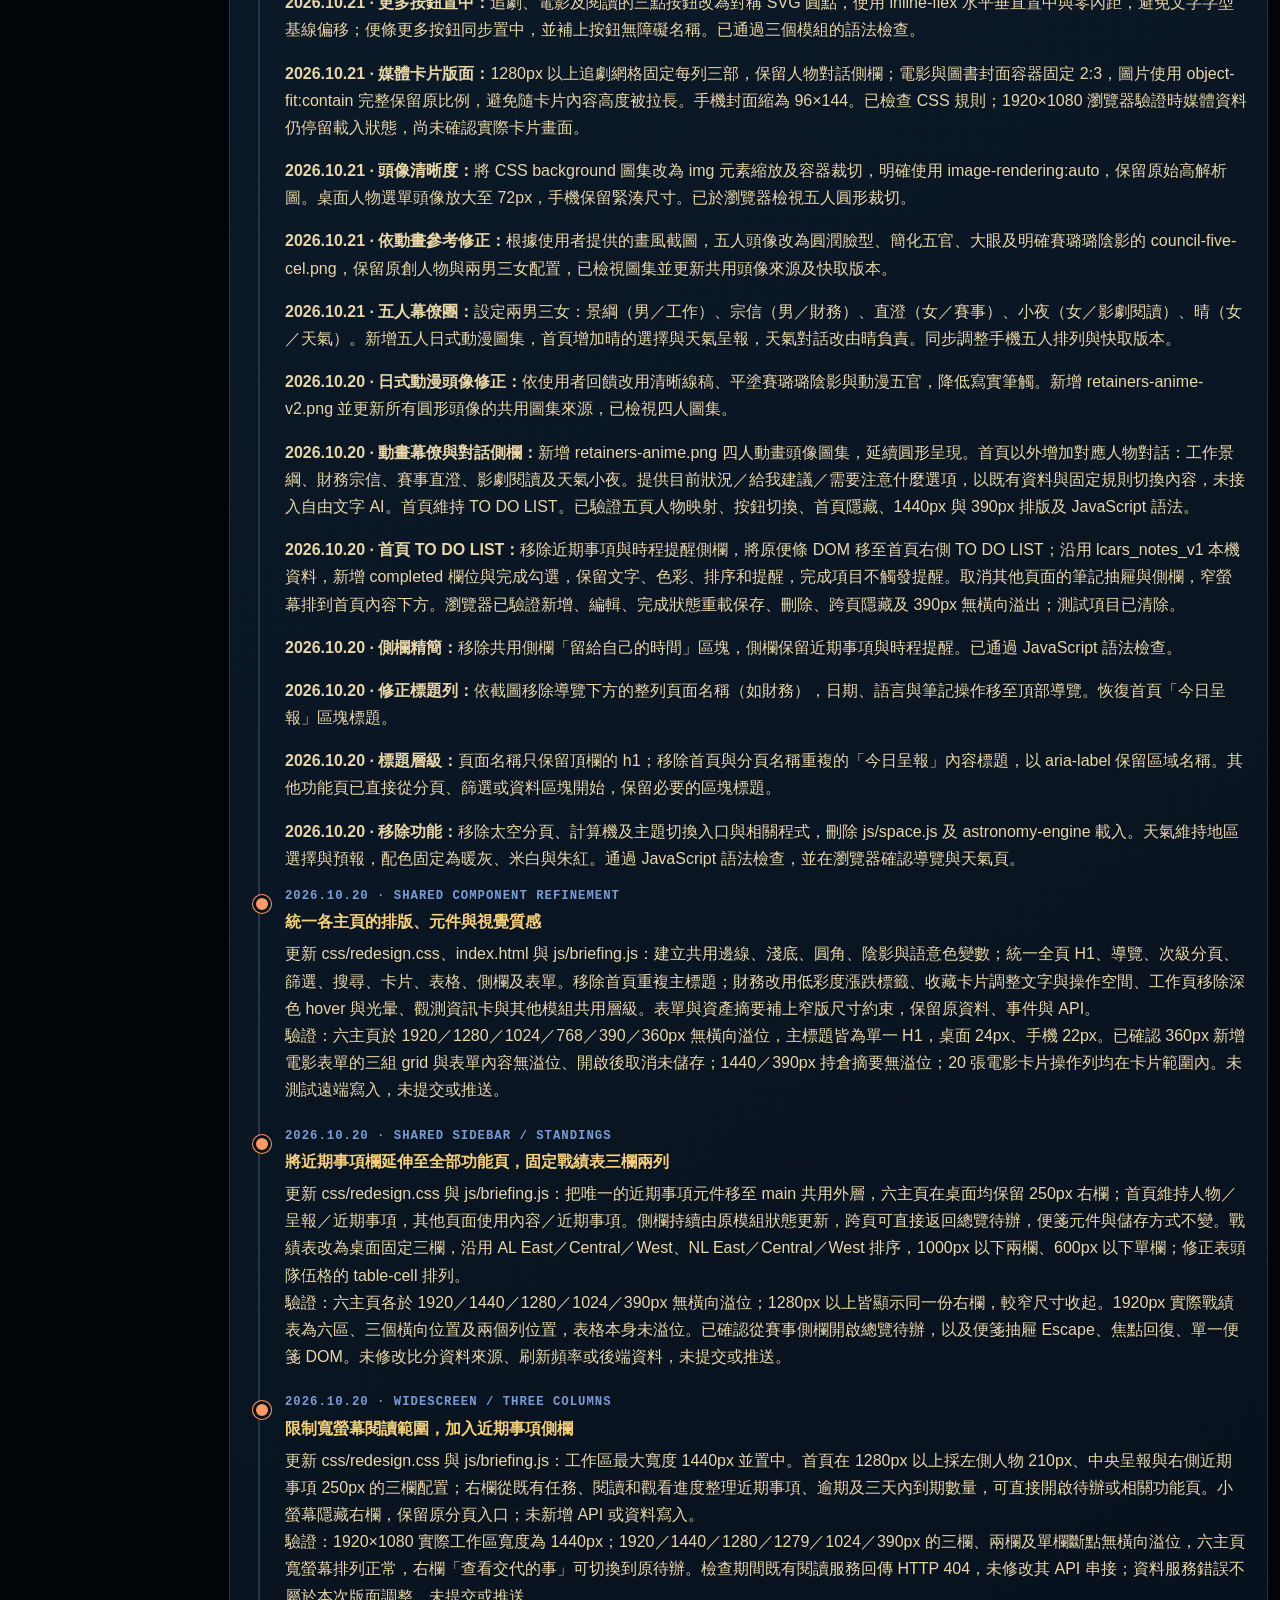
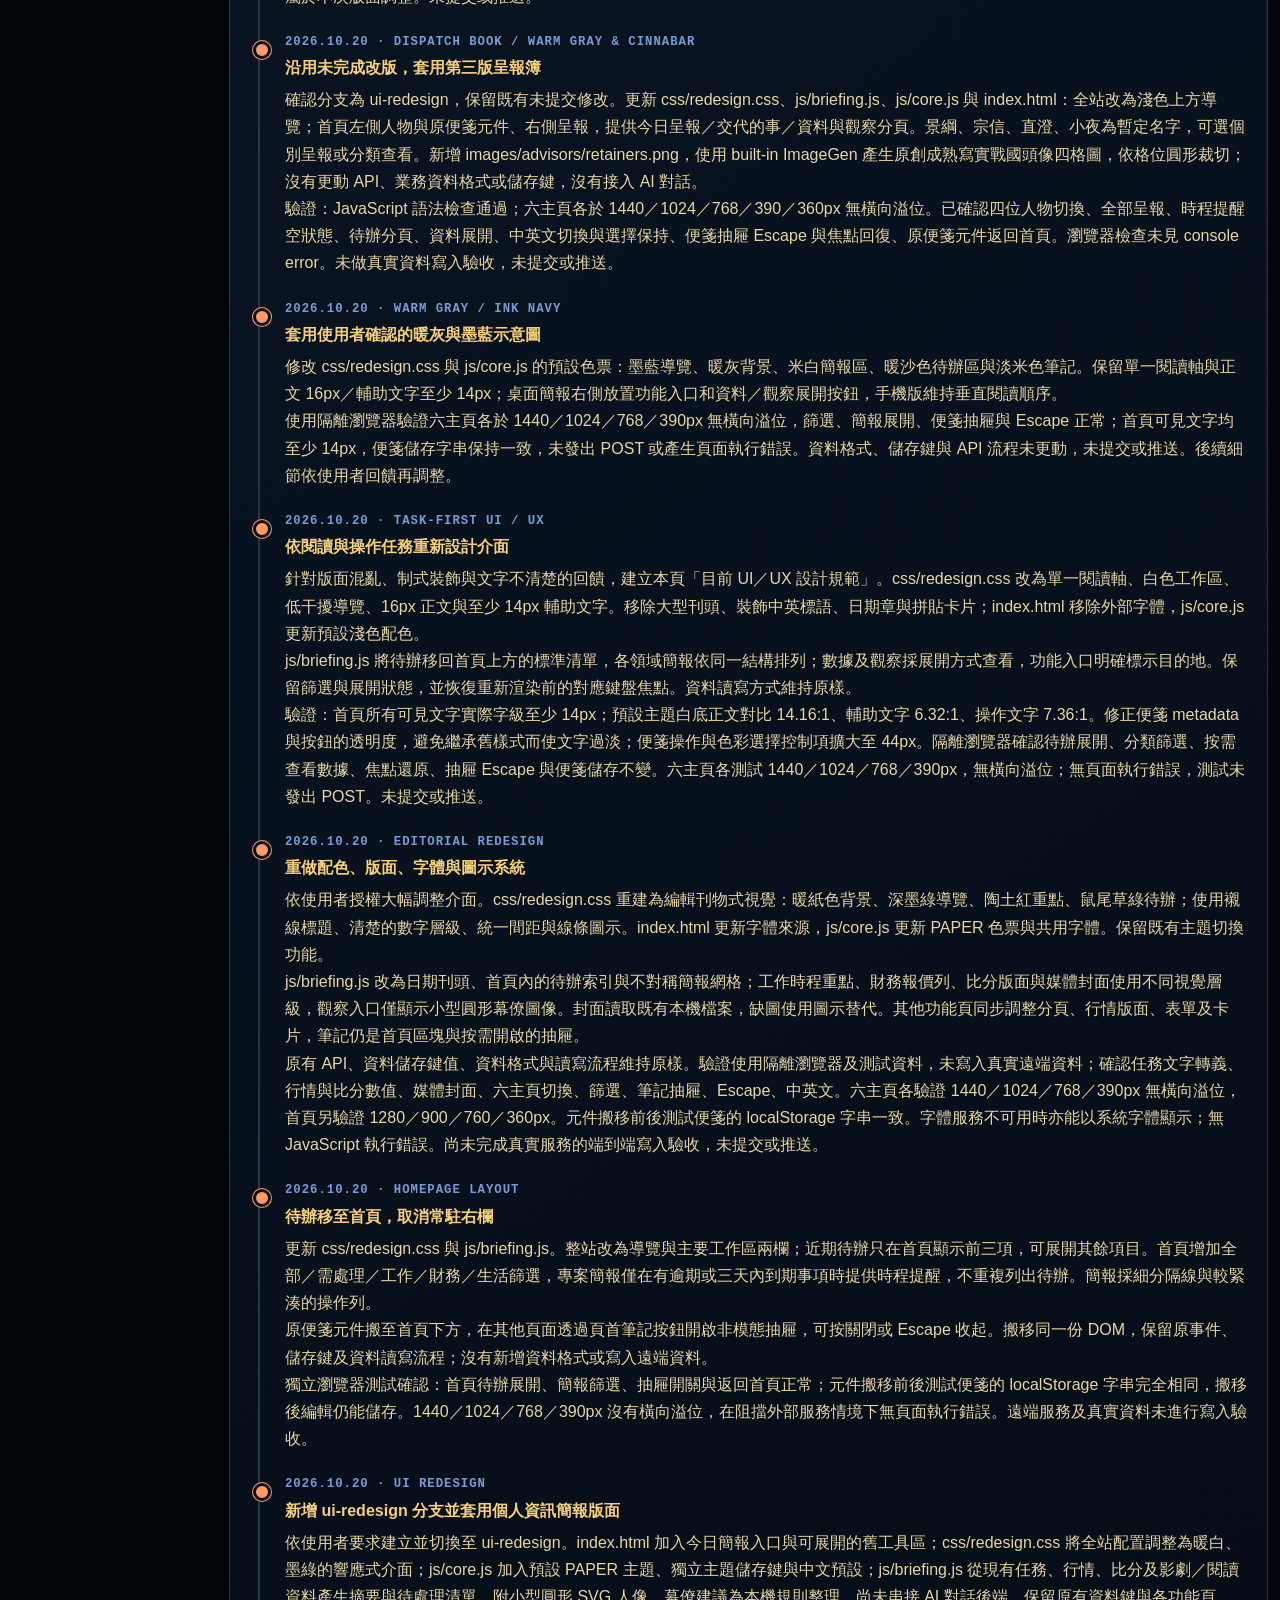
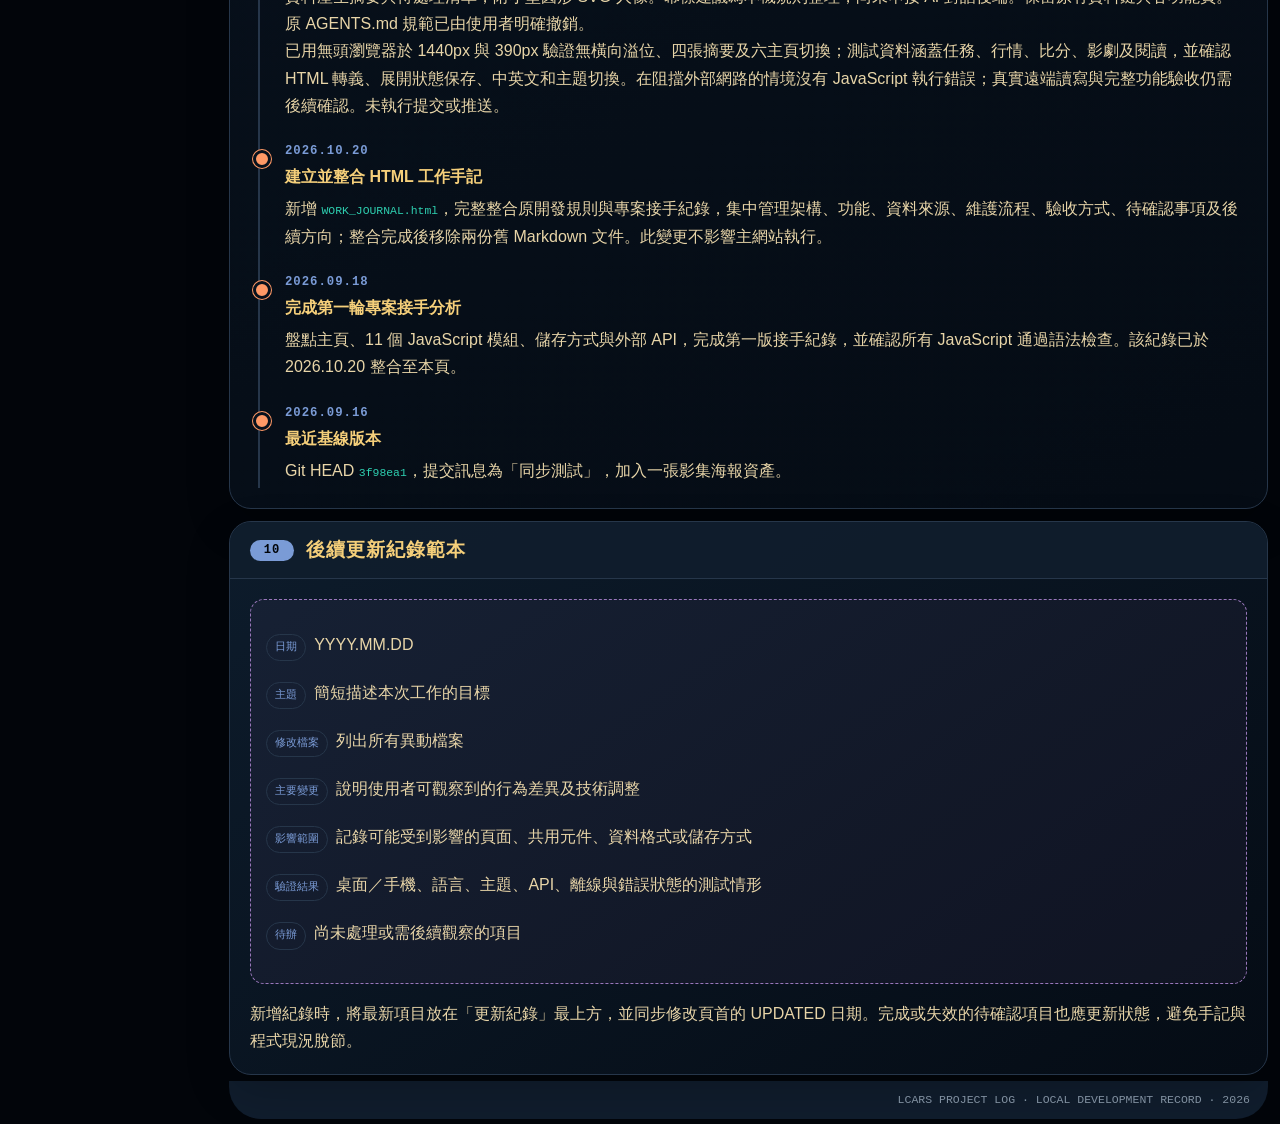
==== commit 9fb5608a: "1101.0132 影劇與閱讀介面調整" ====
--- a/WORK_JOURNAL.html
+++ b/WORK_JOURNAL.html
@@ -803,6 +803,8 @@
           <div class="panel-head">
             <span class="section-number">09</span>
             <h2>更新紀錄</h2>
+            <p><strong>2026.10.31 · 賽事更新時間合併：</strong>底部統一為「資料來源：ESPN︱更新於 時間」，移除重複戰績時間欄位，使用比分與戰績最近一次成功更新時間。已通過 JavaScript 語法檢查。</p>
+            <p><strong>2026.10.31 · 戰績表欄名：</strong>中文戰績排名的連勝負欄名改為 STRK，與英文一致。已通過 core.js 語法檢查。</p>
             <p><strong>2026.10.30 · 電影閱讀編輯表單：</strong>修正三點按鈕開啟的表單使用 overflow:visible、無高度限制，導致底部遭裁切。電影及閱讀改為視窗內限制高度，欄位區獨立捲動，標題與底部操作列不壓縮。已通過兩個模組的語法與差異空白檢查。</p>
             <p><strong>2026.10.30 · 更多按鈕回右下：</strong>電影與閱讀的更多按鈕移至卡片右下固定位置，獨立於可捲動文字區，保留海報等高與完整比例；文字區預留按鈕空間。通過兩個模組語法檢查。</p>
             <p><strong>2026.10.30 · 海報與卡片等高：</strong>先前固定海報寬度、自然高度與文字區高度不一致，造成底部空白。改為卡片高 240px（手機 220px），海報高 100%、寬度自動依原圖比例計算，不裁切不拉伸；右側超長內容獨立捲動，評分與更多按鈕仍同列。</p>
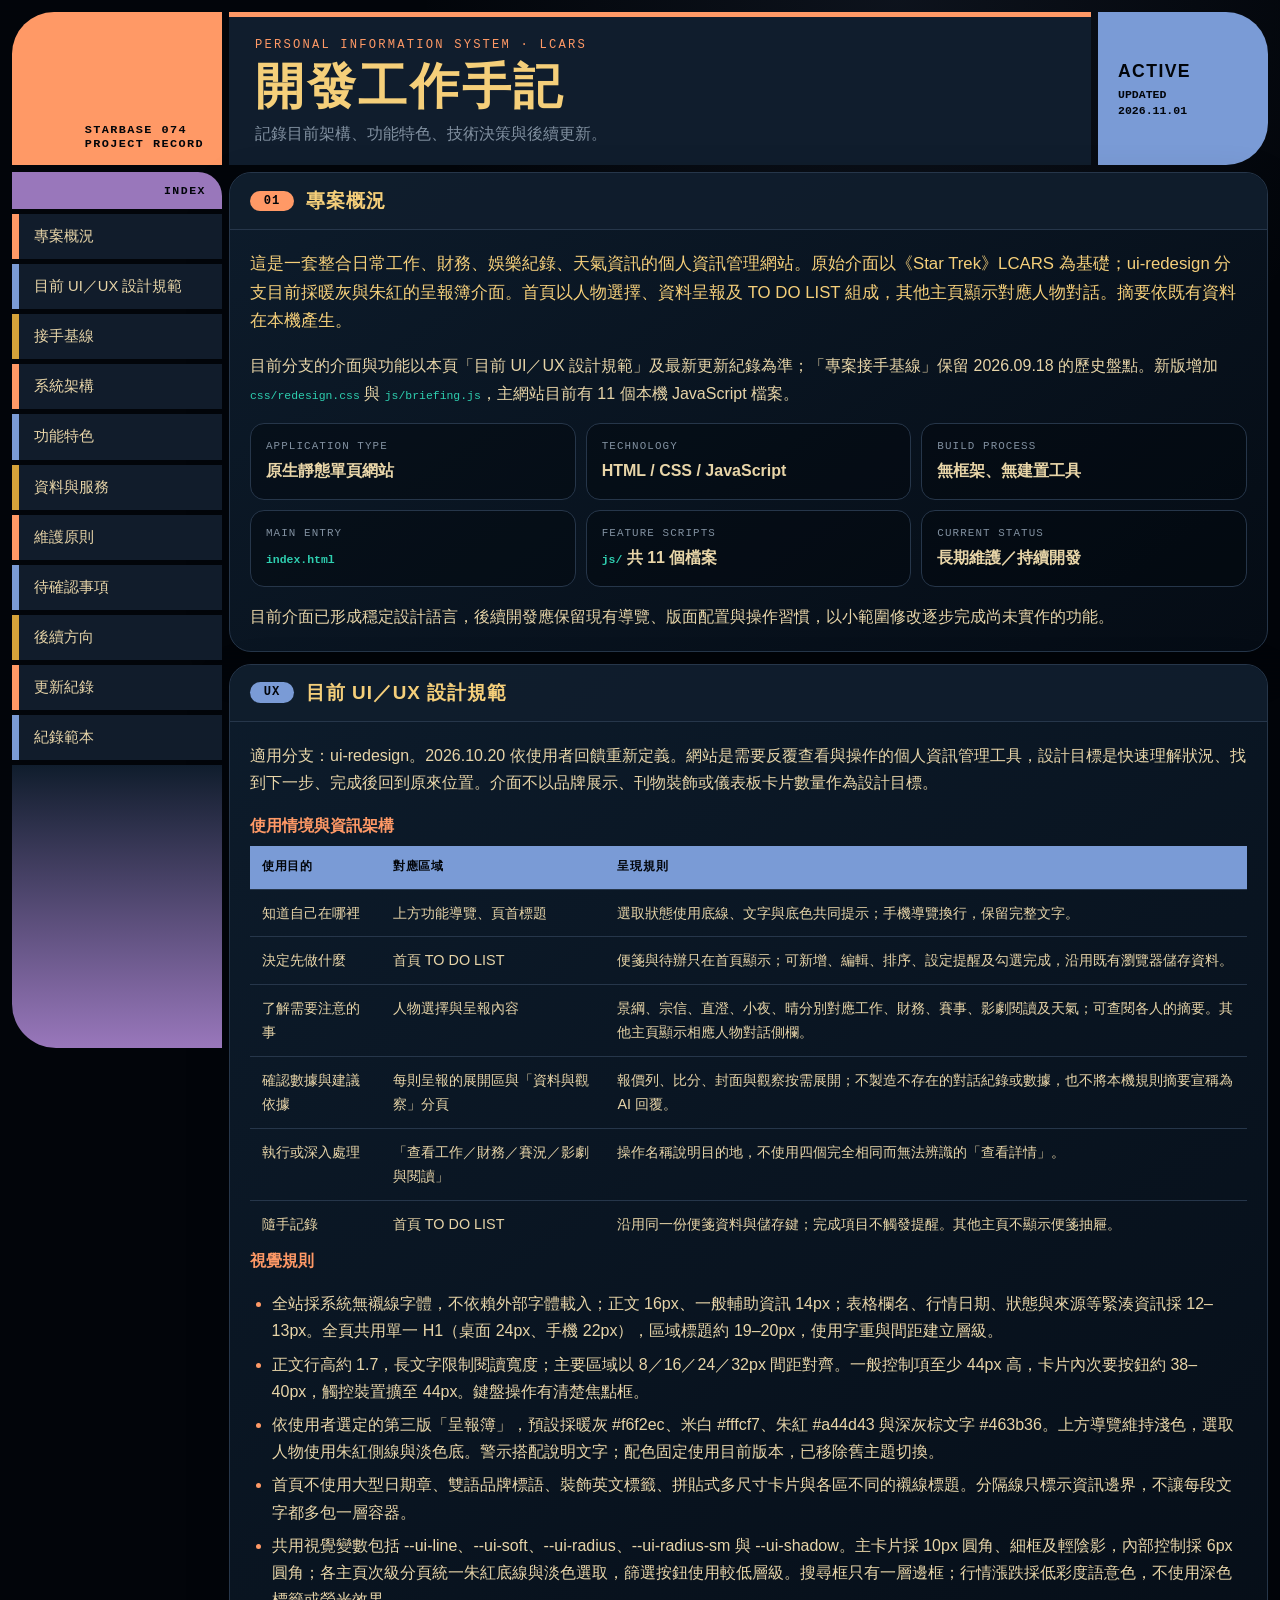
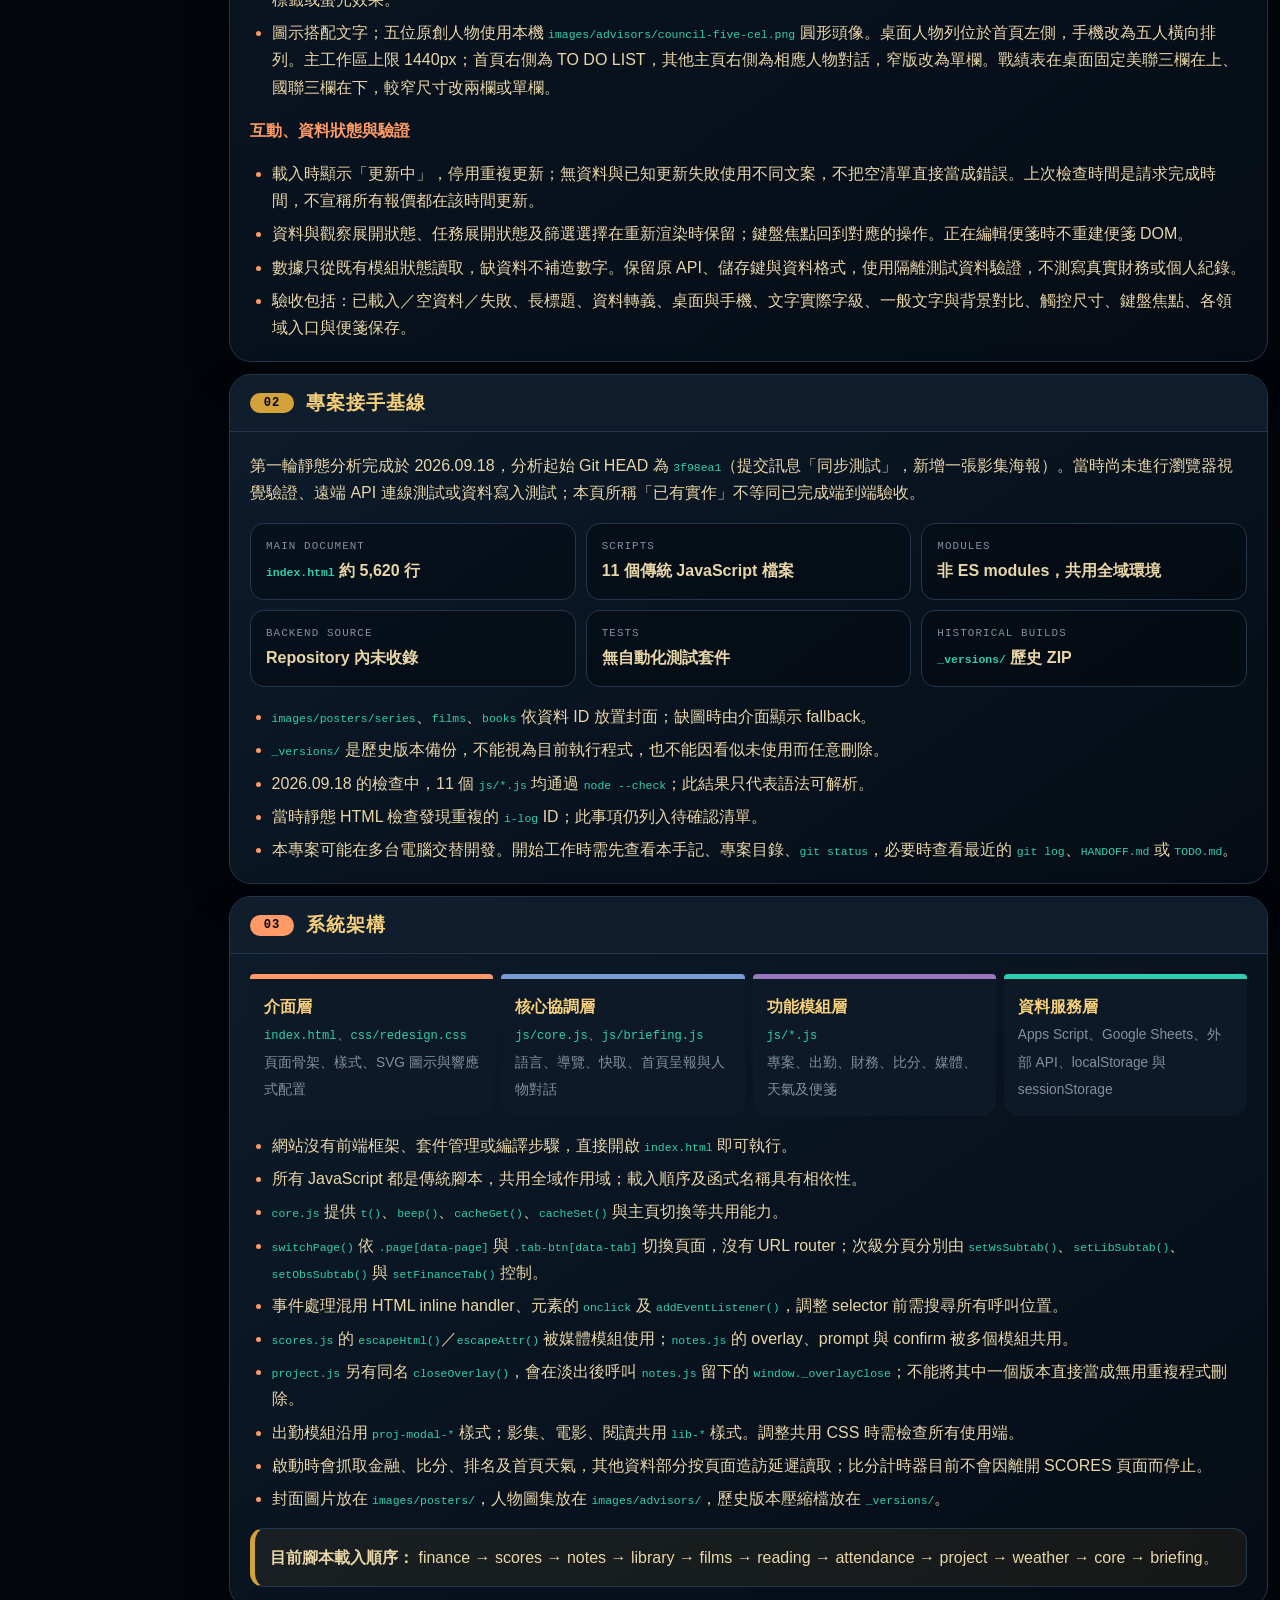
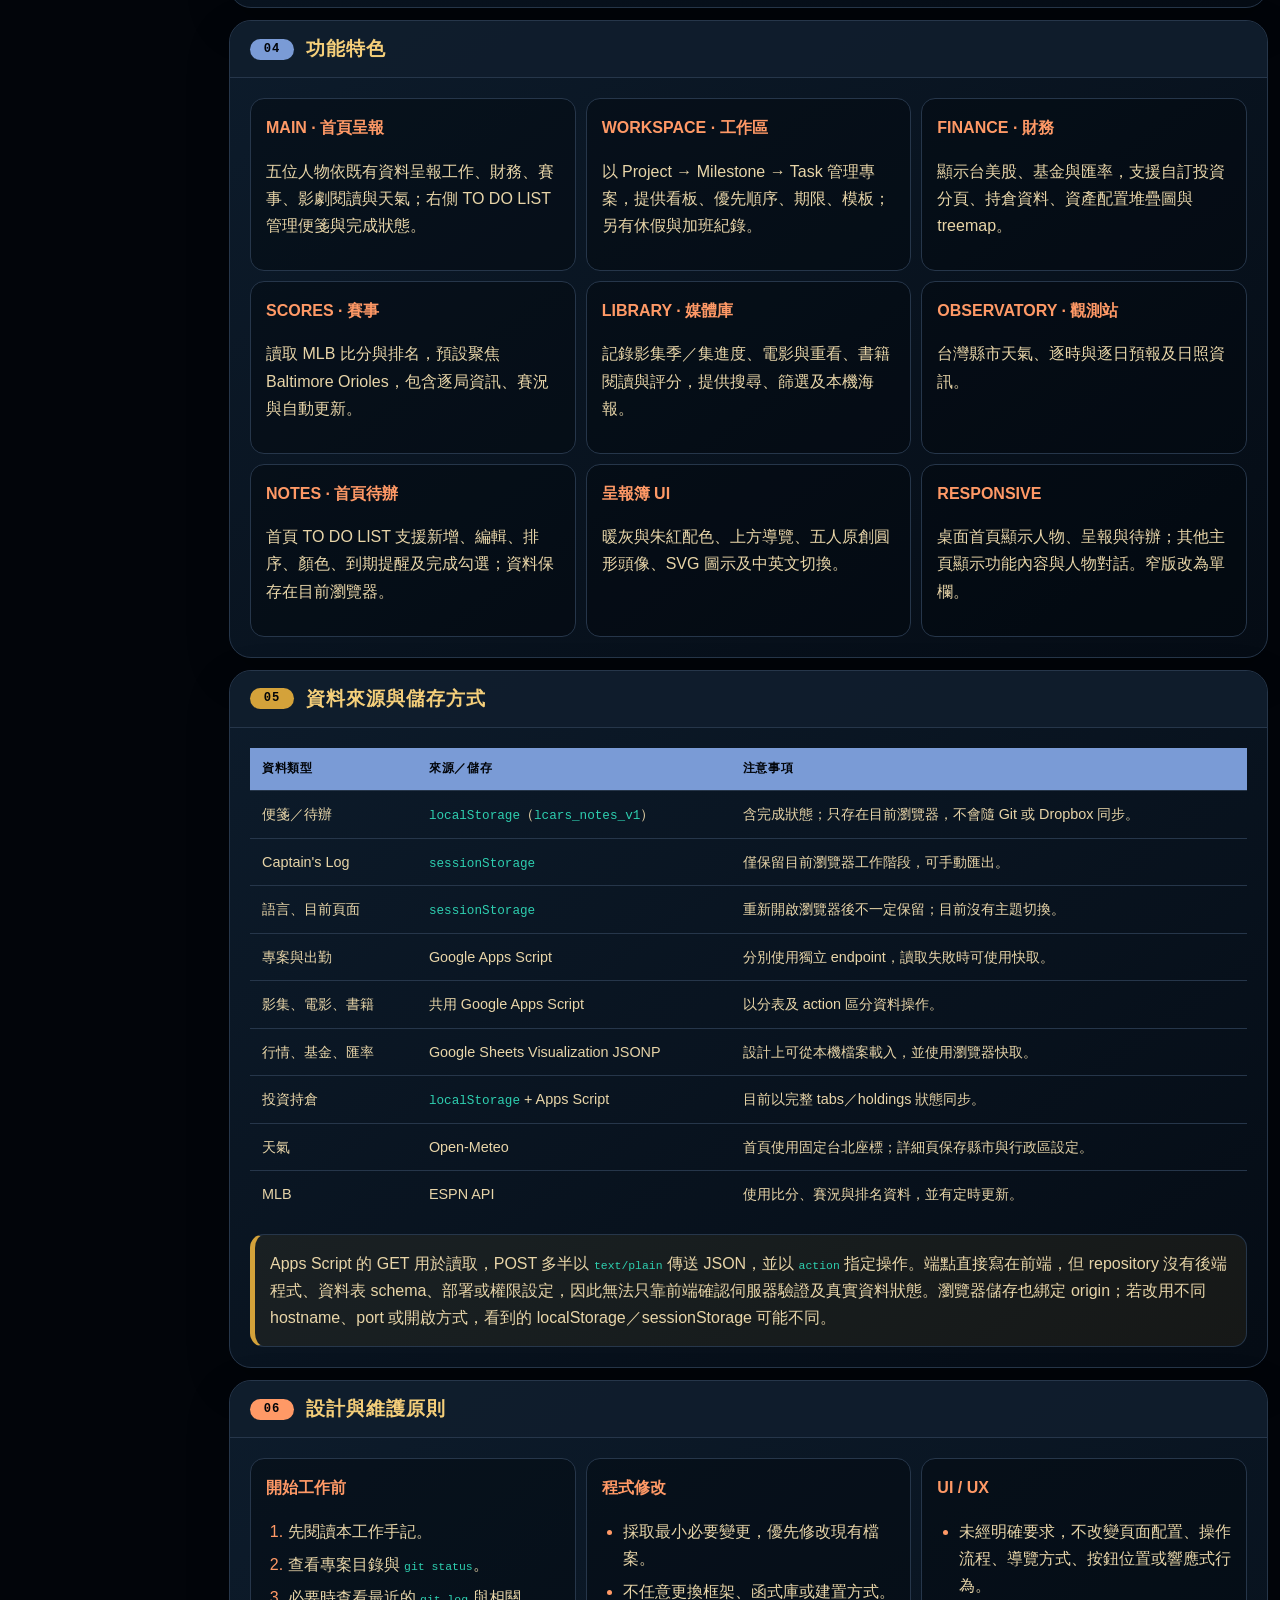
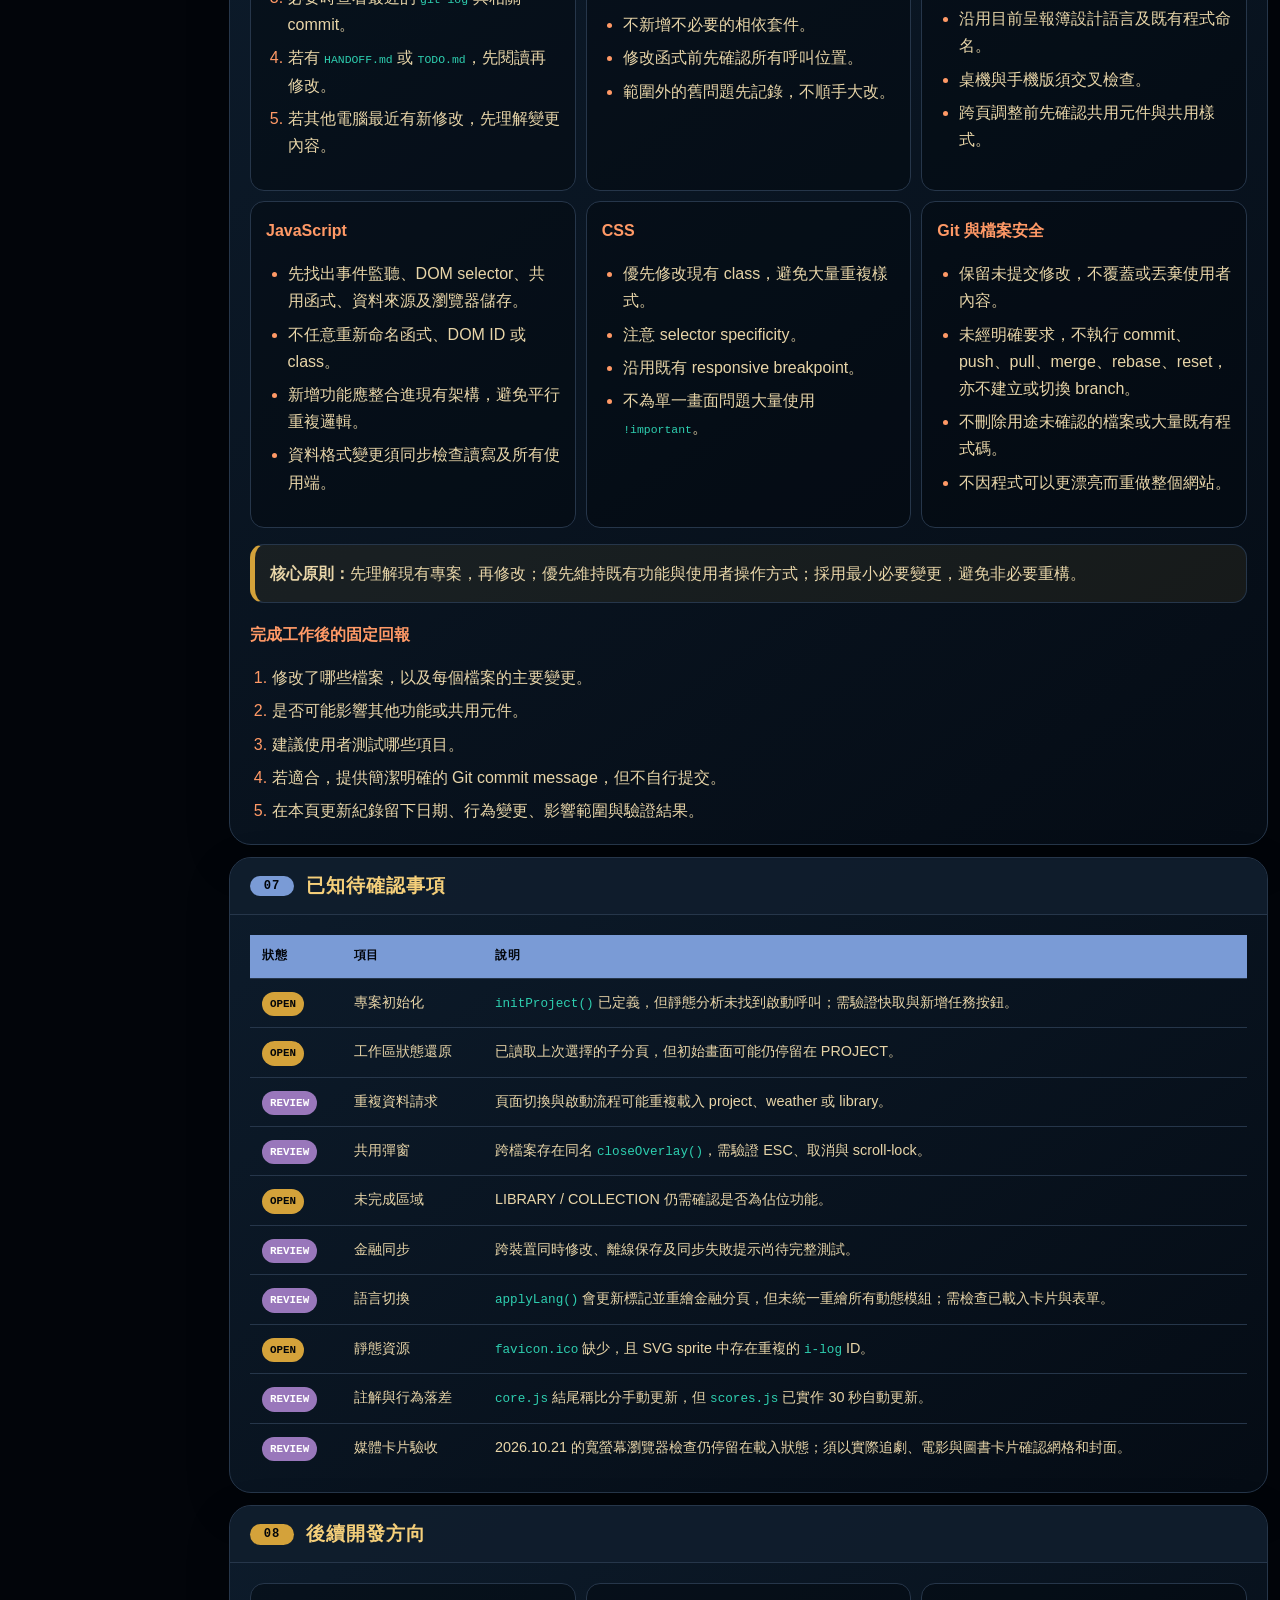
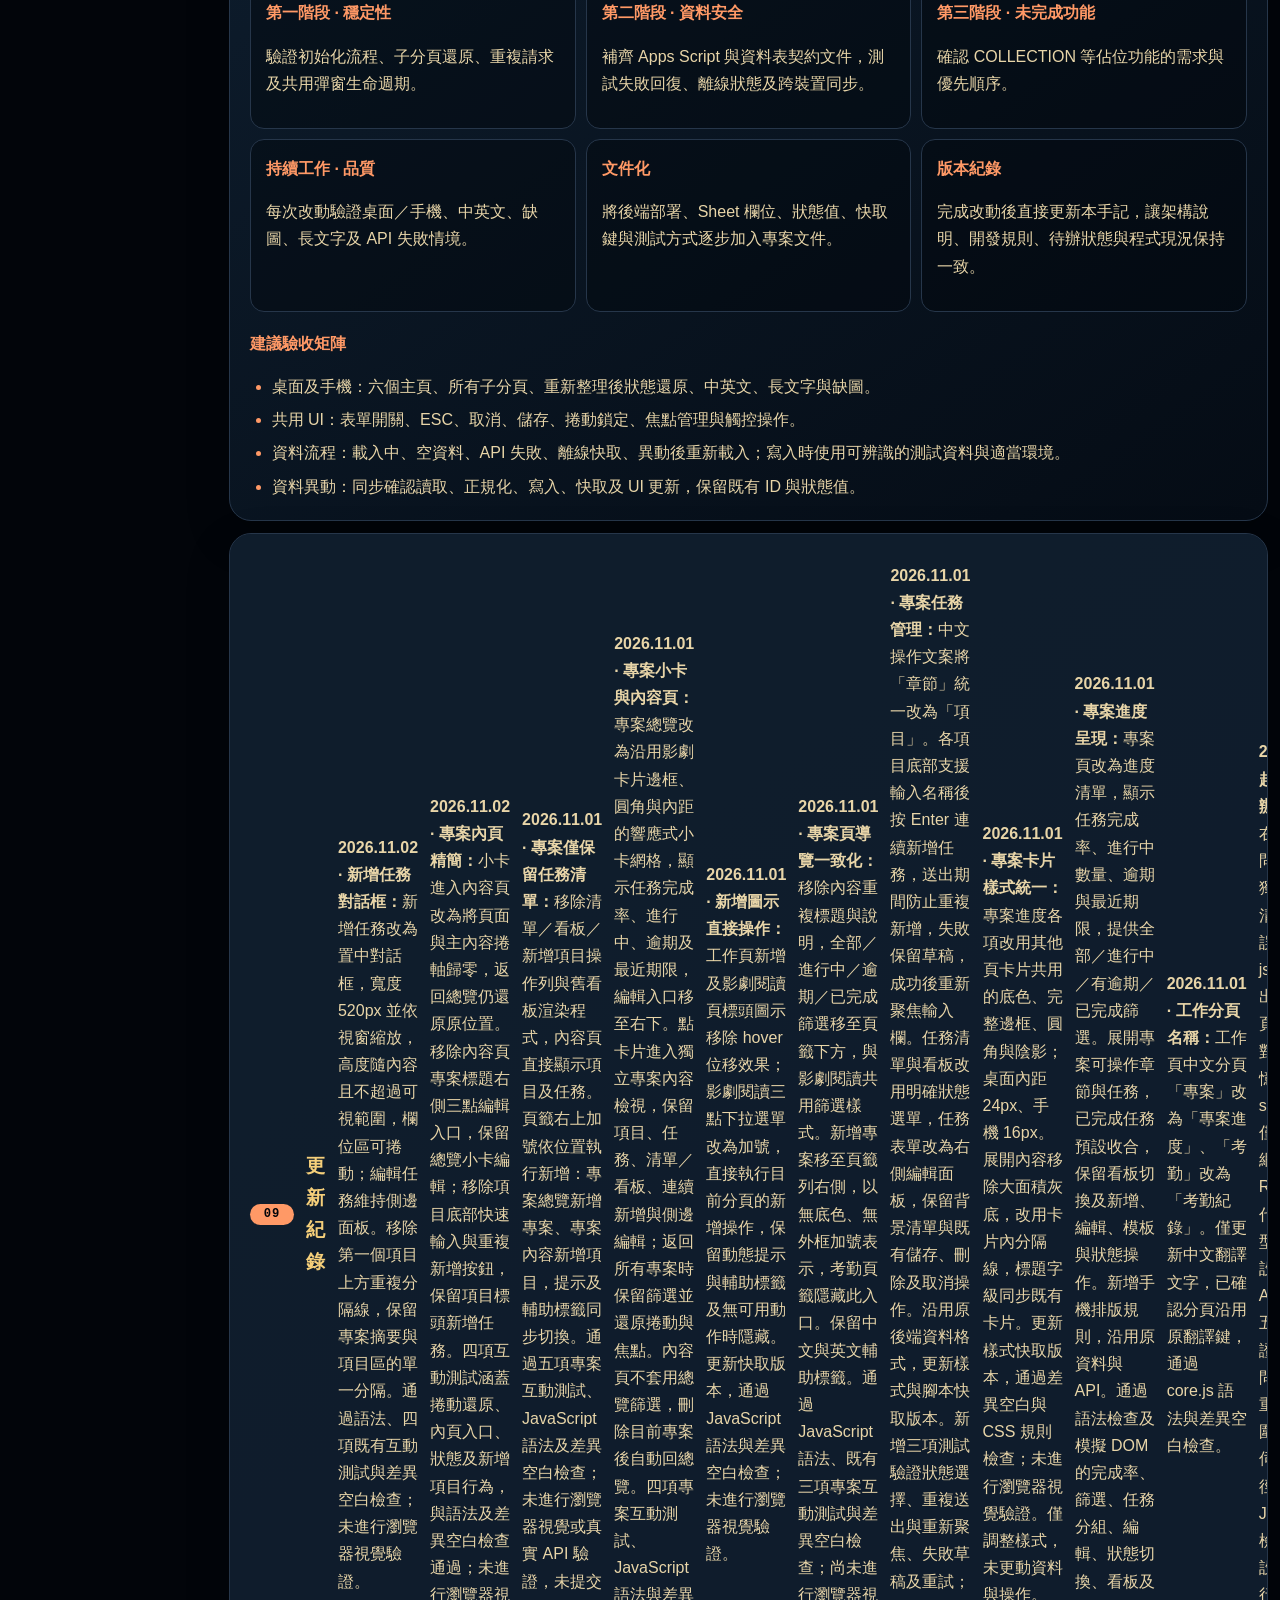
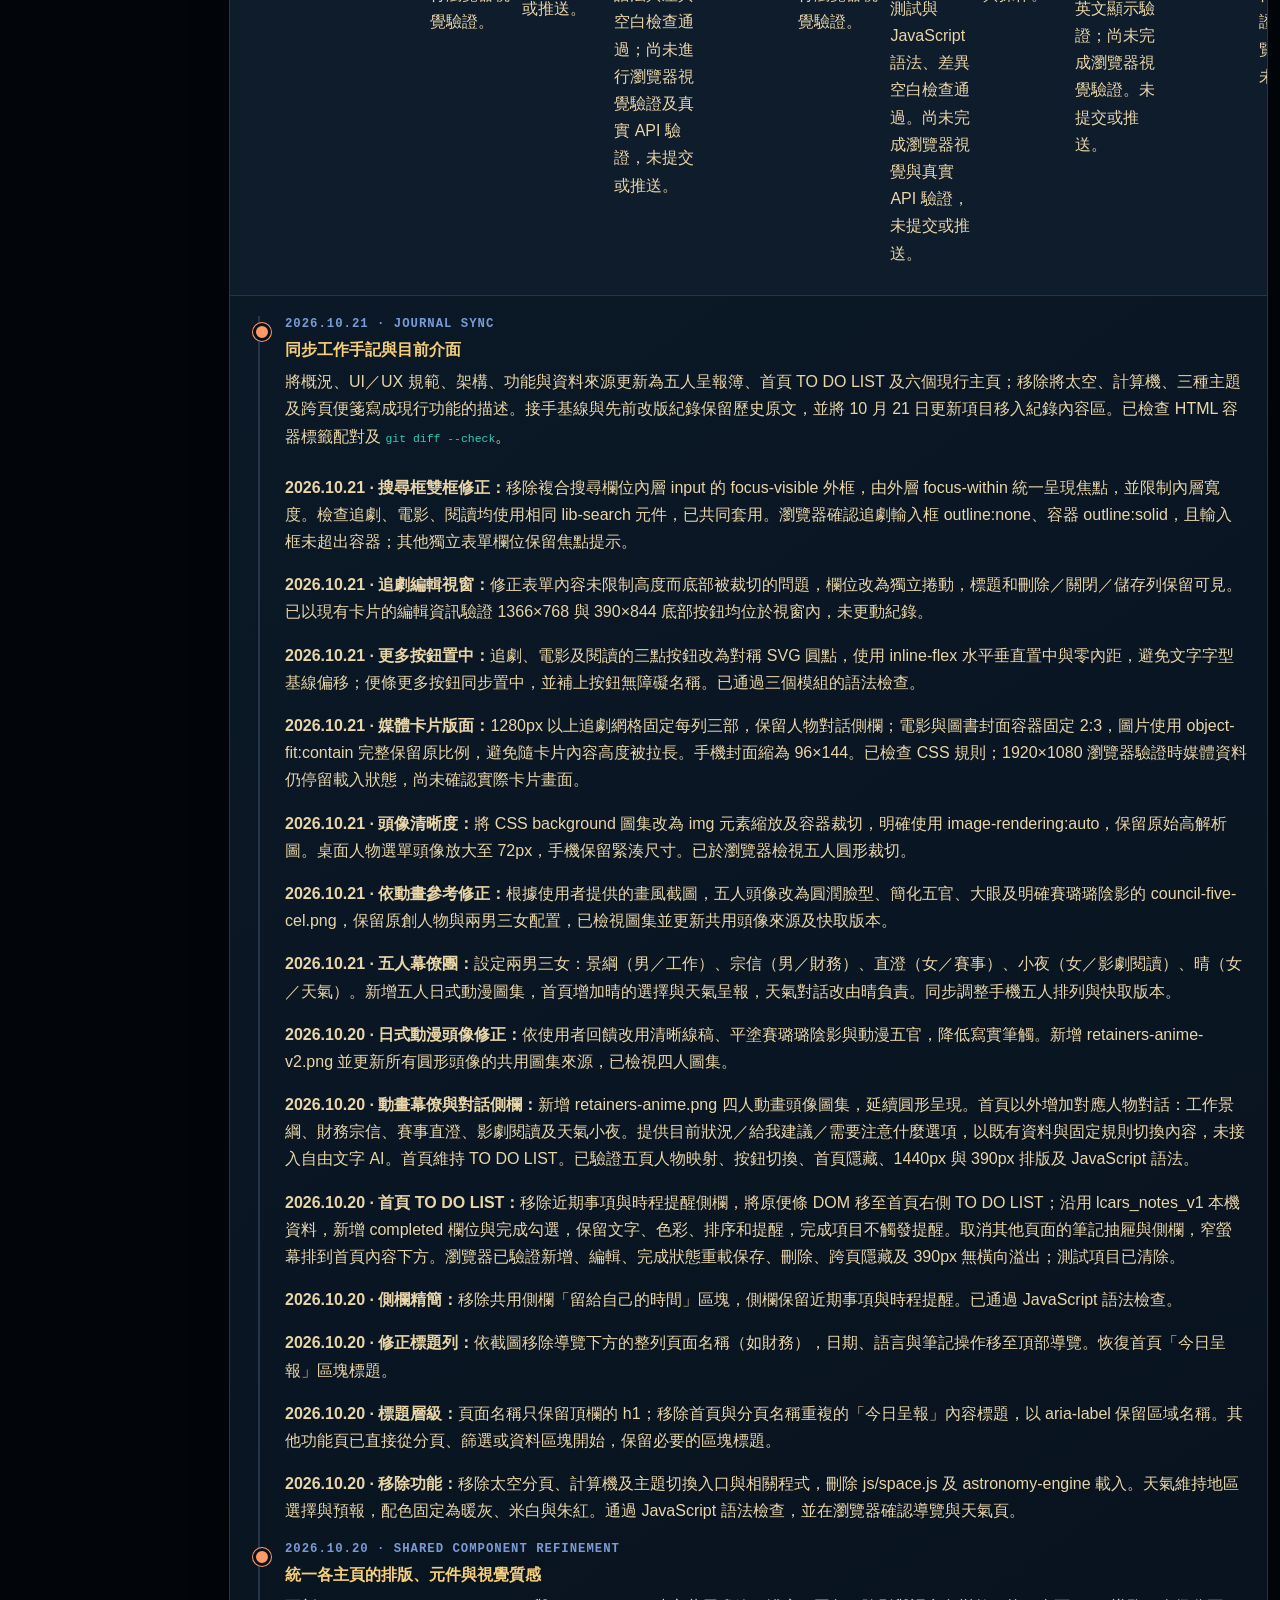
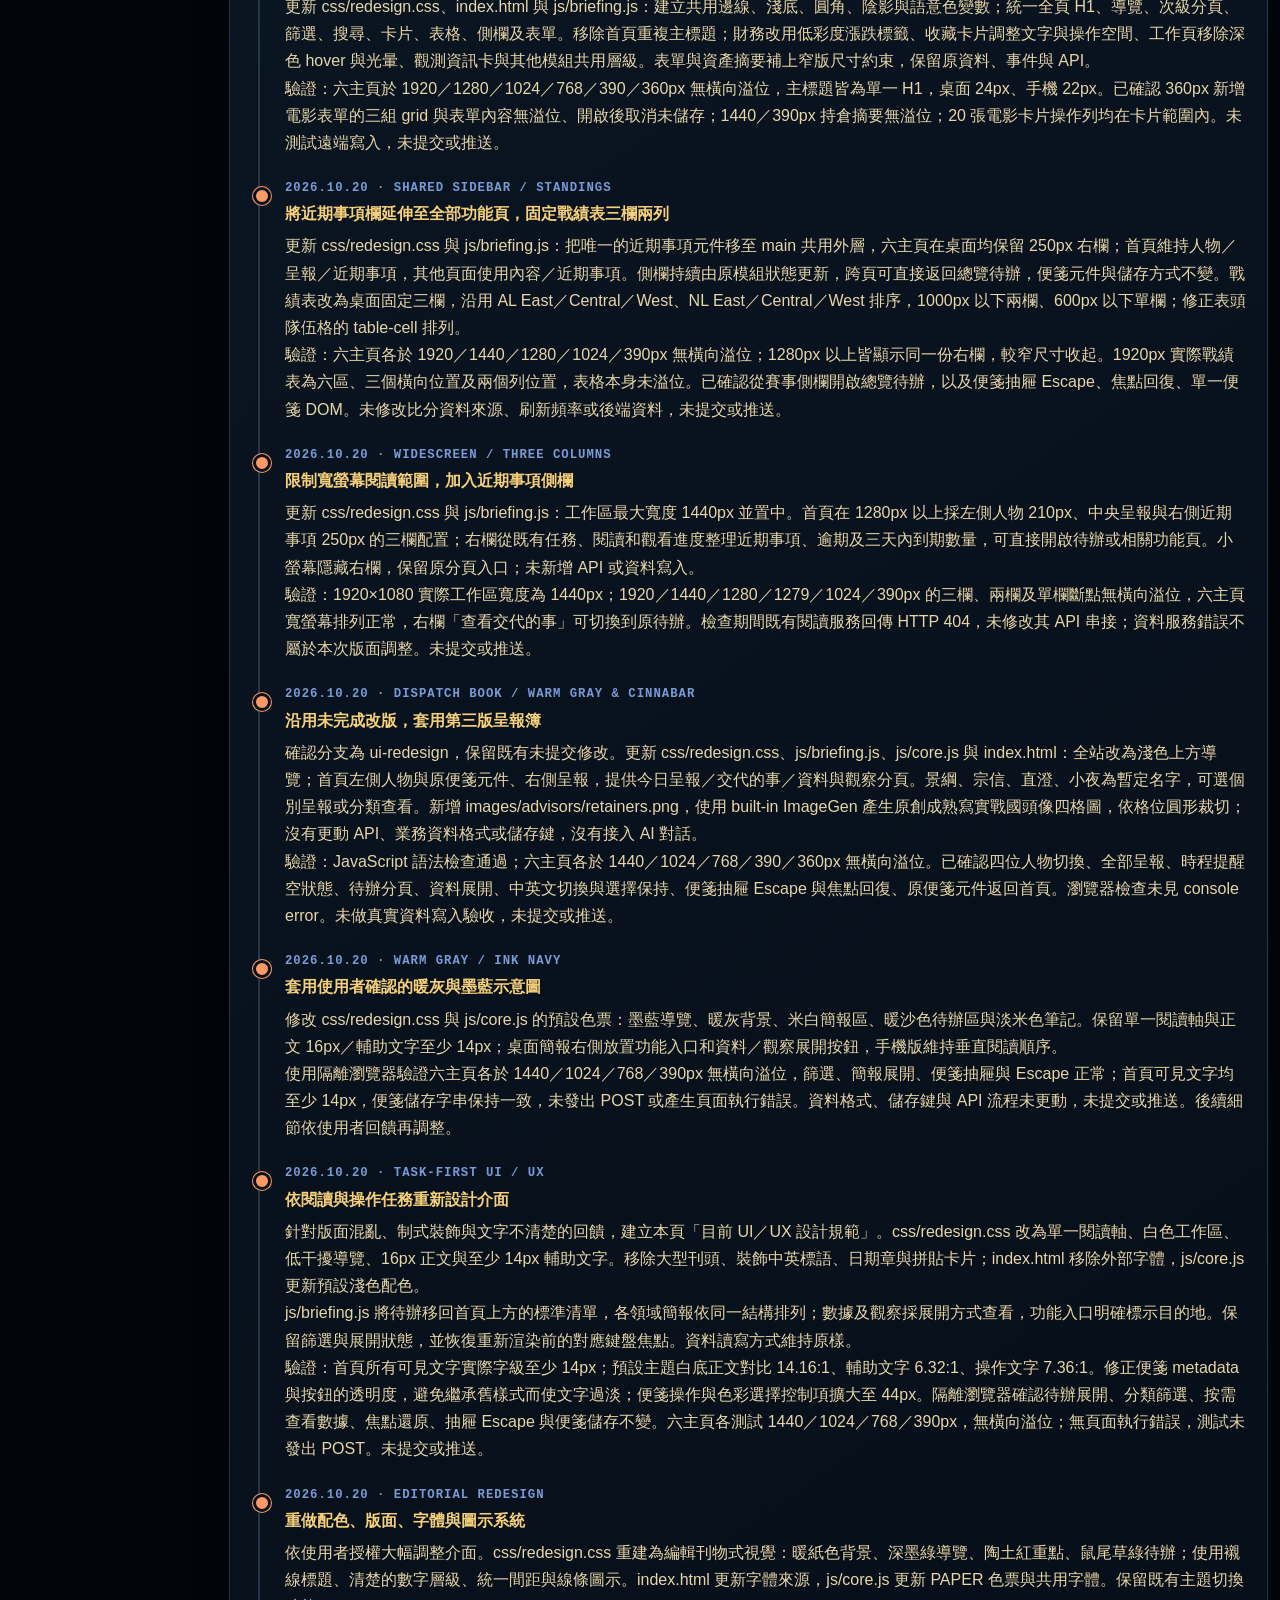
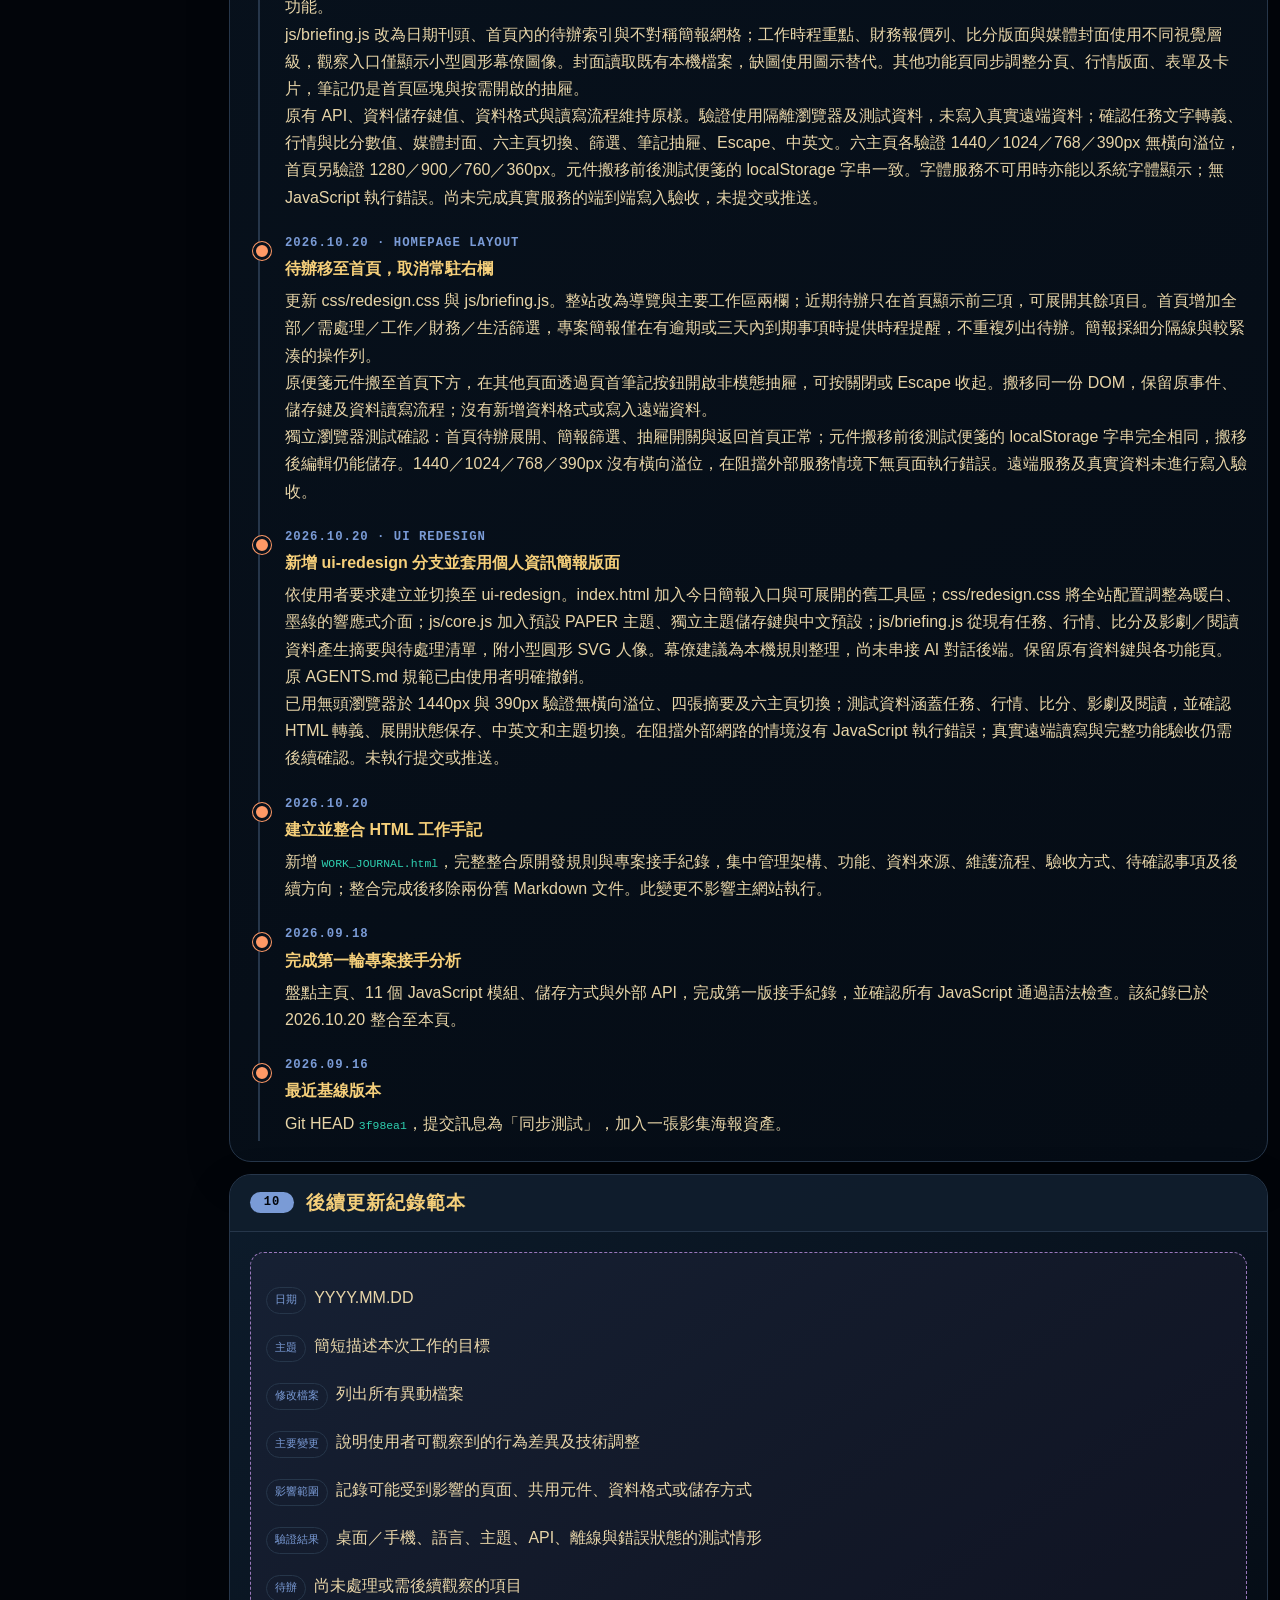
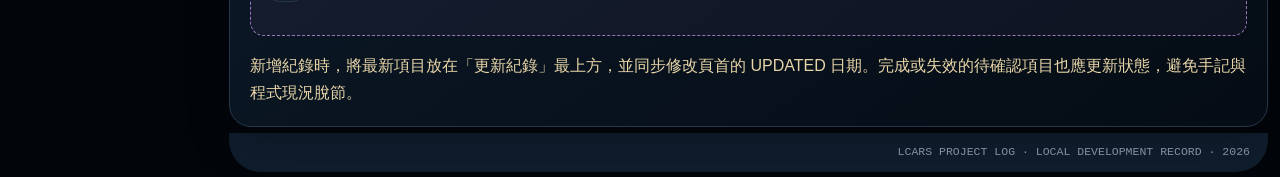
==== commit 150b5cf1: "1102.0124 工作專案調整" ====
--- a/WORK_JOURNAL.html
+++ b/WORK_JOURNAL.html
@@ -499,7 +499,7 @@
       </div>
       <div class="masthead-cap">
         <strong>ACTIVE</strong>
-        <span>UPDATED<br>2026.10.21</span>
+        <span>UPDATED<br>2026.11.01</span>
       </div>
     </header>
 
@@ -803,6 +803,17 @@
           <div class="panel-head">
             <span class="section-number">09</span>
             <h2>更新紀錄</h2>
+            <p><strong>2026.11.02 · 新增任務對話框：</strong>新增任務改為置中對話框，寬度 520px 並依視窗縮放，高度隨內容且不超過可視範圍，欄位區可捲動；編輯任務維持側邊面板。移除第一個項目上方重複分隔線，保留專案摘要與項目區的單一分隔。通過語法、四項既有互動測試與差異空白檢查；未進行瀏覽器視覺驗證。</p>
+            <p><strong>2026.11.02 · 專案內頁精簡：</strong>小卡進入內容頁改為將頁面與主內容捲軸歸零，返回總覽仍還原原位置。移除內容頁專案標題右側三點編輯入口，保留總覽小卡編輯；移除項目底部快速輸入與重複新增按鈕，保留項目標頭新增任務。四項互動測試涵蓋捲動還原、內頁入口、狀態及新增項目行為，與語法及差異空白檢查通過；未進行瀏覽器視覺驗證。</p>
+            <p><strong>2026.11.01 · 專案僅保留任務清單：</strong>移除清單／看板／新增項目操作列與舊看板渲染程式，內容頁直接顯示項目及任務。頁籤右上加號依位置執行新增：專案總覽新增專案、專案內容新增項目，提示及輔助標籤同步切換。通過五項專案互動測試、JavaScript 語法及差異空白檢查；未進行瀏覽器視覺或真實 API 驗證，未提交或推送。</p>
+            <p><strong>2026.11.01 · 專案小卡與內容頁：</strong>專案總覽改為沿用影劇卡片邊框、圓角與內距的響應式小卡網格，顯示任務完成率、進行中、逾期及最近期限，編輯入口移至右下。點卡片進入獨立專案內容檢視，保留項目、任務、清單／看板、連續新增與側邊編輯；返回所有專案時保留篩選並還原捲動與焦點。內容頁不套用總覽篩選，刪除目前專案後自動回總覽。四項專案互動測試、JavaScript 語法與差異空白檢查通過；尚未進行瀏覽器視覺驗證及真實 API 驗證，未提交或推送。</p>
+            <p><strong>2026.11.01 · 新增圖示直接操作：</strong>工作頁新增及影劇閱讀頁標頭圖示移除 hover 位移效果；影劇閱讀三點下拉選單改為加號，直接執行目前分頁的新增操作，保留動態提示與輔助標籤及無可用動作時隱藏。更新快取版本，通過 JavaScript 語法與差異空白檢查；未進行瀏覽器視覺驗證。</p>
+            <p><strong>2026.11.01 · 專案頁導覽一致化：</strong>移除內容重複標題與說明，全部／進行中／逾期／已完成篩選移至頁籤下方，與影劇閱讀共用篩選樣式。新增專案移至頁籤列右側，以無底色、無外框加號表示，考勤頁籤隱藏此入口。保留中文與英文輔助標籤。通過 JavaScript 語法、既有三項專案互動測試與差異空白檢查；尚未進行瀏覽器視覺驗證。</p>
+            <p><strong>2026.11.01 · 專案任務管理：</strong>中文操作文案將「章節」統一改為「項目」。各項目底部支援輸入名稱後按 Enter 連續新增任務，送出期間防止重複新增，失敗保留草稿，成功後重新聚焦輸入欄。任務清單與看板改用明確狀態選單，任務表單改為右側編輯面板，保留背景清單與既有儲存、刪除及取消操作。沿用原後端資料格式，更新樣式與腳本快取版本。新增三項測試驗證狀態選擇、重複送出與重新聚焦、失敗草稿及重試；測試與 JavaScript 語法、差異空白檢查通過。尚未完成瀏覽器視覺與真實 API 驗證，未提交或推送。</p>
+            <p><strong>2026.11.01 · 專案卡片樣式統一：</strong>專案進度各項改用其他頁卡片共用的底色、完整邊框、圓角與陰影；桌面內距 24px、手機 16px。展開內容移除大面積灰底，改用卡片內分隔線，標題字級同步既有卡片。更新樣式快取版本，通過差異空白與 CSS 規則檢查；未進行瀏覽器視覺驗證。僅調整樣式，未更動資料與操作。</p>
+            <p><strong>2026.11.01 · 專案進度呈現：</strong>專案頁改為進度清單，顯示任務完成率、進行中數量、逾期與最近期限，提供全部／進行中／有逾期／已完成篩選。展開專案可操作章節與任務，已完成任務預設收合，保留看板切換及新增、編輯、模板與狀態操作。新增手機排版規則，沿用原資料與 API。通過語法檢查及模擬 DOM 的完成率、篩選、任務分組、編輯、狀態切換、看板及英文顯示驗證；尚未完成瀏覽器視覺驗證。未提交或推送。</p>
+            <p><strong>2026.11.01 · 工作分頁名稱：</strong>工作頁中文分頁「專案」改為「專案進度」、「考勤」改為「考勤紀錄」。僅更新中文翻譯文字，已確認分頁沿用原翻譯鍵，通過 core.js 語法與差異空白檢查。</p>
+            <p><strong>2026.11.01 · 一起商量 AI 試辦：</strong>五個功能頁右側卡片加入提問、快捷問題、獨立多輪對話、清除、等待及錯誤狀態。新增 js/advisor.js，送出時才擷取目前頁與分頁資料；對話僅保留於記憶體。server.mjs 提供僅限本機的靜態網站與 OpenAI Responses API 代理，金鑰與模型使用環境變數設定，附 AI_SETUP.md。五項自動測試驗證對話隔離、追問、草稿、失敗重試、資料範圍、輸出轉義與伺服器來源／路徑保護；JavaScript 語法檢查通過。尚未設定真實金鑰進行 AI 端到端驗證，尚未進行瀏覽器視覺驗證；未提交或推送。</p>
             <p><strong>2026.10.31 · 賽事更新時間合併：</strong>底部統一為「資料來源：ESPN︱更新於 時間」，移除重複戰績時間欄位，使用比分與戰績最近一次成功更新時間。已通過 JavaScript 語法檢查。</p>
             <p><strong>2026.10.31 · 戰績表欄名：</strong>中文戰績排名的連勝負欄名改為 STRK，與英文一致。已通過 core.js 語法檢查。</p>
             <p><strong>2026.10.30 · 電影閱讀編輯表單：</strong>修正三點按鈕開啟的表單使用 overflow:visible、無高度限制，導致底部遭裁切。電影及閱讀改為視窗內限制高度，欄位區獨立捲動，標題與底部操作列不壓縮。已通過兩個模組的語法與差異空白檢查。</p>
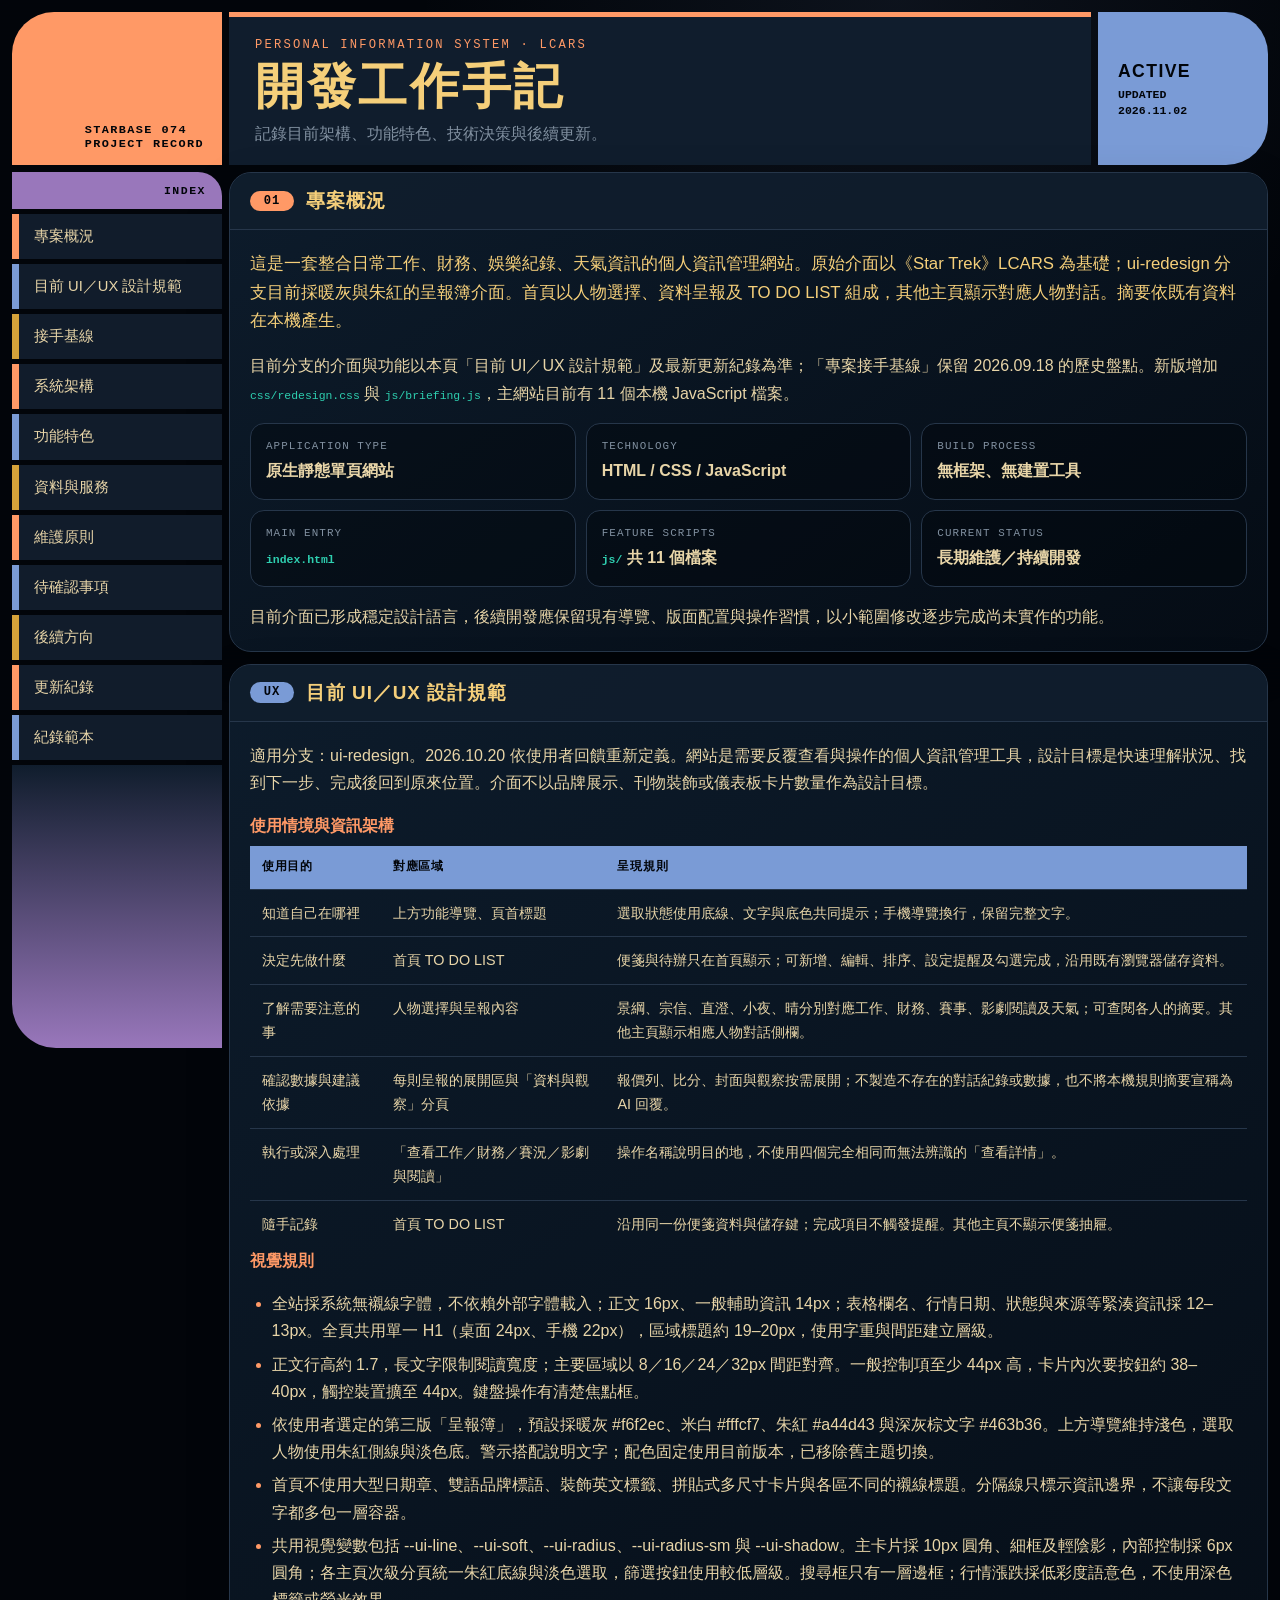
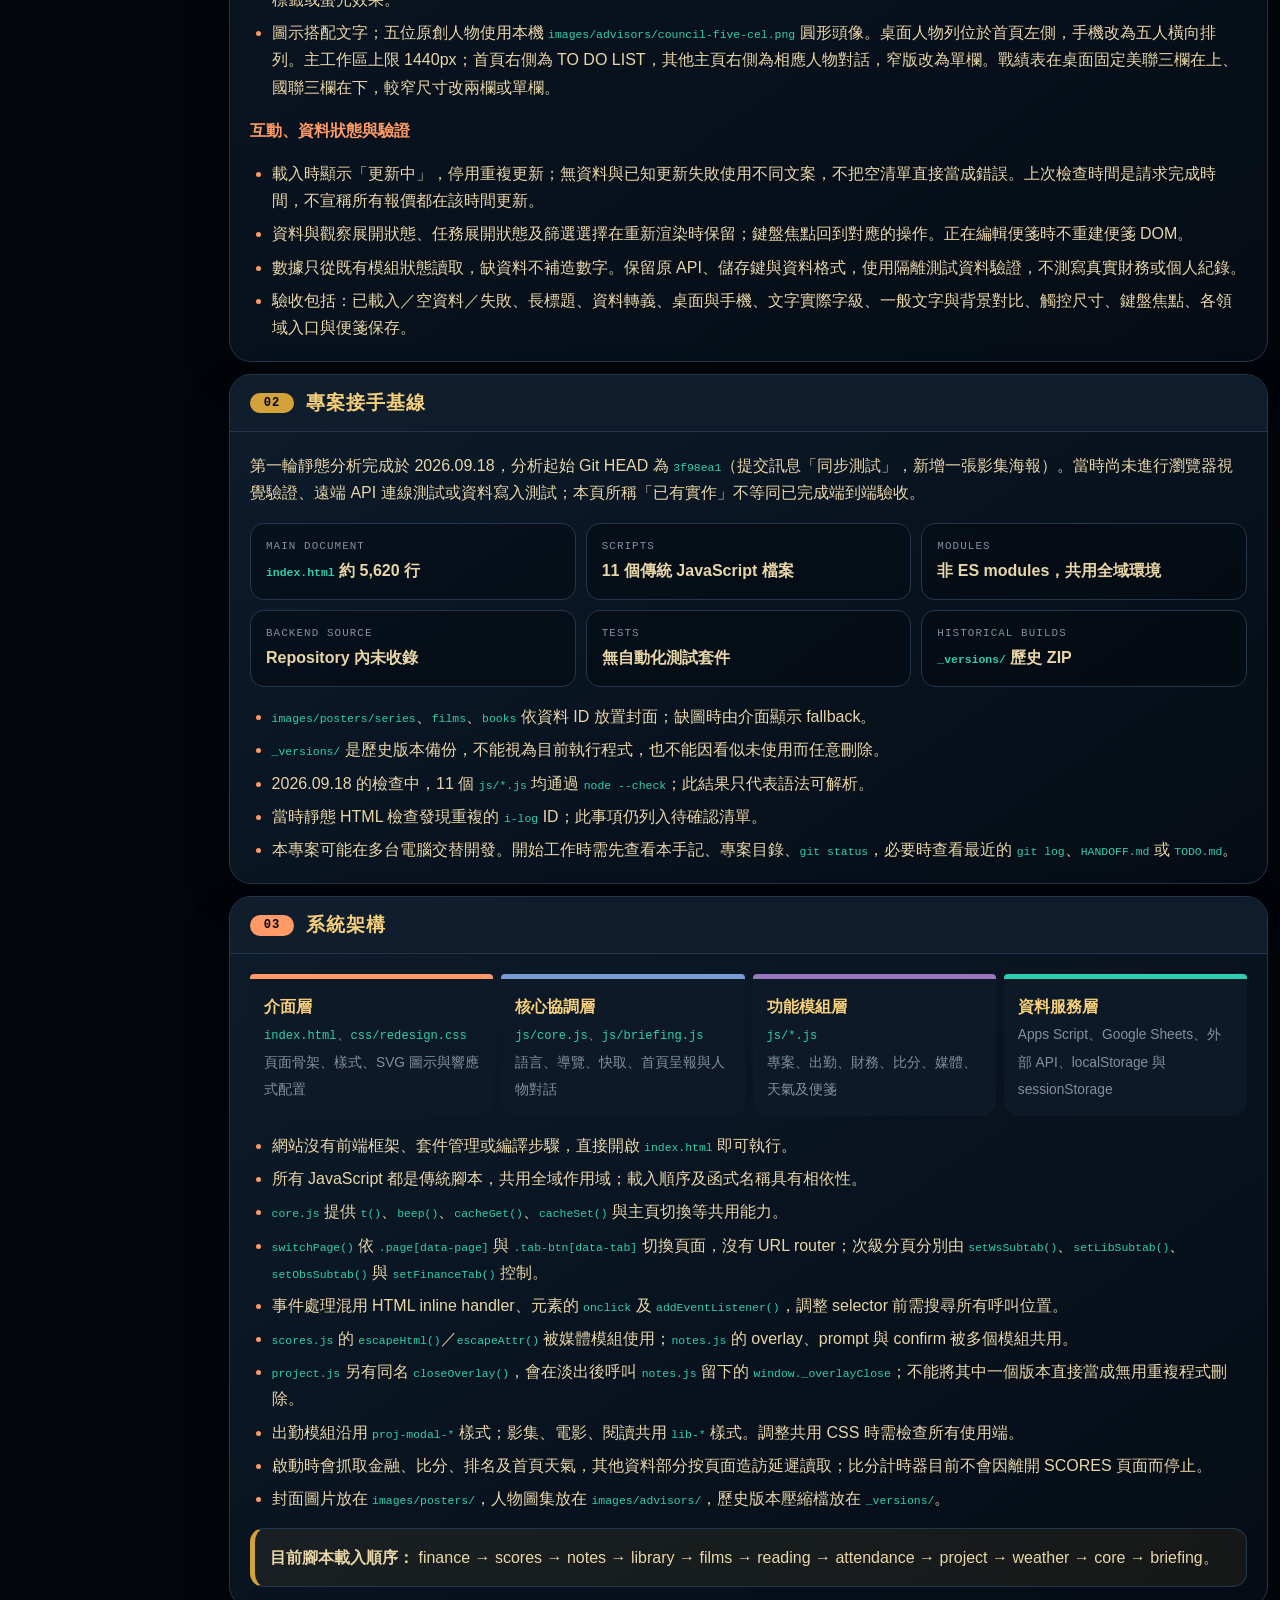
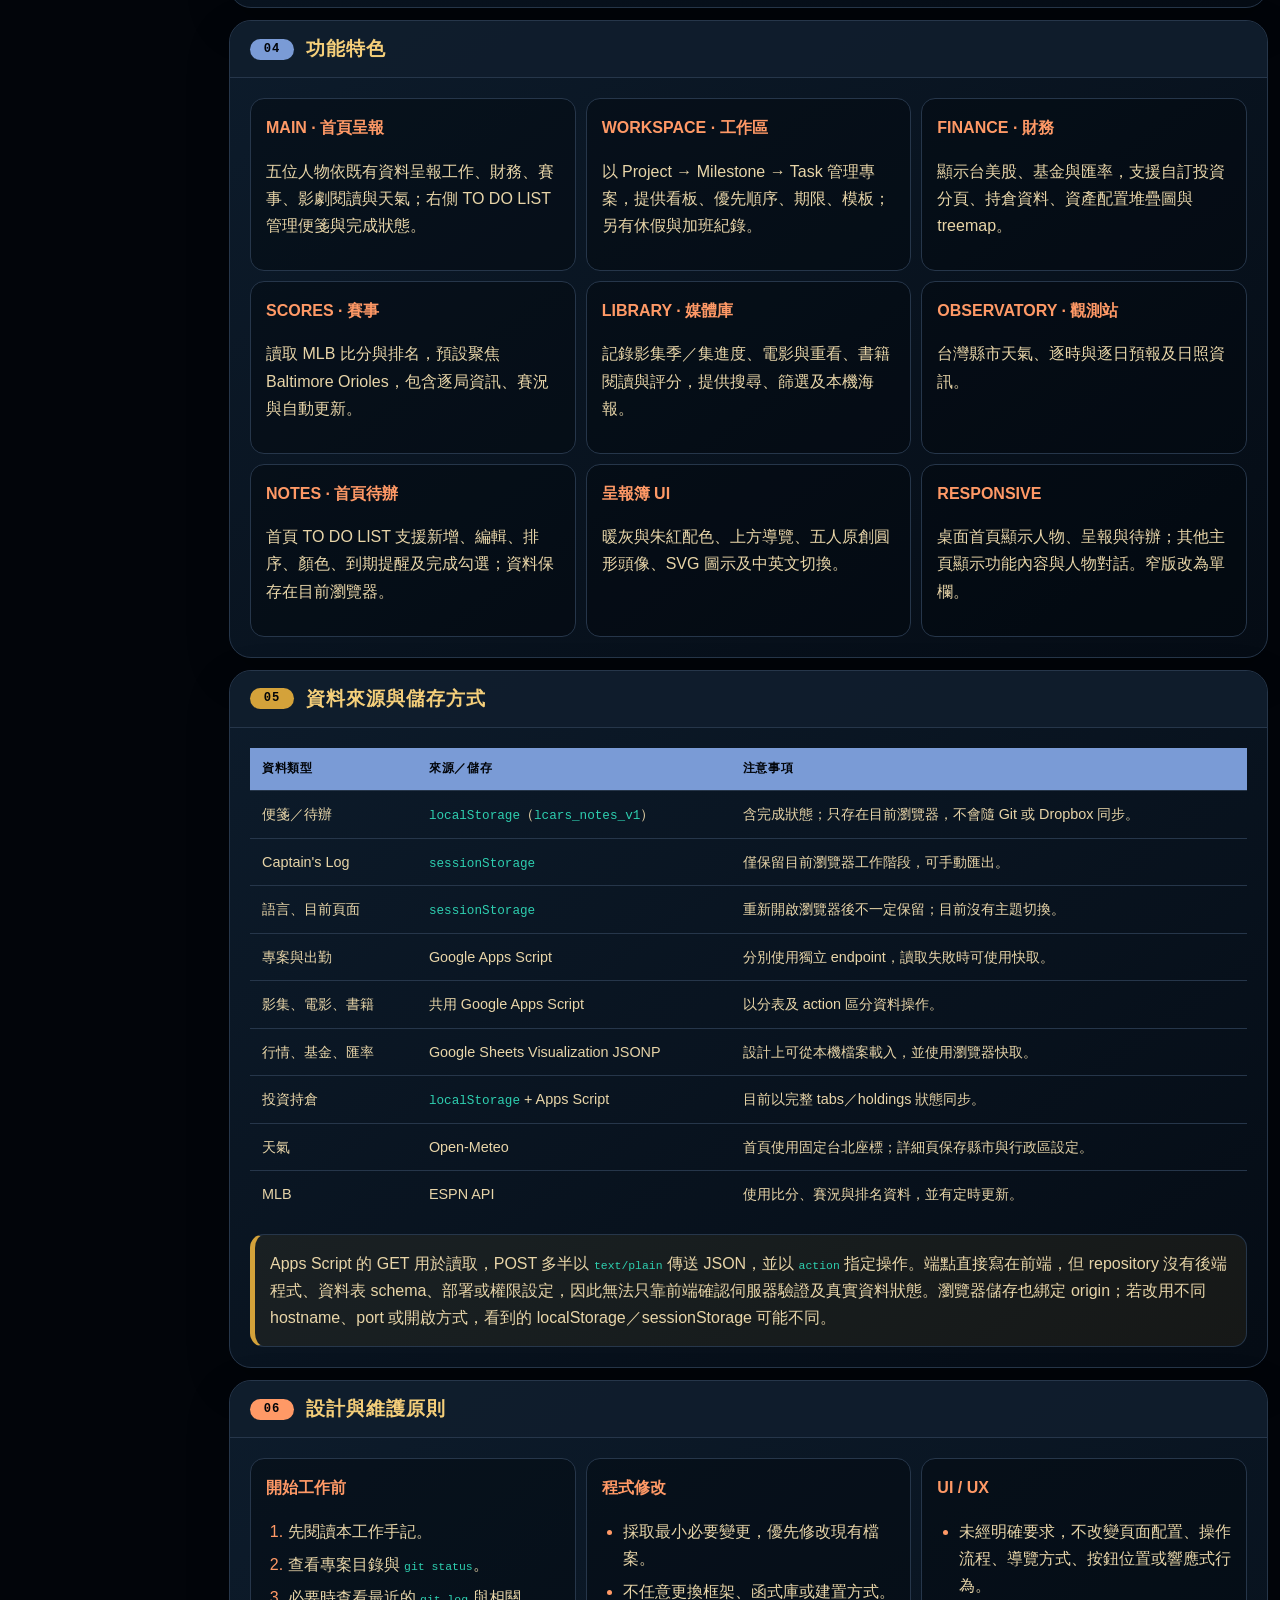
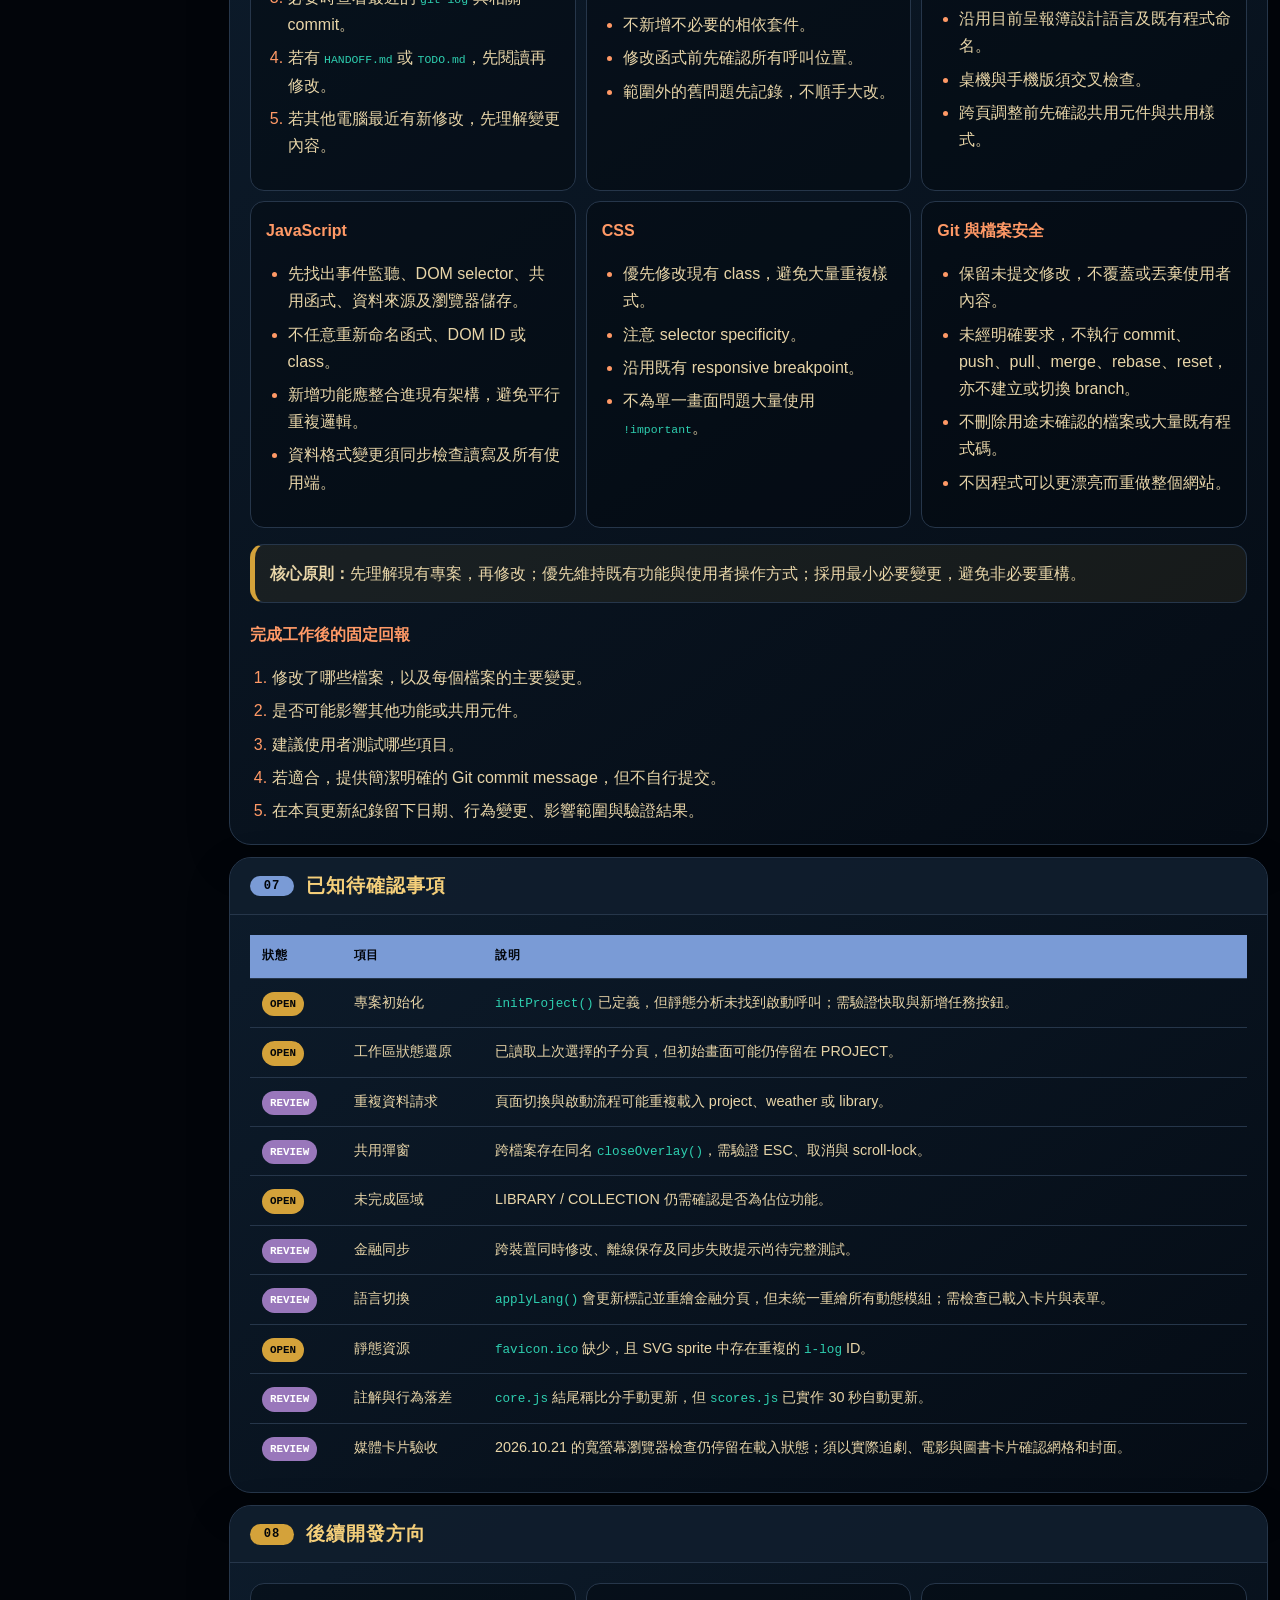
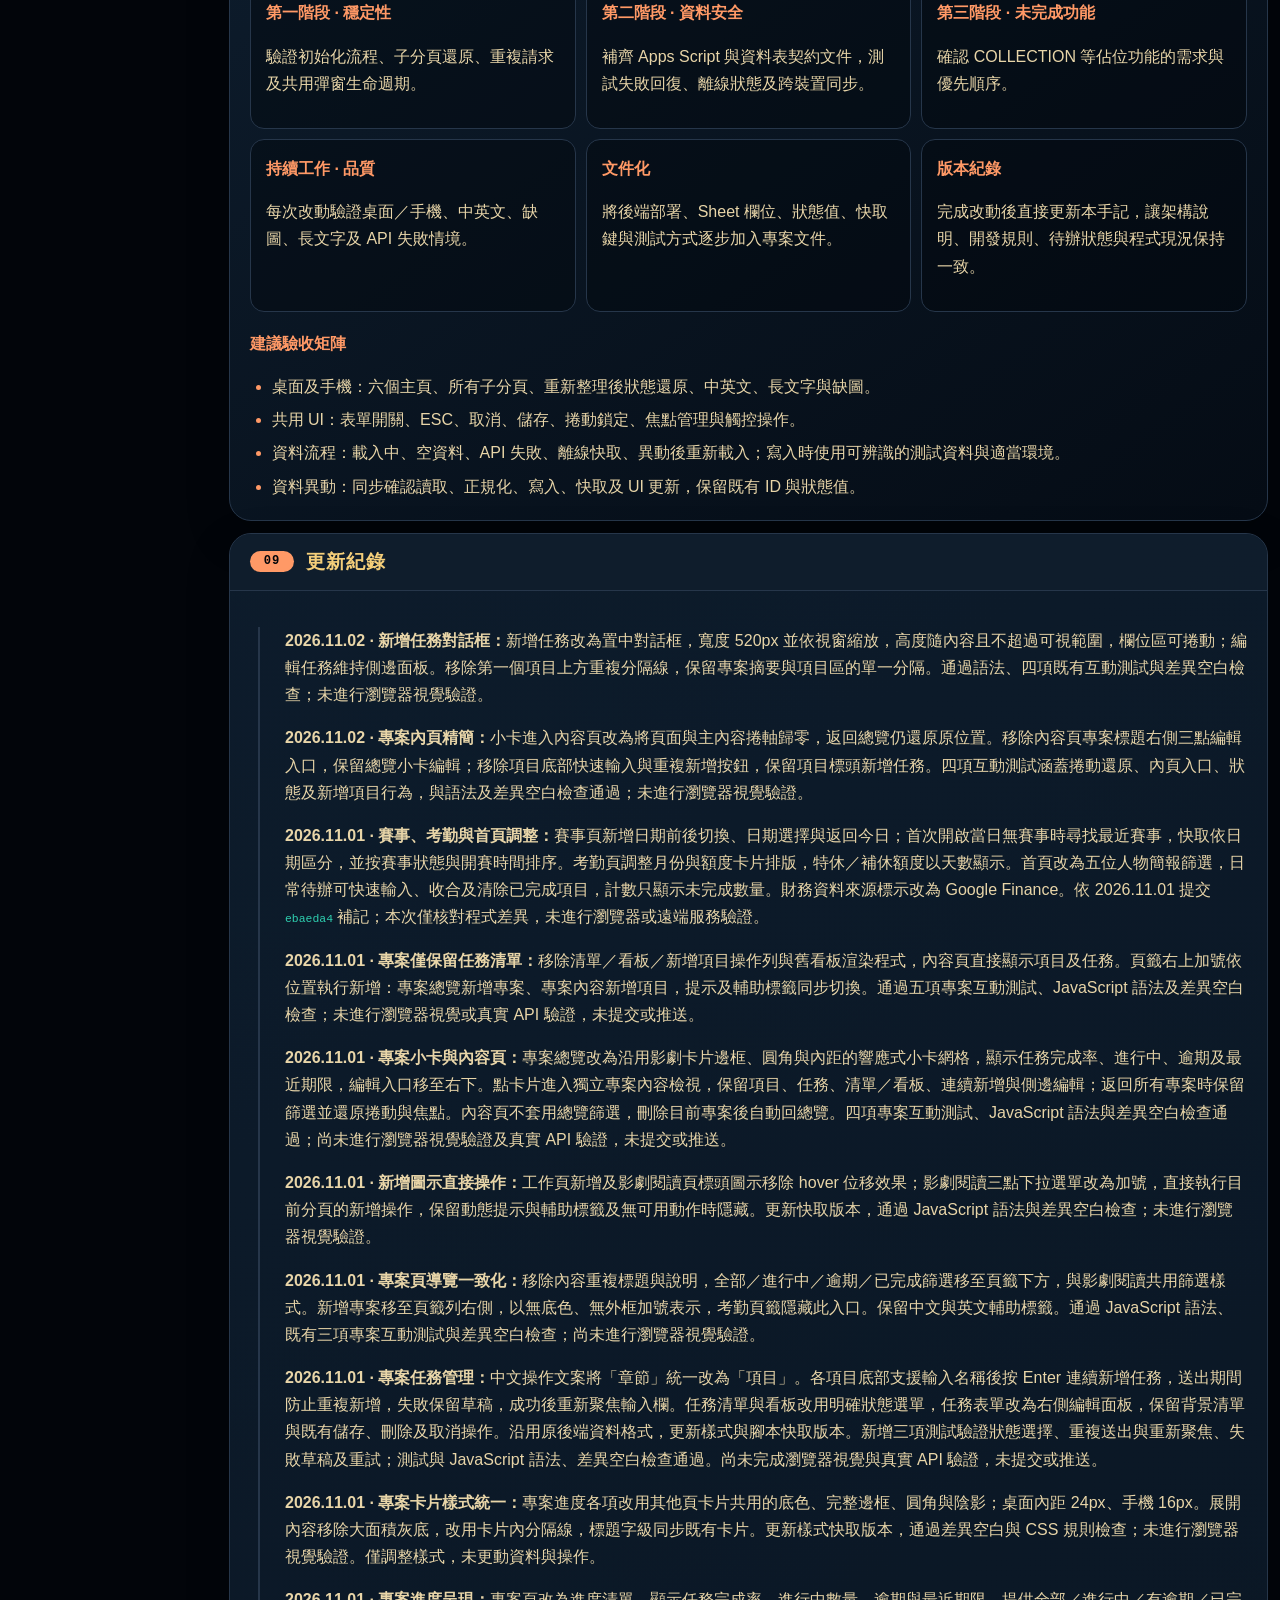
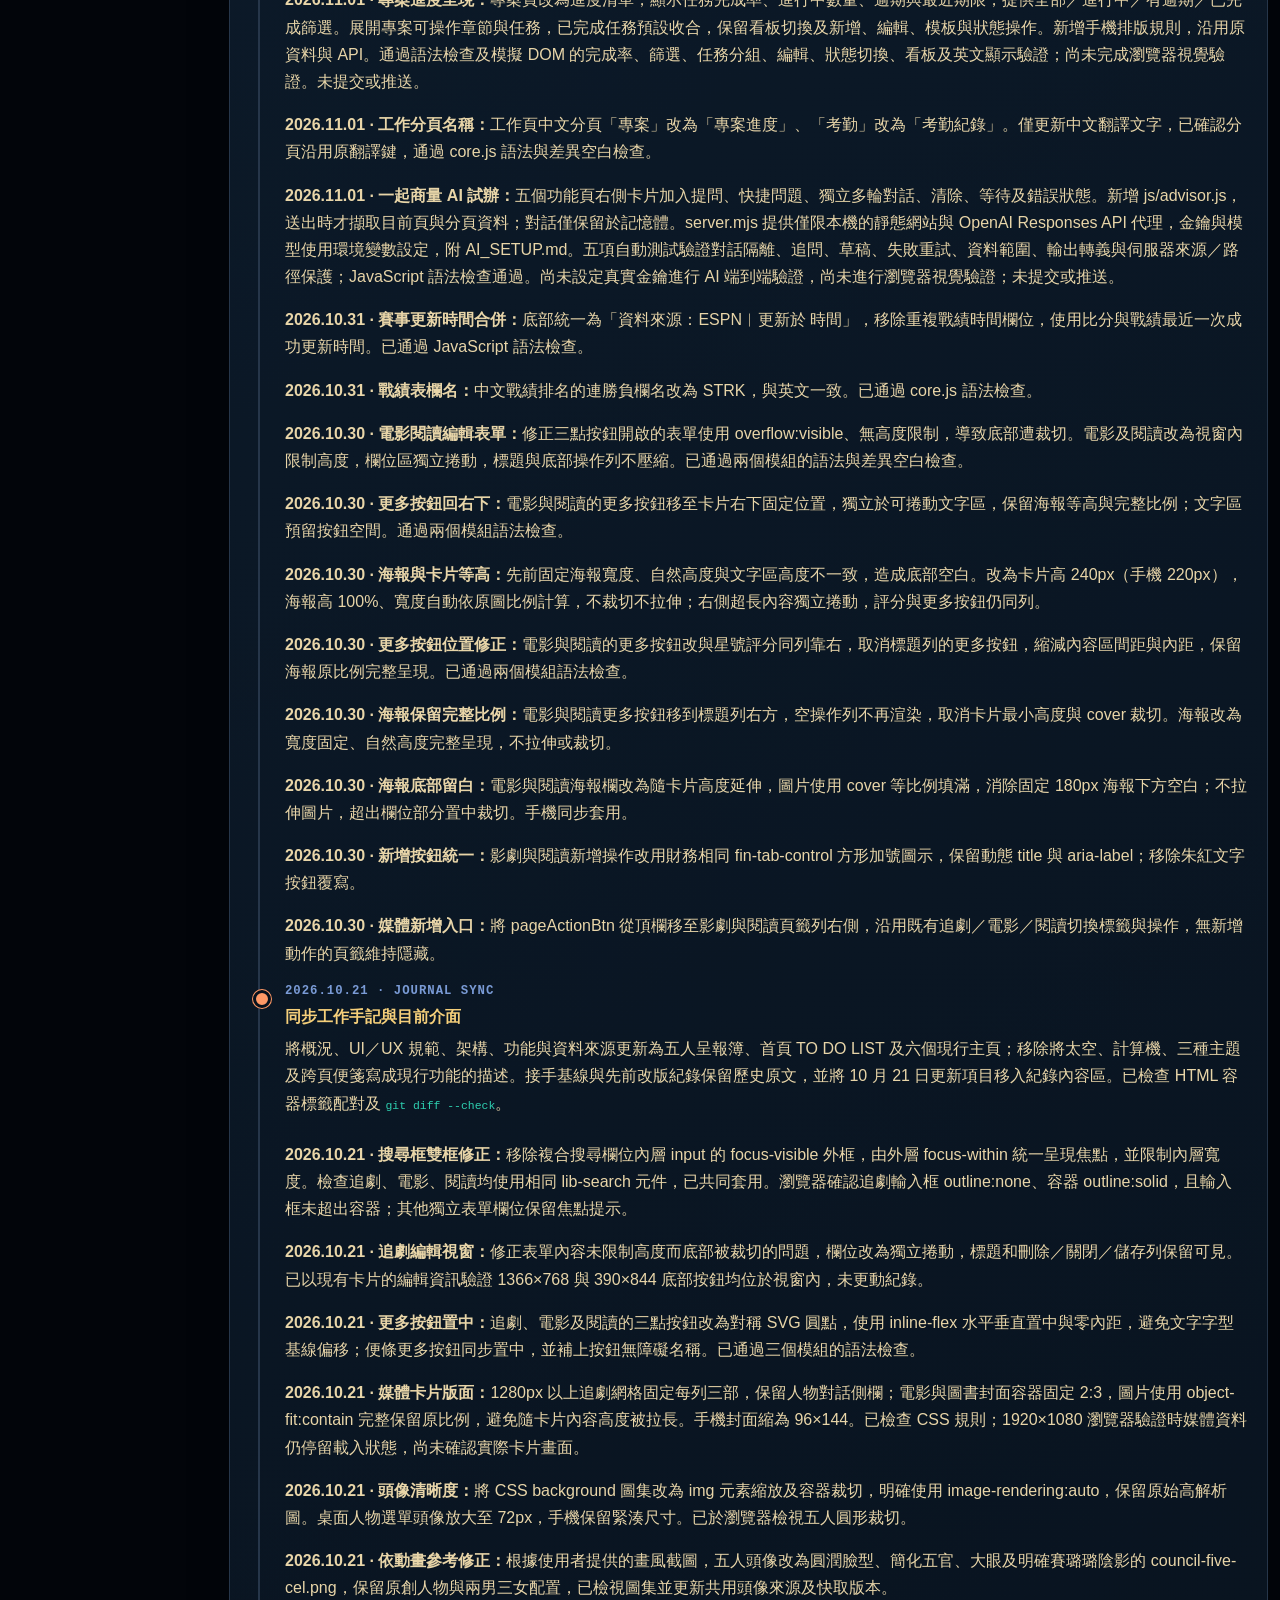
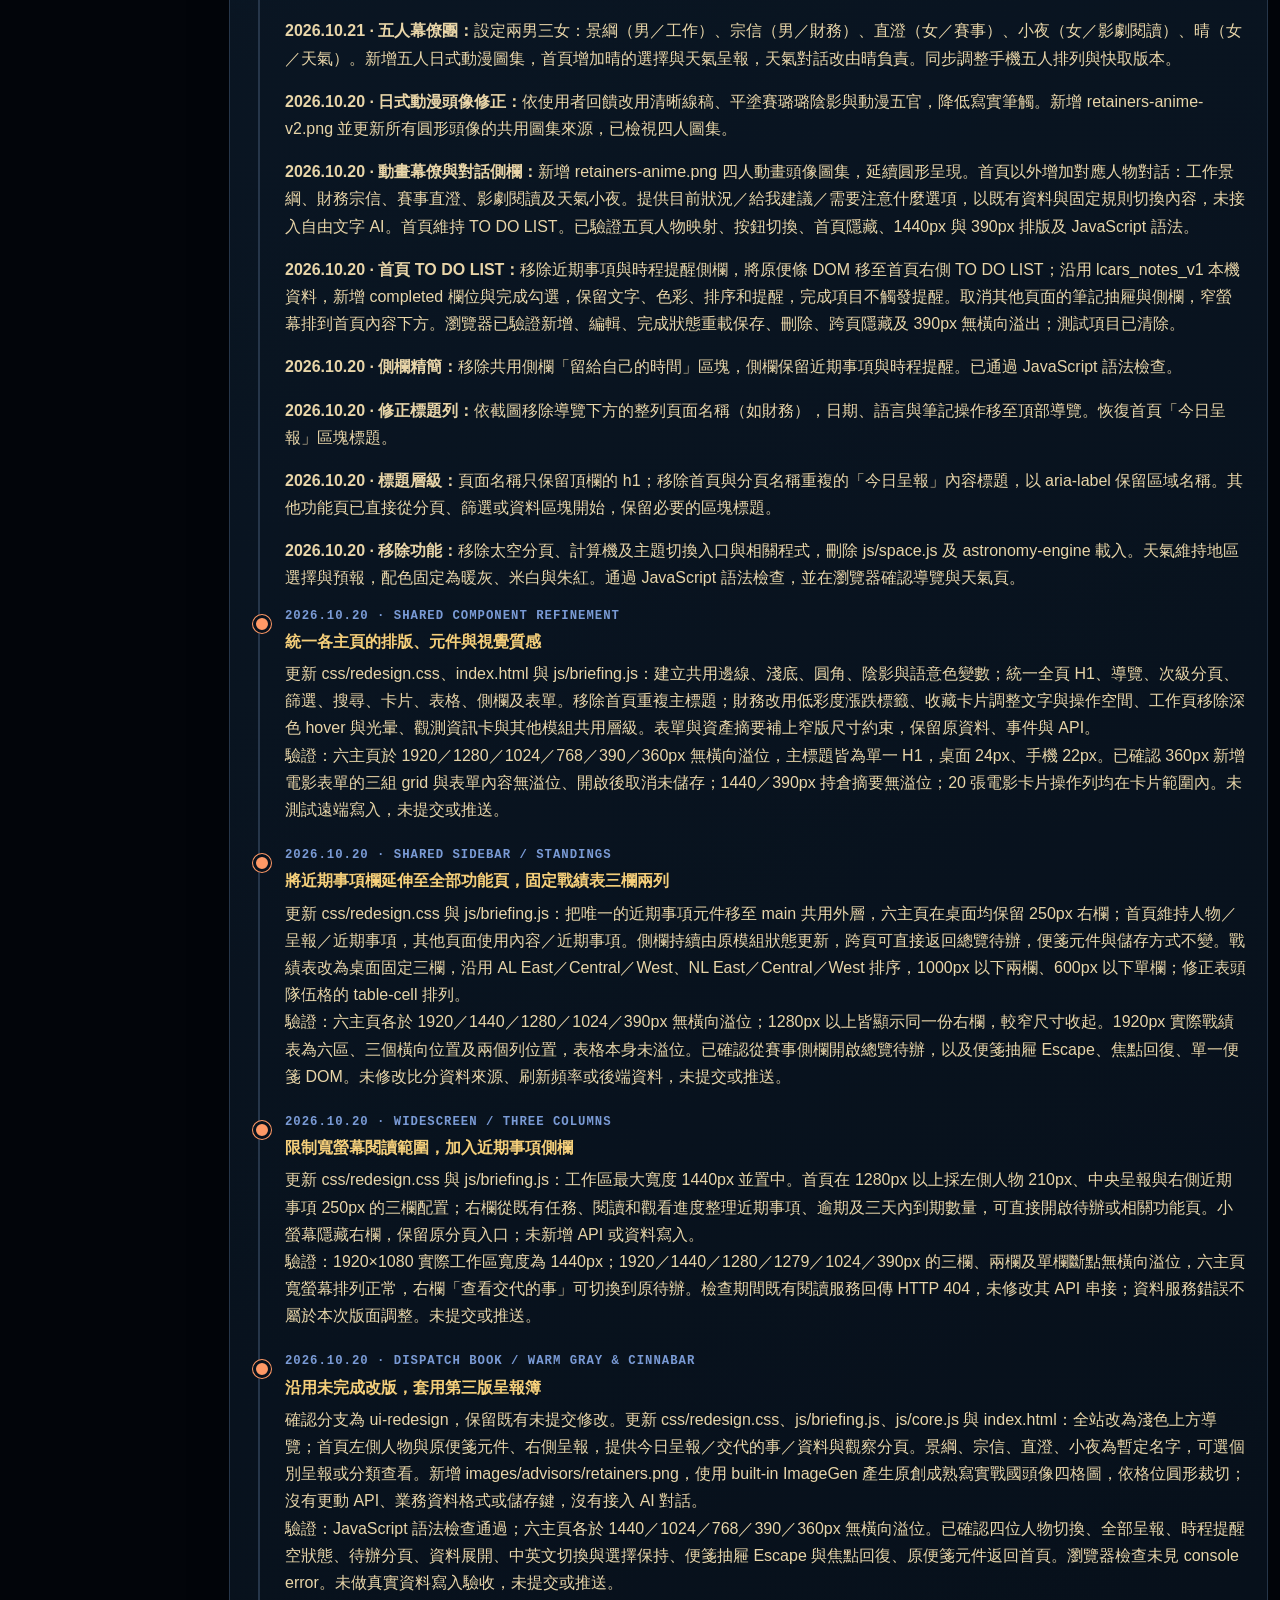
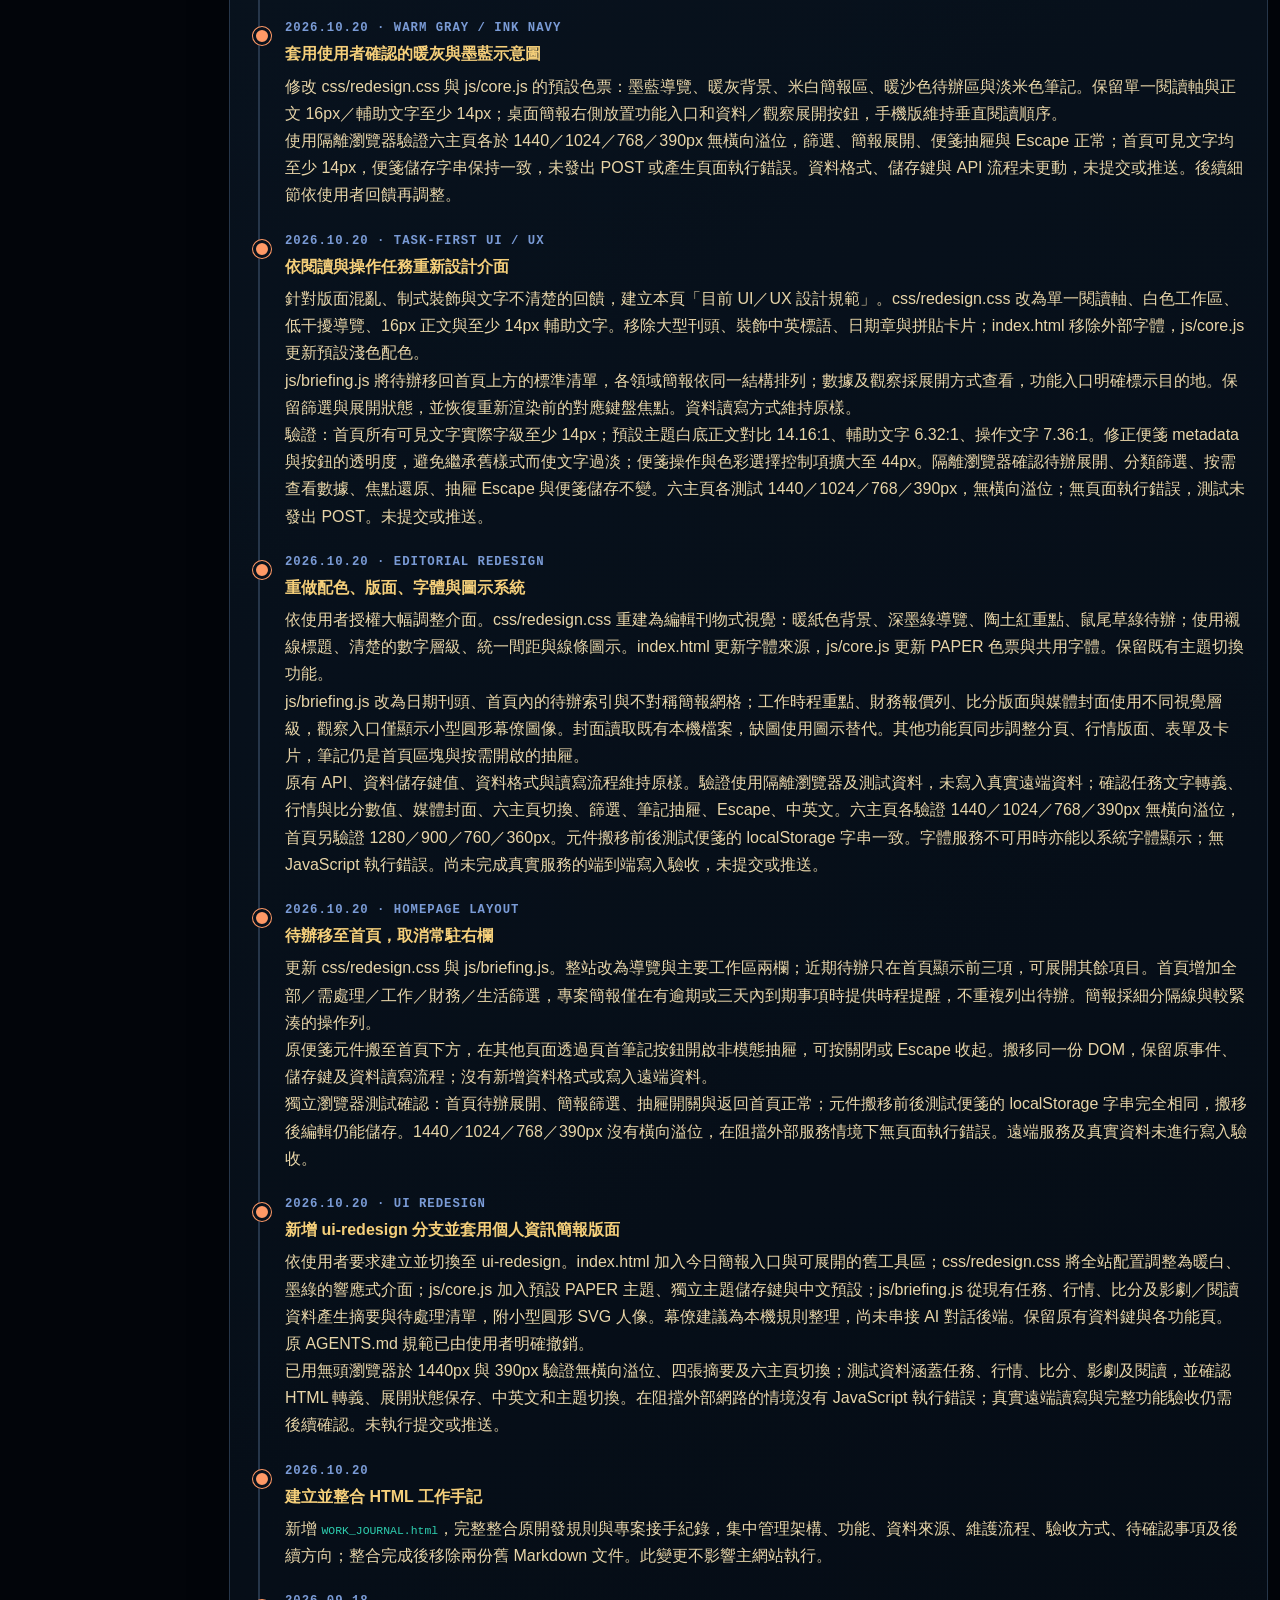
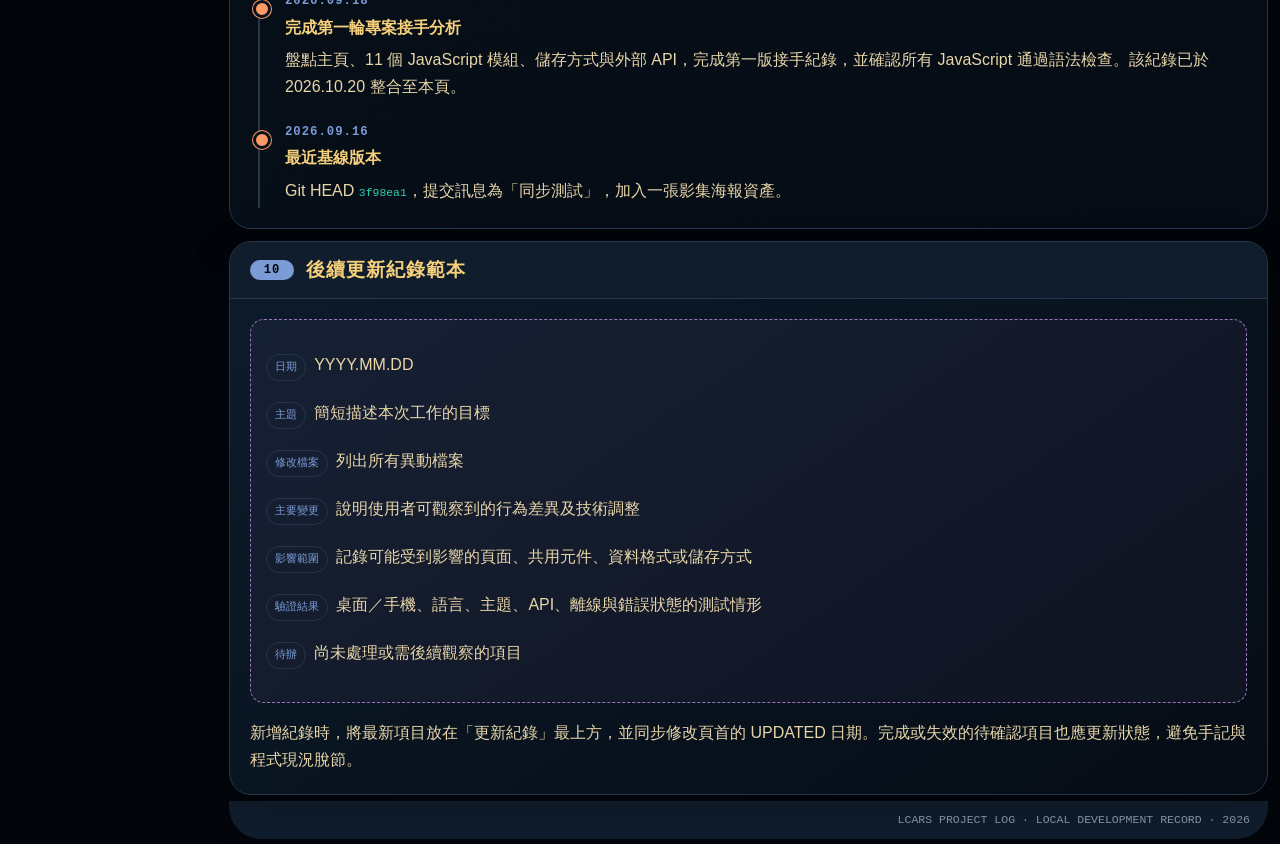
==== commit 18a5c7f1: "1103.1411 工作專案調整" ====
--- a/WORK_JOURNAL.html
+++ b/WORK_JOURNAL.html
@@ -499,7 +499,7 @@
       </div>
       <div class="masthead-cap">
         <strong>ACTIVE</strong>
-        <span>UPDATED<br>2026.11.01</span>
+        <span>UPDATED<br>2026.11.02</span>
       </div>
     </header>
 
@@ -803,8 +803,12 @@
           <div class="panel-head">
             <span class="section-number">09</span>
             <h2>更新紀錄</h2>
+          </div>
+          <div class="panel-body">
+            <div class="timeline">
             <p><strong>2026.11.02 · 新增任務對話框：</strong>新增任務改為置中對話框，寬度 520px 並依視窗縮放，高度隨內容且不超過可視範圍，欄位區可捲動；編輯任務維持側邊面板。移除第一個項目上方重複分隔線，保留專案摘要與項目區的單一分隔。通過語法、四項既有互動測試與差異空白檢查；未進行瀏覽器視覺驗證。</p>
             <p><strong>2026.11.02 · 專案內頁精簡：</strong>小卡進入內容頁改為將頁面與主內容捲軸歸零，返回總覽仍還原原位置。移除內容頁專案標題右側三點編輯入口，保留總覽小卡編輯；移除項目底部快速輸入與重複新增按鈕，保留項目標頭新增任務。四項互動測試涵蓋捲動還原、內頁入口、狀態及新增項目行為，與語法及差異空白檢查通過；未進行瀏覽器視覺驗證。</p>
+            <p><strong>2026.11.01 · 賽事、考勤與首頁調整：</strong>賽事頁新增日期前後切換、日期選擇與返回今日；首次開啟當日無賽事時尋找最近賽事，快取依日期區分，並按賽事狀態與開賽時間排序。考勤頁調整月份與額度卡片排版，特休／補休額度以天數顯示。首頁改為五位人物簡報篩選，日常待辦可快速輸入、收合及清除已完成項目，計數只顯示未完成數量。財務資料來源標示改為 Google Finance。依 2026.11.01 提交 <code>ebaeda4</code> 補記；本次僅核對程式差異，未進行瀏覽器或遠端服務驗證。</p>
             <p><strong>2026.11.01 · 專案僅保留任務清單：</strong>移除清單／看板／新增項目操作列與舊看板渲染程式，內容頁直接顯示項目及任務。頁籤右上加號依位置執行新增：專案總覽新增專案、專案內容新增項目，提示及輔助標籤同步切換。通過五項專案互動測試、JavaScript 語法及差異空白檢查；未進行瀏覽器視覺或真實 API 驗證，未提交或推送。</p>
             <p><strong>2026.11.01 · 專案小卡與內容頁：</strong>專案總覽改為沿用影劇卡片邊框、圓角與內距的響應式小卡網格，顯示任務完成率、進行中、逾期及最近期限，編輯入口移至右下。點卡片進入獨立專案內容檢視，保留項目、任務、清單／看板、連續新增與側邊編輯；返回所有專案時保留篩選並還原捲動與焦點。內容頁不套用總覽篩選，刪除目前專案後自動回總覽。四項專案互動測試、JavaScript 語法與差異空白檢查通過；尚未進行瀏覽器視覺驗證及真實 API 驗證，未提交或推送。</p>
             <p><strong>2026.11.01 · 新增圖示直接操作：</strong>工作頁新增及影劇閱讀頁標頭圖示移除 hover 位移效果；影劇閱讀三點下拉選單改為加號，直接執行目前分頁的新增操作，保留動態提示與輔助標籤及無可用動作時隱藏。更新快取版本，通過 JavaScript 語法與差異空白檢查；未進行瀏覽器視覺驗證。</p>
@@ -824,9 +828,6 @@
             <p><strong>2026.10.30 · 海報底部留白：</strong>電影與閱讀海報欄改為隨卡片高度延伸，圖片使用 cover 等比例填滿，消除固定 180px 海報下方空白；不拉伸圖片，超出欄位部分置中裁切。手機同步套用。</p>
             <p><strong>2026.10.30 · 新增按鈕統一：</strong>影劇與閱讀新增操作改用財務相同 fin-tab-control 方形加號圖示，保留動態 title 與 aria-label；移除朱紅文字按鈕覆寫。</p>
             <p><strong>2026.10.30 · 媒體新增入口：</strong>將 pageActionBtn 從頂欄移至影劇與閱讀頁籤列右側，沿用既有追劇／電影／閱讀切換標籤與操作，無新增動作的頁籤維持隱藏。</p>
-          </div>
-          <div class="panel-body">
-            <div class="timeline">
               <article class="log-entry">
                 <div class="log-date">2026.10.21 · JOURNAL SYNC</div>
                 <h3 class="log-title">同步工作手記與目前介面</h3>
